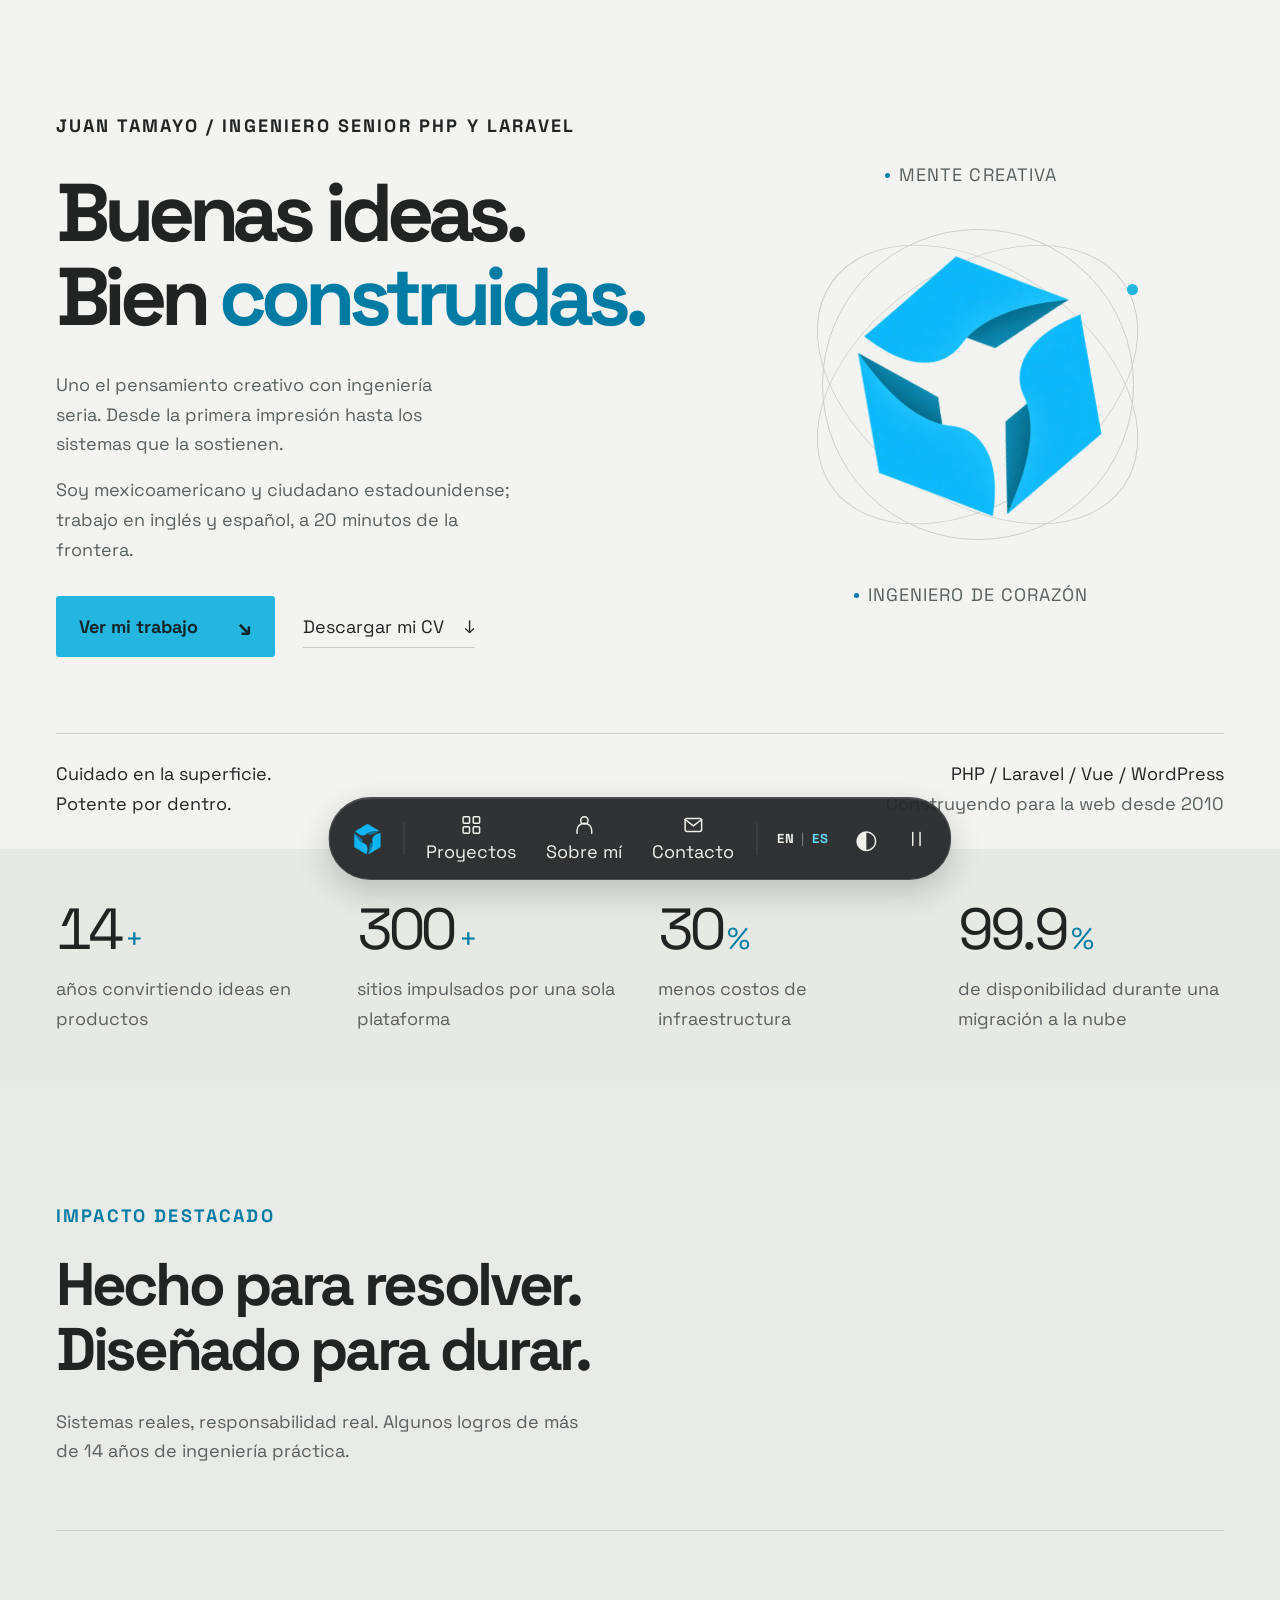
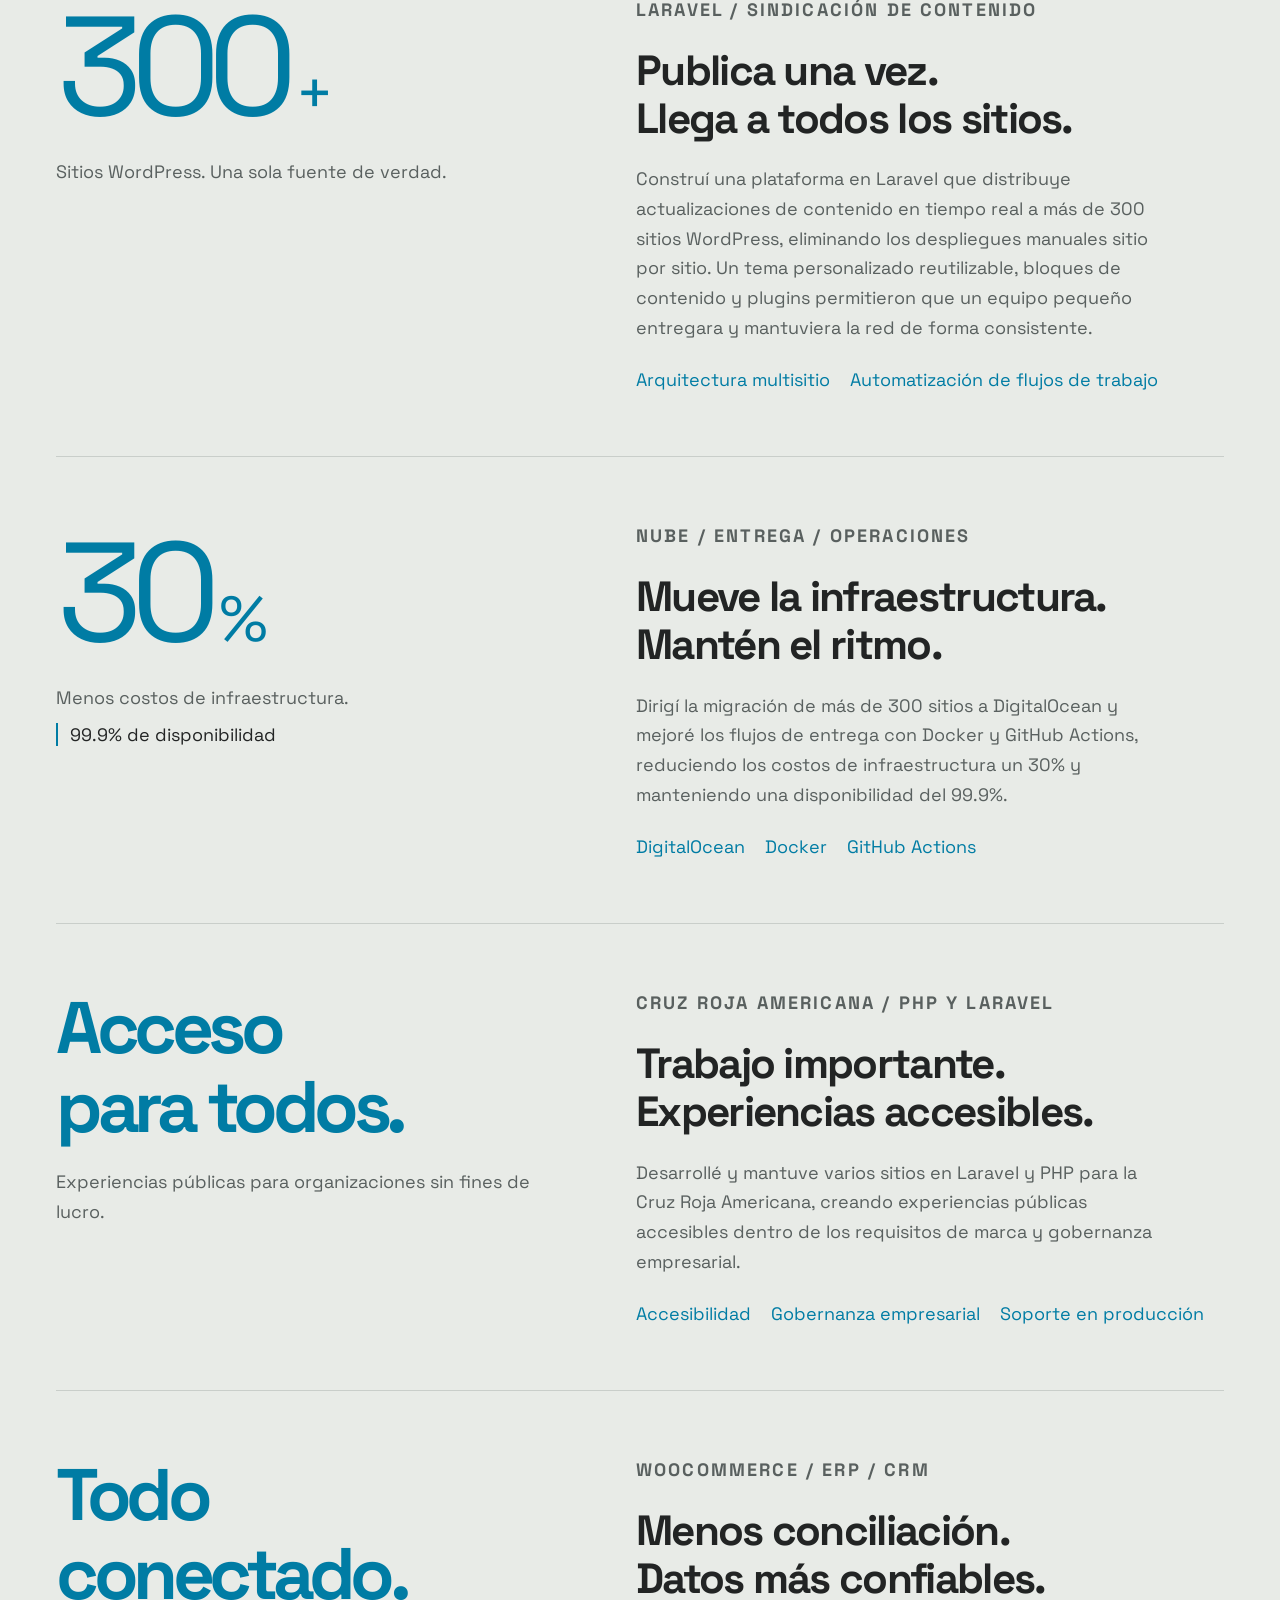
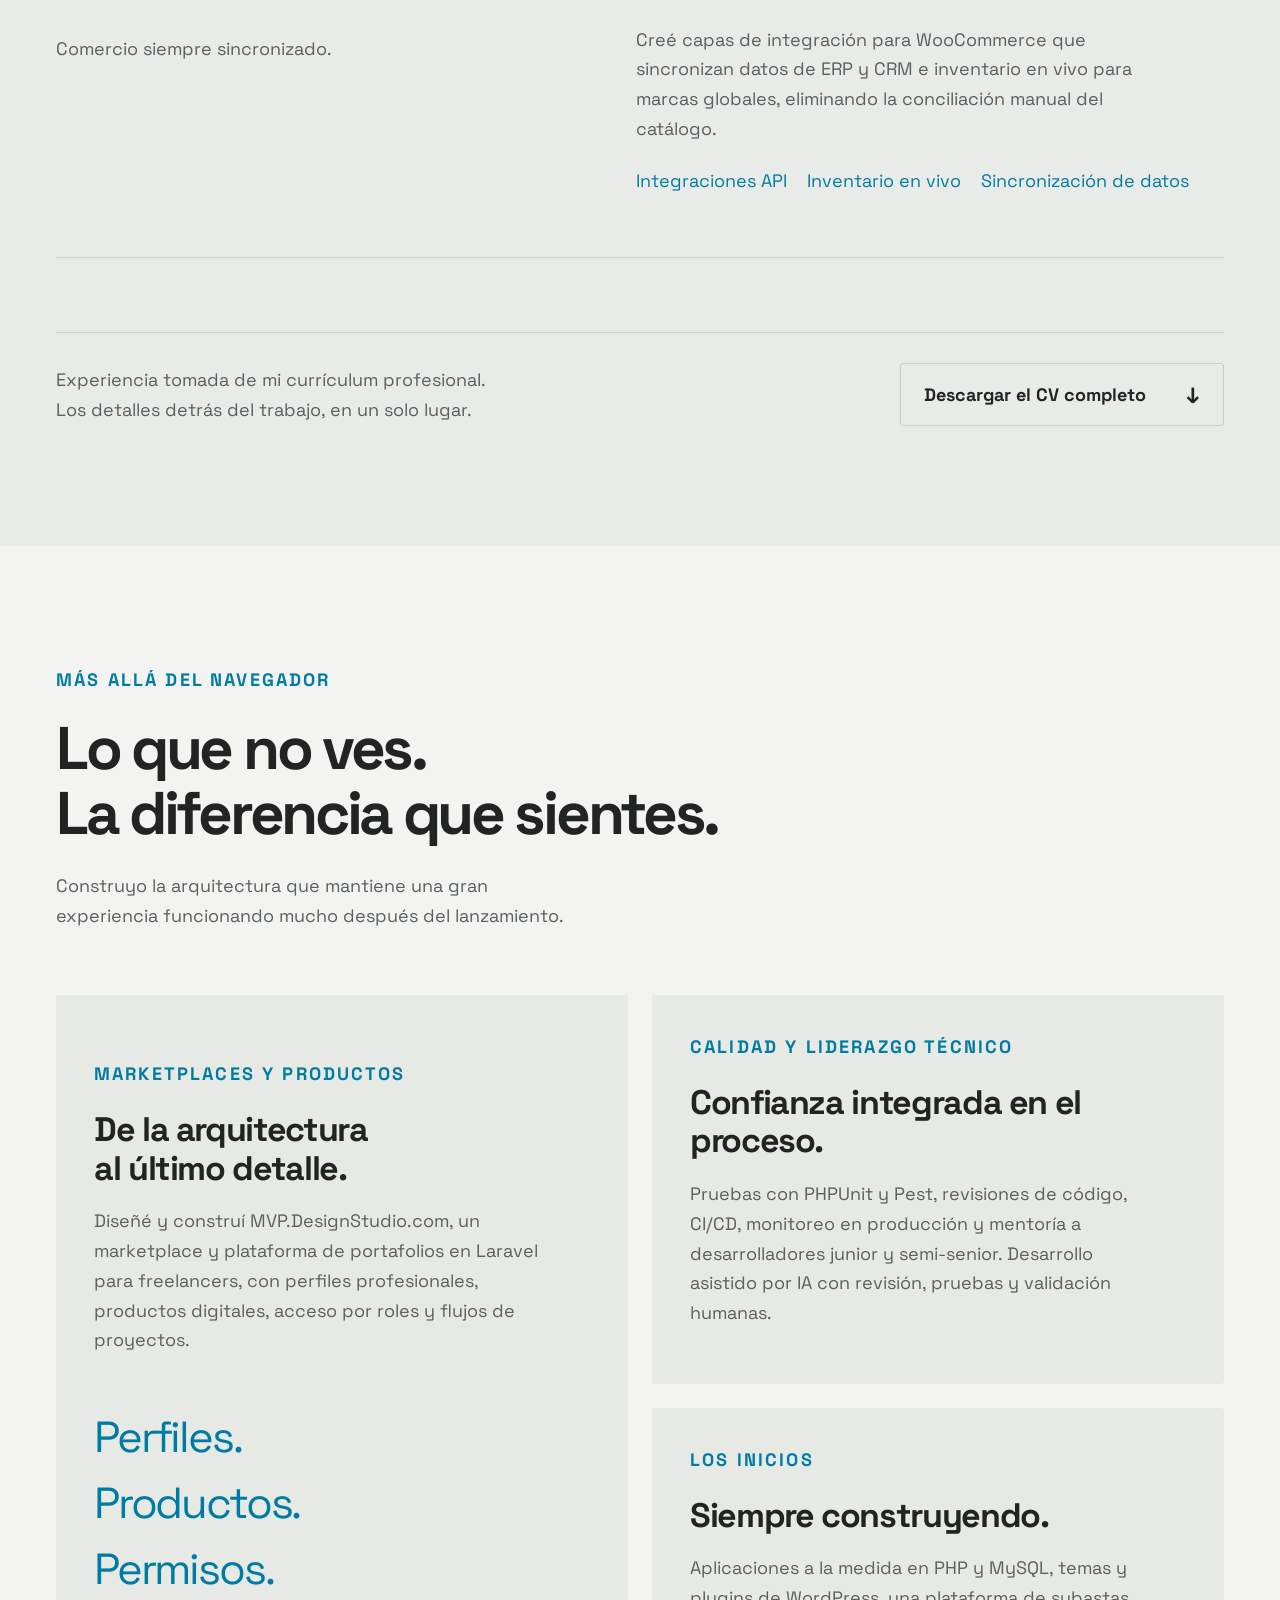
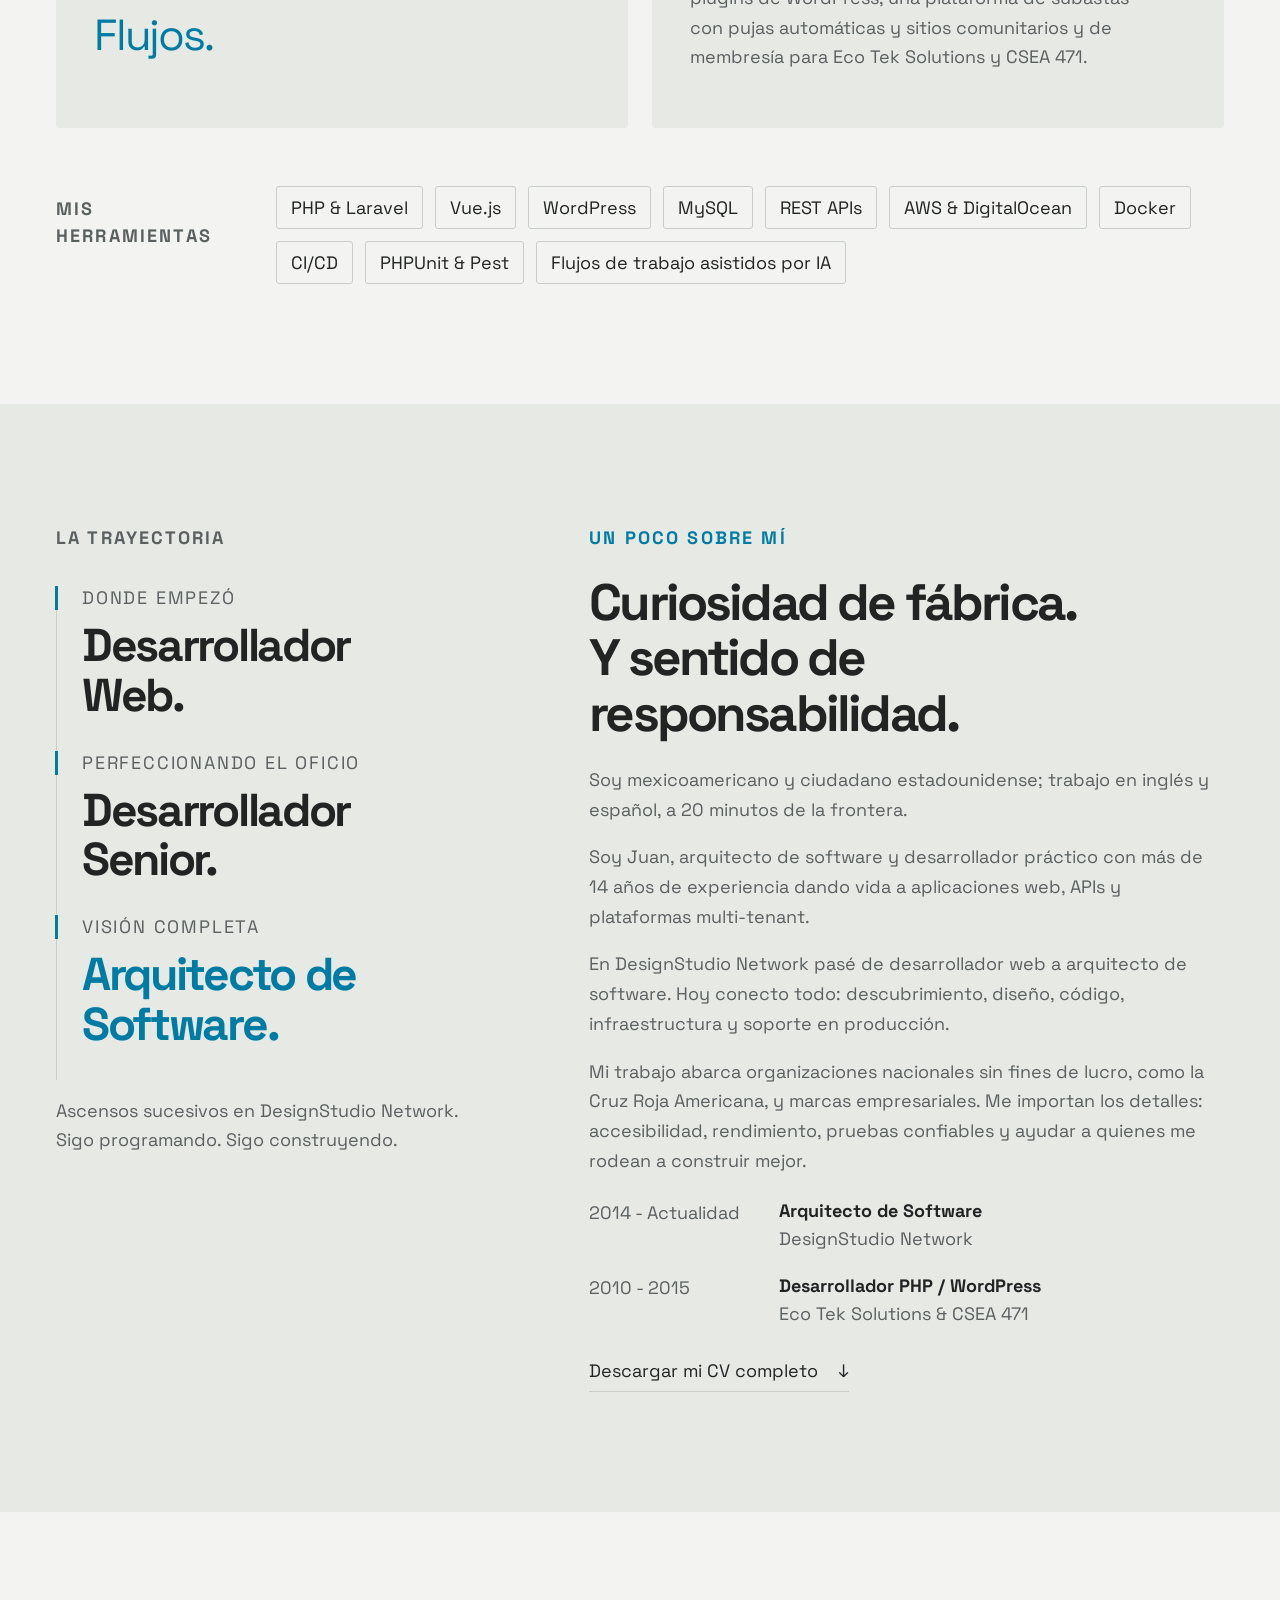
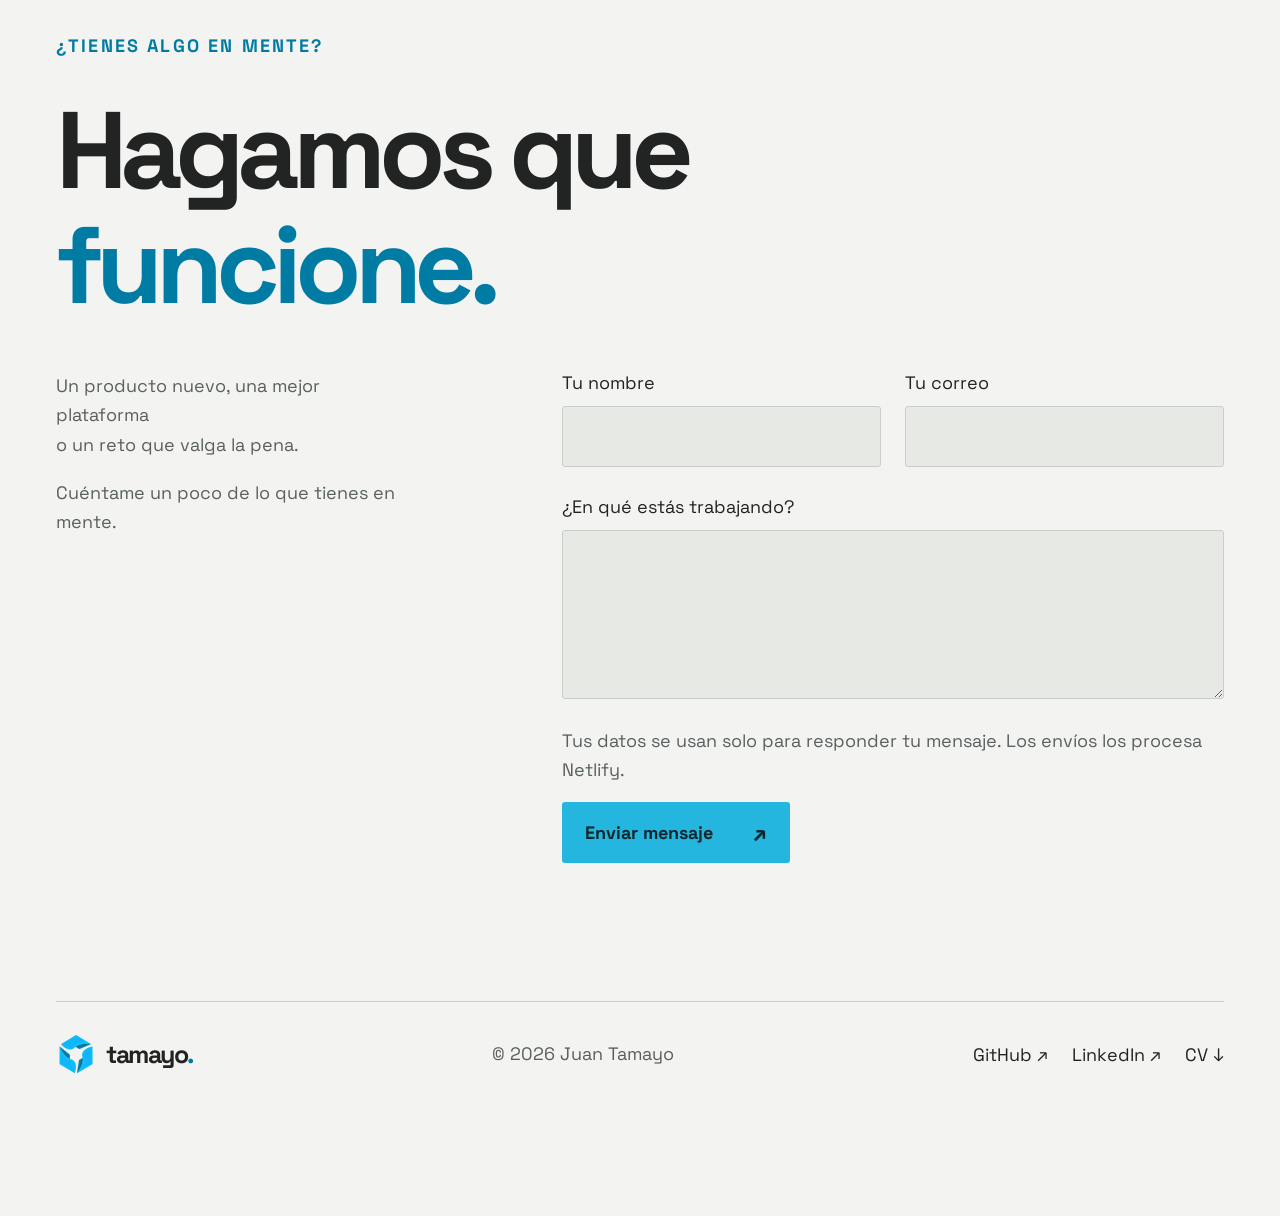
==== es/index.html @ 24b24c36 "Add Spanish site with EN/ES toggle, hreflang, and identity line Ship a static /es/index.html and /es" ====
<!doctype html>
<html lang="es">
<head>
  <meta charset="utf-8">
  <meta name="viewport" content="width=device-width, initial-scale=1">
  <meta name="theme-color" content="#222424">
  <script>
    try {
      var saved = localStorage.getItem('tamayo-lang');
      var onEs = /^\/es(\/|$)/.test(location.pathname);
      if (!saved && /^es\b/i.test(navigator.language || '')) {
        saved = 'es';
        localStorage.setItem('tamayo-lang', 'es');
      }
      if (location.protocol !== 'file:') {
        if (saved === 'es' && !onEs) location.replace('/es/' + location.search + location.hash);
        else if (saved === 'en' && onEs) location.replace('/' + location.search + location.hash);
      }
    } catch (e) {}
  </script>
  <title>Juan Tamayo | Ingeniero Senior PHP y Laravel, San Diego</title>
  <meta name="description" content="Juan Tamayo es ingeniero senior PHP y Laravel en San Diego, con más de 14 años creando aplicaciones web, APIs, plataformas WordPress e infraestructura en la nube.">
  <meta name="robots" content="index, follow, max-image-preview:large">
  <meta name="author" content="Juan Carlos Tamayo">
  <meta property="og:title" content="Juan Tamayo | Ingeniero Senior PHP y Laravel">
  <meta property="og:description" content="El desarrollo creativo se une a la ingeniería seria. Conoce el trabajo seleccionado, las plataformas y más de 14 años construyendo para la web.">
  <meta property="og:type" content="website">
  <meta property="og:url" content="https://tamayo.co/es/">
  <meta property="og:image" content="https://tamayo.co/assets/logo-transparent.png">
  <meta property="og:image:width" content="576">
  <meta property="og:image:height" content="576">
  <meta property="og:image:alt" content="Logo geométrico cian de Juan Tamayo">
  <meta property="og:locale" content="es_MX">
  <meta property="og:locale:alternate" content="en_US">
  <meta property="og:site_name" content="Juan Tamayo">
  <meta name="twitter:card" content="summary">
  <meta name="twitter:title" content="Juan Tamayo | Ingeniero Senior PHP y Laravel">
  <meta name="twitter:description" content="Arquitectura de software, plataformas Laravel, APIs y más de 14 años de ingeniería práctica en San Diego.">
  <meta name="twitter:image" content="https://tamayo.co/assets/logo-transparent.png">
  <meta name="twitter:image:alt" content="Logo geométrico cian de Juan Tamayo">
  <link rel="canonical" href="https://tamayo.co/es/">
  <link rel="alternate" hreflang="en" href="https://tamayo.co/">
  <link rel="alternate" hreflang="es" href="https://tamayo.co/es/">
  <link rel="alternate" hreflang="x-default" href="https://tamayo.co/">
  <link rel="icon" href="../assets/favicon.png" type="image/png" sizes="64x64">
  <link rel="preload" href="../assets/space-grotesk-bold.woff2" as="font" type="font/woff2" crossorigin>
  <link rel="preload" href="../assets/space-grotesk-regular.woff2" as="font" type="font/woff2" crossorigin>
  <link rel="stylesheet" href="../style.css">
  <script src="../script.js" defer></script>
  <script type="application/ld+json">
  {
    "@context": "https://schema.org",
    "@graph": [
      {
        "@type": "WebSite",
        "@id": "https://tamayo.co/es/#website",
        "url": "https://tamayo.co/es/",
        "name": "Juan Tamayo",
        "inLanguage": "es-MX",
        "publisher": { "@id": "https://tamayo.co/#juan" }
      },
      {
        "@type": "ProfilePage",
        "@id": "https://tamayo.co/es/#profile",
        "url": "https://tamayo.co/es/",
        "name": "Juan Tamayo | Ingeniero Senior PHP y Laravel, San Diego",
        "description": "Portafolio profesional de Juan Tamayo, ingeniero senior PHP y Laravel y arquitecto de software.",
        "inLanguage": "es-MX",
        "isPartOf": { "@id": "https://tamayo.co/es/#website" },
        "mainEntity": { "@id": "https://tamayo.co/#juan" }
      },
      {
        "@type": "Person",
        "@id": "https://tamayo.co/#juan",
        "name": "Juan Carlos Tamayo",
        "alternateName": "Juan Tamayo",
        "url": "https://tamayo.co/",
        "jobTitle": "Arquitecto de Software",
        "description": "Ingeniero senior PHP y Laravel con más de 14 años entregando aplicaciones web de producción, APIs, integraciones y plataformas multi-tenant.",
        "homeLocation": { "@type": "Place", "name": "San Diego, California" },
        "worksFor": { "@type": "Organization", "name": "DesignStudio Network, Inc." },
        "knowsAbout": ["PHP", "Laravel", "Arquitectura de software", "WordPress", "Vue.js", "MySQL", "REST APIs", "Infraestructura en la nube", "Pruebas automatizadas", "Accesibilidad web"],
        "sameAs": ["https://github.com/juan-tamayo", "https://www.linkedin.com/in/jctamayo"]
      }
    ]
  }
  </script>
</head>
<body>
  <a class="skip" href="#main">Saltar al contenido</a>
  <header class="brand-header" id="top">
  </header>
  <nav class="floating-dock" aria-label="Navegación principal">
    <a class="dock-home" href="#top" aria-label="Volver arriba" title="Volver arriba"><img src="../assets/logo-transparent-small.webp" width="32" height="32" alt=""></a>
    <span class="dock-divider" aria-hidden="true"></span>
    <a class="dock-link" href="#work"><svg viewBox="0 0 24 24" aria-hidden="true"><rect x="3" y="3" width="7" height="7" rx="1"/><rect x="14" y="3" width="7" height="7" rx="1"/><rect x="3" y="14" width="7" height="7" rx="1"/><rect x="14" y="14" width="7" height="7" rx="1"/></svg><span>Proyectos</span></a>
    <a class="dock-link" href="#about"><svg viewBox="0 0 24 24" aria-hidden="true"><circle cx="12" cy="7" r="4"/><path d="M4 21v-3a8 8 0 0 1 16 0v3"/></svg><span>Sobre mí</span></a>
    <a class="dock-link" href="#contact"><svg viewBox="0 0 24 24" aria-hidden="true"><rect x="3" y="5" width="18" height="14" rx="2"/><path d="m3 6 9 7 9-7"/></svg><span>Contacto</span></a>
    <span class="dock-divider" aria-hidden="true"></span>
    <span class="dock-lang" role="group" aria-label="Idioma">
      <a href="/" hreflang="en" lang="en" data-lang="en" title="English">EN</a>
      <span class="dock-lang-sep" aria-hidden="true">|</span>
      <span aria-current="true" lang="es">ES</span>
    </span>
    <button class="dock-tool" id="theme-toggle" aria-label="Cambiar tema de color" title="Cambiar tema de color">◐</button>
    <button class="dock-tool" id="motion-toggle" aria-pressed="false" aria-label="Pausar animaciones" title="Pausar animaciones"><svg viewBox="0 0 24 24" aria-hidden="true"><path d="M8 5v14M16 5v14"/></svg><span class="sr-only">Pausar animación</span></button>
  </nav>
  <main id="main">
    <section class="hero wrap" aria-labelledby="hero-title">
      <div class="hero-copy">
        <p class="eyebrow enter">JUAN TAMAYO / INGENIERO SENIOR PHP Y LARAVEL</p>
        <h1 id="hero-title"><span class="headline-line"><span>Buenas ideas.</span></span><span class="headline-line"><span>Bien <em>construidas.</em></span></span></h1>
        <p class="hero-description enter">Uno el pensamiento creativo con ingeniería seria. Desde la primera impresión hasta los sistemas que la sostienen.</p>
        <p class="hero-identity enter">Soy mexicoamericano y ciudadano estadounidense; trabajo en inglés y español, a 20 minutos de la frontera.</p>
        <div class="hero-actions enter"><a class="button primary" href="#work">Ver mi trabajo <span aria-hidden="true">↘</span></a><a class="text-link" href="../assets/Juan-Tamayo-Resume.pdf" download>Descargar mi CV <span aria-hidden="true">↓</span></a></div>
      </div>
      <div class="hero-art enter" aria-hidden="true">
        <span class="art-label label-top"><span>MENTE CREATIVA</span></span>
        <div class="orbit-stage">
          <div class="orbit orbit-one"></div><div class="orbit orbit-two"></div><div class="orbit orbit-three"></div>
          <div class="logo-float"><img src="../assets/logo-transparent.webp" alt="" width="576" height="576" fetchpriority="high" decoding="async"></div>
          <span class="orbital-point"></span>
        </div>
        <span class="art-label label-bottom"><span>INGENIERO DE CORAZÓN</span></span>
      </div>
      <div class="hero-foot"><p>Cuidado en la superficie.<br>Potente por dentro.</p><p>PHP / Laravel / Vue / WordPress<br><span class="muted">Construyendo para la web desde 2010</span></p></div>
    </section>
    <section class="impact" aria-label="Impacto profesional destacado"><div class="wrap impact-grid">
      <div class="reveal"><strong>14<span>+</span></strong><p>años convirtiendo ideas en productos</p></div>
      <div class="reveal"><strong>300<span>+</span></strong><p>sitios impulsados por una sola plataforma</p></div>
      <div class="reveal"><strong>30<span>%</span></strong><p>menos costos de infraestructura</p></div>
      <div class="reveal"><strong>99.9<span>%</span></strong><p>de disponibilidad durante una migración a la nube</p></div>
    </div></section>
    <section id="work" class="work section-pad">
      <div class="wrap">
        <div class="section-heading reveal"><p class="eyebrow">IMPACTO DESTACADO</p><h2>Hecho para resolver.<br>Diseñado para durar.</h2><p>Sistemas reales, responsabilidad real. Algunos logros de más de 14 años de ingeniería práctica.</p></div>
        <div class="resume-work">
          <article class="work-story reveal"><div class="story-result"><strong>300<span>+</span></strong><p>Sitios WordPress. Una sola fuente de verdad.</p></div><div class="story-copy"><p class="eyebrow">LARAVEL / SINDICACIÓN DE CONTENIDO</p><h3>Publica una vez.<br>Llega a todos los sitios.</h3><p>Construí una plataforma en Laravel que distribuye actualizaciones de contenido en tiempo real a más de 300 sitios WordPress, eliminando los despliegues manuales sitio por sitio. Un tema personalizado reutilizable, bloques de contenido y plugins permitieron que un equipo pequeño entregara y mantuviera la red de forma consistente.</p><ul class="story-tags"><li>Arquitectura multisitio</li><li>Automatización de flujos de trabajo</li></ul></div></article>
          <article class="work-story reveal"><div class="story-result"><strong>30<span>%</span></strong><p>Menos costos de infraestructura.</p><span class="supporting-result">99.9% de disponibilidad</span></div><div class="story-copy"><p class="eyebrow">NUBE / ENTREGA / OPERACIONES</p><h3>Mueve la infraestructura.<br>Mantén el ritmo.</h3><p>Dirigí la migración de más de 300 sitios a DigitalOcean y mejoré los flujos de entrega con Docker y GitHub Actions, reduciendo los costos de infraestructura un 30% y manteniendo una disponibilidad del 99.9%.</p><ul class="story-tags"><li>DigitalOcean</li><li>Docker</li><li>GitHub Actions</li></ul></div></article>
          <article class="work-story reveal"><div class="story-result word-result"><strong>Acceso<br>para todos.</strong><p>Experiencias públicas para organizaciones sin fines de lucro.</p></div><div class="story-copy"><p class="eyebrow">CRUZ ROJA AMERICANA / PHP Y LARAVEL</p><h3>Trabajo importante.<br>Experiencias accesibles.</h3><p>Desarrollé y mantuve varios sitios en Laravel y PHP para la Cruz Roja Americana, creando experiencias públicas accesibles dentro de los requisitos de marca y gobernanza empresarial.</p><ul class="story-tags"><li>Accesibilidad</li><li>Gobernanza empresarial</li><li>Soporte en producción</li></ul></div></article>
          <article class="work-story reveal"><div class="story-result word-result"><strong>Todo<br>conectado.</strong><p>Comercio siempre sincronizado.</p></div><div class="story-copy"><p class="eyebrow">WOOCOMMERCE / ERP / CRM</p><h3>Menos conciliación.<br>Datos más confiables.</h3><p>Creé capas de integración para WooCommerce que sincronizan datos de ERP y CRM e inventario en vivo para marcas globales, eliminando la conciliación manual del catálogo.</p><ul class="story-tags"><li>Integraciones API</li><li>Inventario en vivo</li><li>Sincronización de datos</li></ul></div></article>
        </div>
        <div class="work-more reveal"><p>Experiencia tomada de mi currículum profesional.<br>Los detalles detrás del trabajo, en un solo lugar.</p><a class="button outline" href="../assets/Juan-Tamayo-Resume.pdf" download>Descargar el CV completo <span aria-hidden="true">↓</span></a></div>
      </div>
    </section>
    <section class="engineering section-pad wrap" aria-labelledby="engineering-title">
      <div class="section-heading reveal"><p class="eyebrow">MÁS ALLÁ DEL NAVEGADOR</p><h2 id="engineering-title">Lo que no ves.<br>La diferencia que sientes.</h2><p>Construyo la arquitectura que mantiene una gran experiencia funcionando mucho después del lanzamiento.</p></div>
      <div class="engineering-grid">
        <article class="feature feature-platform reveal"><p class="eyebrow">MARKETPLACES Y PRODUCTOS</p><h3>De la arquitectura<br>al último detalle.</h3><p>Diseñé y construí MVP.DesignStudio.com, un marketplace y plataforma de portafolios en Laravel para freelancers, con perfiles profesionales, productos digitales, acceso por roles y flujos de proyectos.</p><div class="product-words" aria-label="Capacidades de la plataforma"><span>Perfiles.</span><span>Productos.</span><span>Permisos.</span><span>Flujos.</span></div></article>
        <div class="engineering-side">
          <article class="feature reveal"><p class="eyebrow">CALIDAD Y LIDERAZGO TÉCNICO</p><h3>Confianza integrada en el proceso.</h3><p>Pruebas con PHPUnit y Pest, revisiones de código, CI/CD, monitoreo en producción y mentoría a desarrolladores junior y semi-senior. Desarrollo asistido por IA con revisión, pruebas y validación humanas.</p></article>
          <article class="feature reveal"><p class="eyebrow">LOS INICIOS</p><h3>Siempre construyendo.</h3><p>Aplicaciones a la medida en PHP y MySQL, temas y plugins de WordPress, una plataforma de subastas con pujas automáticas y sitios comunitarios y de membresía para Eco Tek Solutions y CSEA 471.</p></article>
        </div>
      </div>
      <div class="capabilities reveal"><p class="eyebrow">MIS HERRAMIENTAS</p><ul aria-label="Habilidades técnicas"><li>PHP & Laravel</li><li>Vue.js</li><li>WordPress</li><li>MySQL</li><li>REST APIs</li><li>AWS & DigitalOcean</li><li>Docker</li><li>CI/CD</li><li>PHPUnit & Pest</li><li>Flujos de trabajo asistidos por IA</li></ul></div>
    </section>
    <section id="about" class="about section-pad"><div class="wrap about-grid">
      <div class="career-path reveal"><p class="eyebrow">LA TRAYECTORIA</p><div class="career-step"><span>DONDE EMPEZÓ</span><strong>Desarrollador<br>Web.</strong></div><div class="career-step"><span>PERFECCIONANDO EL OFICIO</span><strong>Desarrollador<br>Senior.</strong></div><div class="career-step"><span>VISIÓN COMPLETA</span><strong>Arquitecto de<br>Software.</strong></div><p>Ascensos sucesivos en DesignStudio Network.<br>Sigo programando. Sigo construyendo.</p></div>
      <div class="about-copy reveal"><p class="eyebrow">UN POCO SOBRE MÍ</p><h2>Curiosidad de fábrica.<br>Y sentido de responsabilidad.</h2><p>Soy mexicoamericano y ciudadano estadounidense; trabajo en inglés y español, a 20 minutos de la frontera.</p><p>Soy Juan, arquitecto de software y desarrollador práctico con más de 14 años de experiencia dando vida a aplicaciones web, APIs y plataformas multi-tenant.</p><p>En DesignStudio Network pasé de desarrollador web a arquitecto de software. Hoy conecto todo: descubrimiento, diseño, código, infraestructura y soporte en producción.</p><p>Mi trabajo abarca organizaciones nacionales sin fines de lucro, como la Cruz Roja Americana, y marcas empresariales. Me importan los detalles: accesibilidad, rendimiento, pruebas confiables y ayudar a quienes me rodean a construir mejor.</p><div class="career"><span>2014 - Actualidad</span><strong>Arquitecto de Software</strong><span>DesignStudio Network</span></div><div class="career"><span>2010 - 2015</span><strong>Desarrollador PHP / WordPress</strong><span>Eco Tek Solutions & CSEA 471</span></div><a class="text-link" href="../assets/Juan-Tamayo-Resume.pdf" download>Descargar mi CV completo <span aria-hidden="true">↓</span></a></div>
    </div></section>
    <section id="contact" class="contact section-pad wrap">
      <p class="eyebrow reveal">¿TIENES ALGO EN MENTE?</p><h2 class="reveal">Hagamos que<br><em>funcione.</em></h2>
      <div class="contact-layout">
        <div class="contact-intro"><p>Un producto nuevo, una mejor plataforma<br>o un reto que valga la pena.</p><p>Cuéntame un poco de lo que tienes en mente.</p></div>
        <form class="contact-form" name="contact" method="POST" action="/es/gracias.html" data-netlify="true" netlify-honeypot="bot-field">
          <input type="hidden" name="form-name" value="contact">
          <p class="form-trap" hidden><label>Deja este campo vacío <input name="bot-field" autocomplete="off" tabindex="-1"></label></p>
          <div class="form-row">
            <div class="form-field"><label for="contact-name">Tu nombre</label><input id="contact-name" name="name" autocomplete="name" required maxlength="120"></div>
            <div class="form-field"><label for="contact-email">Tu correo</label><input id="contact-email" name="email" type="email" autocomplete="email" required maxlength="254"></div>
          </div>
          <div class="form-field"><label for="contact-message">¿En qué estás trabajando?</label><textarea id="contact-message" name="message" rows="5" required minlength="10" maxlength="5000" aria-describedby="contact-privacy"></textarea></div>
          <p class="form-note" id="contact-privacy">Tus datos se usan solo para responder tu mensaje. Los envíos los procesa Netlify.</p>
          <button class="button primary" type="submit">Enviar mensaje <span aria-hidden="true">↗</span></button>
          <p id="contact-status" class="form-note" role="status"></p>
        </form>
      </div>
    </section>
  </main>
  <footer class="wrap"><a class="identity" href="#top" aria-label="Juan Tamayo, volver arriba"><img src="../assets/logo-transparent-small.webp" width="40" height="40" alt="" loading="lazy" decoding="async"><span>tamayo<span class="accent">.</span></span></a><p>© <span id="year">2026</span> Juan Tamayo</p><div><a href="https://github.com/juan-tamayo" target="_blank" rel="noopener noreferrer">GitHub ↗</a><a href="https://linkedin.com/in/jctamayo" target="_blank" rel="noopener noreferrer">LinkedIn ↗</a><a href="../assets/Juan-Tamayo-Resume.pdf" download>CV ↓</a></div></footer>
</body>
</html>
---- style.css ----
@font-face{font-family:Space;src:url('assets/space-grotesk-regular.woff2') format('woff2');font-weight:400;font-display:swap}
@font-face{font-family:Space;src:url('assets/space-grotesk-bold.woff2') format('woff2');font-weight:700;font-display:swap}
:root{color-scheme:light;--bg:#f3f4f1;--surface:#e7e9e5;--text:#222424;--muted:#59605f;--line:#c9ceca;--accent:#007ca4;--cyan:#24b6df;--work:#e8ebe7;--header:rgba(243,244,241,.95);--radius:3px}
@media(prefers-color-scheme:dark){:root:not([data-theme=light]){color-scheme:dark;--bg:#222424;--surface:#2b2e2d;--text:#f0f2ec;--muted:#b1b9b5;--line:#454b48;--accent:#24b6df;--work:#191c1b;--header:rgba(34,36,36,.95)}}
:root[data-theme=dark]{color-scheme:dark;--bg:#222424;--surface:#2b2e2d;--text:#f0f2ec;--muted:#b1b9b5;--line:#454b48;--accent:#24b6df;--work:#191c1b;--header:rgba(34,36,36,.95)}
*{box-sizing:border-box}html{scroll-behavior:smooth;scroll-padding-top:110px}body{font-size:18px;margin:0;background:var(--bg);color:var(--text);font-family:Space,Arial,sans-serif;-webkit-font-smoothing:antialiased}a{color:inherit;text-decoration:none}button{font:inherit;color:inherit}button,a{-webkit-tap-highlight-color:transparent}a:focus-visible,button:focus-visible{outline:3px solid var(--accent);outline-offset:7px}button{cursor:pointer}img{max-width:100%;display:block}p{line-height:1.65}h1,h2,h3,p{margin-top:0}h1,h2,h3{font-weight:700}h2{font-size:clamp(36px,4.7vw,66px);line-height:1.08;letter-spacing:-.055em;margin-bottom:24px}h3{font-size:30px;line-height:1.14;letter-spacing:-.04em}em{font-style:normal;color:var(--accent)}.wrap{width:min(1320px,calc(100% - 112px));margin-inline:auto}.section-pad{padding-block:120px}.eyebrow{font-family:Space,Arial,sans-serif;font-size:18px;font-weight:700;letter-spacing:.12em;line-height:1.5}.accent{color:var(--accent)}.muted{color:var(--muted)}.skip{position:fixed;top:-100px;left:20px;padding:15px;background:var(--bg);z-index:4}.skip:focus{top:12px}.site-header{height:102px;padding:0 56px;display:flex;align-items:center;justify-content:space-between;gap:30px;border-bottom:1px solid var(--line);background:var(--header);position:relative;z-index:2}.identity{display:flex;align-items:center;font-size:28px;font-weight:700;letter-spacing:-1.5px;gap:10px}.identity img{border-radius:3px}.site-header nav{display:flex;gap:36px;align-items:center;font-size:18px}.site-header nav a{position:relative}.site-header nav a:after{content:'';position:absolute;bottom:-8px;left:0;right:0;height:1px;background:var(--accent);transform:scaleX(0);transform-origin:left;transition:transform .3s}.site-header nav a:hover:after{transform:scaleX(1)}.nav-contact span{color:var(--accent);margin-left:14px}.preferences{display:flex;align-items:center;gap:16px}.preferences button{background:none;border:0;padding:8px 0}.preferences #theme-toggle{font-size:25px;padding:8px}#motion-toggle{font-size:18px;color:var(--muted);width:78px;text-align:left}.hero{position:relative;display:grid;grid-template-columns:1.35fr 1fr;align-items:center;min-height:740px;padding-top:80px;gap:12px}.hero-copy{position:relative;z-index:1}.hero .eyebrow{margin-bottom:32px}.hero h1{font-size:clamp(70px,7.9vw,114px);line-height:1.02;letter-spacing:-.075em;margin:0 0 32px}.headline-line{display:block;overflow:hidden;padding-bottom:.08em;margin-bottom:-.08em}.headline-line>span{display:block}.hero-description{max-width:410px;color:var(--muted);font-size:18px;margin-bottom:16px}.hero-identity{max-width:460px;color:var(--muted);font-size:18px;margin:0 0 32px;line-height:1.65}.hero-actions{display:flex;gap:28px;align-items:center}.button{display:inline-flex;gap:40px;justify-content:space-between;align-items:center;padding:19px 23px;font-size:18px;font-weight:700;border-radius:var(--radius);transition:transform .3s,background .3s}.primary{background:var(--cyan);color:#10262b}.button:hover{transform:translateY(-4px)}.button span{font-size:22px;line-height:1}.text-link{display:inline-flex;gap:20px;align-items:center;font-size:18px;border-bottom:1px solid var(--line);padding-block:9px}.text-link:hover{color:var(--accent)}.hero-art{height:480px;position:relative;display:grid;place-items:center;perspective:900px;isolation:isolate}.logo-float{width:310px;height:310px;background:#292929;border-radius:50%;overflow:hidden;transform:rotate(-10deg);box-shadow:0 25px 55px #10151528}.logo-float img{width:100%;height:100%;object-fit:cover}.orbit{position:absolute;width:92%;aspect-ratio:1;border:1px solid var(--line);border-radius:50%;z-index:-1}.orbit-two{width:106%;transform:rotate(-35deg) scaleY(.65)}.orbit-three{width:106%;transform:rotate(35deg) scaleY(.65)}.art-label{position:absolute;letter-spacing:.16em;font-size:18px;color:var(--muted)}.label-top{top:25px;right:24px}.label-bottom{bottom:10px;left:40px}.orbital-point{position:absolute;width:11px;height:11px;border-radius:50%;background:var(--cyan);right:8%;top:22%}.hero-foot{grid-column:1/-1;display:flex;justify-content:space-between;align-self:end;border-top:1px solid var(--line);padding:25px 0 30px;margin-top:64px;font-size:18px}.hero-foot p{margin:0}.hero-foot p:last-child{text-align:right}.impact{padding:46px 0 48px;background:var(--surface)}.impact-grid{display:grid;grid-template-columns:repeat(4,1fr);gap:35px}.impact strong{font-size:58px;letter-spacing:-.065em;font-weight:400;line-height:1.2}.impact strong span{font-size:30px;color:var(--accent)}.impact p{font-size:18px;color:var(--muted);margin:10px 0 0}.work{background:var(--work)}.section-heading{max-width:840px;margin-bottom:64px}.section-heading>.eyebrow{margin-bottom:24px;color:var(--accent)}.section-heading>p:last-child{max-width:530px;color:var(--muted);font-size:18px}.project-grid{display:grid;grid-template-columns:1fr 1fr;gap:65px 48px;align-items:start}.project-offset{margin-top:110px}.project-image{aspect-ratio:1;position:relative;overflow:hidden;background:var(--surface);border-radius:var(--radius)}.project-image img{width:100%;height:100%;object-fit:cover;transition:transform .75s cubic-bezier(.22,1,.36,1)}.project:hover .project-image img{transform:scale(1.045)}.project-arrow{position:absolute;right:22px;bottom:22px;display:grid;place-items:center;width:48px;height:48px;border-radius:50%;background:#222424;color:#f0f2ec;font-size:25px;transition:transform .35s}.project:hover .project-arrow{transform:rotate(45deg)}.project-caption{padding-top:25px;display:flex;justify-content:space-between;align-items:end;gap:12px}.project-caption .eyebrow{font-size:18px;color:var(--muted);margin-bottom:9px}.project h3{font-size:25px;margin:0}.project-kind{font-size:18px;color:var(--muted);padding-bottom:3px}.work-more{display:flex;justify-content:space-between;align-items:center;border-top:1px solid var(--line);margin-top:74px;padding-top:30px;gap:20px}.work-more p{font-size:18px;color:var(--muted);margin:0}.outline{border:1px solid var(--line)}.engineering-grid{display:grid;grid-template-columns:1fr 1fr;gap:24px}.feature{background:var(--surface);padding:38px;border-radius:var(--radius)}.feature>.eyebrow{font-size:18px;color:var(--accent);margin-bottom:24px}.feature h3{font-size:34px;margin-bottom:18px}.feature>p:last-of-type{font-size:18px;color:var(--muted);max-width:460px}.engineering-side{display:grid;gap:24px}.network-art{height:230px;position:relative;margin-bottom:40px;display:grid;grid-template-columns:1fr 1fr;gap:100px 80px;align-items:center;justify-items:center}.network-art span{padding:11px 13px;border:1px solid var(--line);font-size:18px;background:var(--surface);z-index:1}.network-art b{position:absolute;top:50%;left:50%;transform:translate(-50%,-50%);background:var(--cyan);color:#10262b;padding:21px;font-size:19px;z-index:1}.network-art:before,.network-art:after{content:'';position:absolute;width:68%;height:1px;background:var(--line);left:16%;top:50%;transform:rotate(29deg)}.network-art:after{transform:rotate(-29deg)}.network-art i{position:absolute;left:50%;top:50%;width:130px;height:130px;border:1px solid var(--accent);border-radius:50%;transform:translate(-50%,-50%);opacity:.4}.capabilities{padding-top:58px;display:grid;grid-template-columns:160px 1fr;gap:40px}.capabilities .eyebrow{margin-top:9px;color:var(--muted)}.capabilities ul{list-style:none;margin:0;padding:0;display:flex;flex-wrap:wrap;gap:12px}.capabilities li{border:1px solid var(--line);padding:9px 14px;font-size:18px;border-radius:var(--radius)}.about{background:var(--surface)}.about-grid{display:grid;grid-template-columns:.8fr 1.2fr;gap:110px;align-items:start}.portrait{padding-top:8px}.portrait img{width:100%;height:auto;aspect-ratio:1;object-fit:cover;filter:grayscale(1);border-radius:var(--radius);transition:filter .6s}.portrait:hover img{filter:grayscale(0)}.portrait p{display:flex;justify-content:space-between;gap:10px;font-size:18px;margin-top:20px}.portrait p span{color:var(--muted)}.about-copy>.eyebrow{color:var(--accent);margin-bottom:24px}.about h2{font-size:clamp(35px,4vw,54px)}.about-copy>p:not(.eyebrow){color:var(--muted);font-size:18px}.career{display:grid;grid-template-columns:100px 1fr;column-gap:20px;margin-top:24px;font-size:18px}.career>span:first-child{grid-row:span 2;color:var(--muted);padding-top:2px}.career strong{font-size:18px;margin-bottom:5px}.career>span:last-child{color:var(--muted)}.about .text-link{margin-top:25px}.contact>.eyebrow{color:var(--accent);margin-bottom:35px}.contact h2{font-size:clamp(60px,8.5vw,120px);letter-spacing:-.065em;line-height:1.05}.contact-bottom{display:flex;align-items:center;justify-content:space-between;margin-top:50px;gap:30px}.contact-email{font-size:clamp(23px,3vw,40px);letter-spacing:-.04em;border-bottom:1px solid var(--line);padding-bottom:16px;display:flex;gap:70px}.contact-email:hover{color:var(--accent)}.contact-bottom p{font-size:18px;color:var(--muted)}footer{border-top:1px solid var(--line);display:flex;align-items:center;justify-content:space-between;gap:24px;padding-block:32px}footer .identity{gap:0;font-size:25px}footer p{margin:0;font-size:18px;color:var(--muted)}footer>div{display:flex;gap:24px;font-size:18px}
/* Layering: header 2, skip link 4. Motion is an optional progressive enhancement. */
@media(prefers-reduced-motion:no-preference){html:not([data-motion=off]) .headline-line>span{animation:rise 1s cubic-bezier(.16,1,.3,1) both}html:not([data-motion=off]) .headline-line:nth-child(2)>span{animation-delay:.13s}html:not([data-motion=off]) .enter{animation:appear 1.2s .2s both}html:not([data-motion=off]) .logo-float{animation:float 9s ease-in-out infinite}html:not([data-motion=off]) .orbit-one{animation:orbit 24s linear infinite}html:not([data-motion=off]) .network-art i{animation:pulse 4s ease-in-out infinite}html:not([data-motion=off]) .reveal.ready{opacity:0;transform:translateY(28px);transition:opacity .8s,transform .8s cubic-bezier(.16,1,.3,1)}html:not([data-motion=off]) .reveal.ready.visible{opacity:1;transform:translateY(0)}}
@keyframes rise{from{transform:translateY(115%)}to{transform:translateY(0)}}@keyframes appear{from{opacity:0;transform:translateY(18px)}to{opacity:1;transform:translateY(0)}}@keyframes float{0%,100%{transform:translateY(0) rotate(-10deg)}50%{transform:translateY(-18px) rotate(4deg)}}@keyframes orbit{from{transform:rotate(0) scaleX(.94)}to{transform:rotate(360deg) scaleX(.94)}}@keyframes pulse{0%,100%{transform:translate(-50%,-50%) scale(.85);opacity:.3}50%{transform:translate(-50%,-50%) scale(1.15);opacity:.65}}
html[data-motion=off]{scroll-behavior:auto}html[data-motion=off] *,html[data-motion=off] *:before,html[data-motion=off] *:after{animation:none!important;transition:none!important}.reveal{opacity:1}
@media(min-width:1500px){.hero{min-height:820px}}
@media(max-width:1100px){.wrap{width:calc(100% - 72px)}.site-header{padding-inline:36px}.hero{min-height:670px;grid-template-columns:1.3fr 1fr;padding-top:60px}.hero h1{font-size:8.2vw}.hero-art{height:370px}.logo-float{width:240px;height:240px}.art-label{font-size:18px}.project-caption{display:block}.project-kind{display:block;margin-top:10px}.about-grid{gap:60px}.hero-actions{gap:16px}.button{gap:22px}.section-pad{padding-block:90px}.network-art{gap:100px 30px}.feature{padding:28px}.hero-description{font-size:18px}}
@media(max-width:767px){.wrap{width:calc(100% - 40px)}.site-header{height:82px;padding-inline:20px;gap:14px;flex-wrap:wrap}.identity{font-size:24px}.identity img{width:30px;height:30px}.site-header nav{gap:18px;font-size:18px}.preferences{gap:4px}.preferences #theme-toggle{padding:0;font-size:22px}#motion-toggle{display:block;font-size:18px;width:58px}.hero{display:flex;flex-direction:column;align-items:stretch;padding-top:54px;gap:0;min-height:0}.hero .eyebrow{font-size:18px;margin-bottom:24px}.hero h1{font-size:clamp(59px,12vw,92px);margin-bottom:24px}.hero-description{font-size:18px;max-width:420px}.hero-actions{gap:20px}.button{padding:17px 18px;font-size:18px}.text-link{font-size:18px}.hero-art{height:350px;width:min(360px,90%);align-self:center;margin:28px 0}.logo-float{width:235px;height:235px}.orbit{width:90%}.orbit-two,.orbit-three{width:98%}.label-top{top:7px;right:0}.label-bottom{bottom:0;left:0}.hero-foot{margin-top:0;font-size:18px;padding:20px 0}.impact{padding-block:32px}.impact-grid{grid-template-columns:1fr 1fr;gap:30px 25px}.impact strong{font-size:48px}.impact p{font-size:18px;max-width:160px}.section-pad{padding-block:70px}.section-heading{margin-bottom:36px}.section-heading>p:last-child{font-size:18px}.project-grid{grid-template-columns:1fr;gap:40px}.project-offset{margin-top:0}.project-caption{display:flex}.project h3{font-size:24px}.project-kind{font-size:18px;text-align:right;max-width:110px}.project-caption .eyebrow{font-size:18px}.work-more{margin-top:40px;align-items:start;flex-direction:column}.engineering-grid{grid-template-columns:1fr}.feature{padding:28px}.feature h3{font-size:31px}.network-art{height:190px;margin-bottom:30px}.capabilities{grid-template-columns:1fr;gap:12px;padding-top:35px}.capabilities ul{gap:8px}.capabilities li{font-size:18px}.about-grid{grid-template-columns:1fr;gap:45px}.portrait{max-width:440px}.about h2{font-size:42px}.contact h2{font-size:clamp(50px,10.5vw,80px)}.contact-bottom{flex-direction:column;align-items:start;margin-top:30px;gap:16px}.contact-email{font-size:28px;gap:32px}footer{flex-wrap:wrap;padding-block:25px}footer>div{width:100%;justify-content:space-between}.site-header .nav-contact{display:none}}
@media(prefers-reduced-motion:reduce){html{scroll-behavior:auto}*,*:before,*:after{animation:none!important;transition:none!important}}
@media(max-width:360px){.site-header .identity img{display:none}.site-header{gap:10px}.site-header nav{gap:12px}.hero h1{font-size:50px}.hero-actions{gap:12px}.hero-actions .button{padding:16px 12px;gap:12px;white-space:nowrap;font-size:18px}.hero-actions .text-link{gap:10px;white-space:nowrap;font-size:18px}.project-caption{display:block}.project-kind{text-align:left;max-width:none}.contact-email{font-size:25px;gap:20px}.portrait p{flex-direction:column}.about h2{font-size:36px}}
/* Resume-led work: typographic results paired with the engineering story. */
.resume-work{border-top:1px solid var(--line)}.work-story{display:grid;grid-template-columns:1fr 1.2fr;gap:90px;padding:65px 0;border-bottom:1px solid var(--line)}.story-result strong{display:block;font-size:clamp(85px,11vw,155px);letter-spacing:-.075em;line-height:1;color:var(--accent);font-weight:400}.story-result strong span{font-size:.45em}.story-result p{font-size:18px;color:var(--muted);margin:20px 0 10px}.supporting-result{font-size:18px;border-left:2px solid var(--accent);padding-left:12px}.word-result strong{font-size:clamp(48px,5.7vw,80px);font-weight:700;line-height:1.08}.story-copy .eyebrow{color:var(--muted);margin-bottom:23px}.story-copy h3{font-size:clamp(29px,3.3vw,44px);margin-bottom:22px}.story-copy>p:not(.eyebrow){color:var(--muted);font-size:18px;max-width:520px}.story-tags{display:flex;gap:10px 20px;flex-wrap:wrap;list-style:none;padding:0;margin:26px 0 0;color:var(--accent);font-size:18px}.product-words{display:flex;flex-direction:column;gap:10px;margin-top:36px;font-size:clamp(28px,3.4vw,44px);letter-spacing:-.05em;color:var(--accent)}.career-path>.eyebrow{color:var(--muted);margin-bottom:35px}.career-step{position:relative;padding:0 0 30px 25px;border-left:1px solid var(--line)}.career-step:before{content:'';position:absolute;left:-2px;top:0;width:3px;height:24px;background:var(--accent);transform-origin:top}.career-step>span{display:block;font-size:18px;color:var(--muted);letter-spacing:.1em;margin-bottom:12px}.career-step strong{display:block;font-size:clamp(30px,3.6vw,48px);letter-spacing:-.05em;line-height:1.08}.career-step:last-of-type strong{color:var(--accent)}.career-path>p:last-child{font-size:18px;color:var(--muted);margin-top:16px}.feature-platform{display:flex;flex-direction:column;justify-content:center}
@media(prefers-reduced-motion:no-preference){html:not([data-motion=off]) .work-story.visible .story-result strong{animation:metric-arrive 1.1s cubic-bezier(.16,1,.3,1) both}html:not([data-motion=off]) .work-story.visible .story-copy{animation:slide-copy .9s .12s both}html:not([data-motion=off]) .impact .visible strong{display:block;animation:metric-arrive 1s both}html:not([data-motion=off]) .capabilities.visible li{animation:appear .65s both;animation-delay:calc(var(--i,0) * 65ms)}html:not([data-motion=off]) .career-path.visible .career-step{animation:slide-copy .8s both;animation-delay:calc(var(--i,0) * 180ms)}html:not([data-motion=off]) .feature.visible .product-words span{animation:slide-copy .9s both;animation-delay:calc(var(--i,0) * 130ms)}html:not([data-motion=off]) .orbital-point{animation:satellite 7s ease-in-out infinite}html:not([data-motion=off]) .orbit-two{animation:orbit-breathe 12s ease-in-out infinite}html:not([data-motion=off]) .story-result{transition:transform .6s cubic-bezier(.16,1,.3,1)}html:not([data-motion=off]) .work-story:hover .story-result{transform:translateX(9px)}html:not([data-motion=off]) .capabilities li{transition:transform .3s}html:not([data-motion=off]) .capabilities li:hover{transform:translateY(-5px)}}
@keyframes metric-arrive{from{opacity:0;transform:translateY(40px) scale(.94)}to{opacity:1;transform:translateY(0) scale(1)}}@keyframes slide-copy{from{opacity:0;transform:translateX(24px)}to{opacity:1;transform:translateX(0)}}@keyframes satellite{0%,100%{transform:translate(0,0)}50%{transform:translate(-22px,38px)}}@keyframes orbit-breathe{0%,100%{transform:rotate(-35deg) scaleY(.65)}50%{transform:rotate(-20deg) scaleY(.8)}}
@supports(animation-timeline:view()){ @media(prefers-reduced-motion:no-preference){html:not([data-motion=off]) .contact h2{animation:contact-reveal linear both;animation-timeline:view();animation-range:entry 0% entry 90%}}}
@keyframes contact-reveal{from{transform:translateY(45px)}to{transform:translateY(0)}}
@media(max-width:767px){.work-story{grid-template-columns:1fr;gap:32px;padding:42px 0}.story-result strong{font-size:100px}.word-result strong{font-size:54px}.story-copy h3{font-size:31px}.story-result p{margin-top:15px}.story-tags{margin-top:20px}.career-path{display:grid;grid-template-columns:1fr;gap:0}.career-step strong{font-size:38px}.about-grid{gap:40px}.product-words{font-size:37px}}
/* Keep decorative orbital movement inside its own canvas at every viewport. */
.hero-art{overflow:clip}
.logo-float{background:transparent;border-radius:0;overflow:visible;box-shadow:none}.logo-float img{object-fit:contain}.identity img{border-radius:0}

/* Readable body typography: 18px minimum at every breakpoint. */
#motion-toggle{width:124px;line-height:1.4}
.career{grid-template-columns:145px 1fr}
.capabilities{grid-template-columns:180px 1fr}
.hero-actions{flex-wrap:wrap}
@media(max-width:1100px){.site-header{height:auto;min-height:102px;padding-block:20px;flex-wrap:wrap}.site-header nav{gap:24px}.preferences{margin-left:auto}}
@media(max-width:767px){.site-header{gap:18px;padding-block:18px}.site-header nav{order:3;width:100%;justify-content:space-between}.preferences{gap:12px}#motion-toggle{width:116px}.hero-foot{gap:20px;flex-wrap:wrap}.hero-foot p:last-child{text-align:left}.impact p{max-width:none}.capabilities{grid-template-columns:1fr}.contact-email{overflow-wrap:anywhere}footer>div{flex-wrap:wrap;gap:20px}.art-label{letter-spacing:.06em}.label-top{right:10px}.label-bottom{left:10px}}
@media(max-width:360px){.hero-actions .button,.hero-actions .text-link{white-space:normal}.hero-actions .button{gap:20px}.career{grid-template-columns:1fr;row-gap:5px}.career>span:first-child{grid-row:auto}.preferences{gap:6px}}
/* Signature floating dock. The masthead leaves the logo on its own. */
.brand-header{display:grid;place-items:center;padding:32px 20px 0}.brand-header a{display:block;transition:transform .25s}.brand-header a:hover{transform:translateY(-3px)}
.floating-dock{position:fixed;bottom:max(20px,env(safe-area-inset-bottom));left:50%;transform:translateX(-50%);z-index:3;display:flex;align-items:center;gap:6px;padding:9px 12px;max-width:calc(100% - 24px);border:1px solid #ffffff26;border-radius:48px;background:#252829f2;color:#f0f2ec;box-shadow:0 12px 32px #10151533,inset 0 1px 0 #ffffff20}
.floating-dock a,.floating-dock button{flex-shrink:0;display:flex;align-items:center;justify-content:center;border:0;background:transparent;color:inherit;border-radius:32px;transition:background .25s,transform .25s,color .25s}
.floating-dock a:hover,.floating-dock button:hover,.floating-dock a[aria-current]{background:#ffffff12;color:#65d8f5;transform:translateY(-3px)}.floating-dock a:focus-visible,.floating-dock button:focus-visible{outline-offset:2px}
.dock-home{width:52px;height:58px}.dock-divider{height:32px;width:1px;background:#ffffff20;flex-shrink:0;margin:0 4px}.dock-link{flex-direction:column;gap:5px;padding:7px 16px;font-size:18px;line-height:1.2;white-space:nowrap}.floating-dock svg{width:22px;height:22px;fill:none;stroke:currentColor;stroke-width:1.6;stroke-linecap:round;stroke-linejoin:round}.dock-tool{width:44px;height:58px;font-size:26px}.floating-dock #motion-toggle{width:44px;font-size:18px;text-align:center;line-height:1}.dock-lang{display:flex;align-items:center;gap:6px;height:58px;padding:0 10px;font-size:13px;font-weight:700;letter-spacing:.08em;line-height:1;flex-shrink:0}.dock-lang a,.dock-lang [aria-current]{width:auto;height:auto;padding:4px 0;border-radius:0}.floating-dock .dock-lang a:hover,.floating-dock .dock-lang a:focus-visible{background:transparent;transform:none;color:#65d8f5}.dock-lang [aria-current]{color:#65d8f5}.dock-lang-sep{opacity:.4;font-weight:400}html[lang=es] .dock-link{padding:7px 12px}html[lang=es] .hero h1{font-size:clamp(52px,6.4vw,90px)}html[lang=es] .career{grid-template-columns:170px 1fr}@media(min-width:768px){html[lang=es] .headline-line>span{white-space:nowrap}}
.sr-only{position:absolute;width:1px;height:1px;padding:0;margin:-1px;overflow:hidden;clip-path:inset(50%);white-space:nowrap;border:0}body{padding-bottom:110px}
.floating-dock #motion-toggle{color:inherit}
@media(max-width:600px){.brand-header{padding-top:24px}.brand-header img{width:52px;height:52px}.floating-dock{gap:0;padding:7px 6px;bottom:max(12px,env(safe-area-inset-bottom));width:max-content}.dock-link{padding:7px 8px}.dock-home{width:40px}.dock-divider{margin-inline:3px}.dock-tool,.floating-dock #motion-toggle{width:34px}.dock-lang{height:auto;padding:0 6px;font-size:12px;letter-spacing:.04em;gap:4px}.hero{padding-top:48px}}
@media(max-width:520px){.floating-dock .dock-home,.floating-dock .dock-divider{display:none}.dock-link{padding-inline:8px}.floating-dock{gap:2px}.dock-lang{padding:0 4px;font-size:11px}html[lang=es] .dock-link{padding:6px 4px;font-size:15px}.floating-dock #motion-toggle,.dock-tool{width:32px}}
/* Labels have their own rows; only the decorative orbit canvas clips. */
.hero-art{overflow:visible;grid-template-rows:44px minmax(0,1fr) 44px;gap:8px;padding-block:8px}
.orbit-stage{position:relative;display:grid;place-items:center;width:min(100%,380px);height:100%;max-height:380px;overflow:clip;isolation:isolate}
.orbit-stage .logo-float{width:72%;height:auto;aspect-ratio:1}
.orbit-stage .orbit{width:82%}.orbit-stage .orbit-two,.orbit-stage .orbit-three{width:94%}
.art-label{position:relative;inset:auto;width:100%;padding:4px 16px;text-align:center;line-height:1.5;letter-spacing:.06em;font-size:18px;z-index:1}
.art-label>span{display:inline-block;position:relative;padding-inline:14px;max-width:100%;text-wrap:balance}
.art-label>span:before{content:'';position:absolute;left:0;top:.65em;width:5px;height:5px;border-radius:50%;background:var(--accent)}
footer .identity{gap:10px}footer .identity img{display:block;width:40px;height:40px;flex-shrink:0}
@media(prefers-reduced-motion:no-preference){html:not([data-motion=off]) .label-top>span{animation:label-drift 7s ease-in-out infinite}html:not([data-motion=off]) .label-bottom>span{animation:label-drift 7s -3.5s ease-in-out infinite}html:not([data-motion=off]) .art-label>span:before{animation:label-beacon 3.5s ease-in-out infinite}}
@keyframes label-drift{0%,100%{transform:translateY(2px)}50%{transform:translateY(-2px)}}
@keyframes label-beacon{0%,100%{transform:scale(.85);box-shadow:0 0 0 0 transparent}50%{transform:scale(1.1);box-shadow:0 0 0 4px color-mix(in srgb,var(--accent) 15%,transparent)}}
@media(max-width:767px){.hero-art{width:min(380px,100%);height:370px;grid-template-rows:44px minmax(0,1fr) 44px}.orbit-stage{width:min(100%,266px)}.art-label{padding-inline:8px}}
.contact-layout{display:grid;grid-template-columns:1fr 1.5fr;gap:64px;margin-top:48px;align-items:start}.contact-intro p{color:var(--muted);max-width:340px}.contact-form{min-width:0}.form-row{display:grid;grid-template-columns:1fr 1fr;gap:24px}.form-field{display:flex;flex-direction:column;gap:12px;margin-bottom:28px}.form-field label{font-size:18px}.form-field input,.form-field textarea{width:100%;min-width:0;border:1px solid var(--line);border-radius:var(--radius);background:var(--surface);color:var(--text);padding:16px;font:inherit;font-size:18px;line-height:1.5}.form-field textarea{resize:vertical;min-height:160px}.form-field input:focus-visible,.form-field textarea:focus-visible{outline:2px solid var(--accent);outline-offset:3px}.form-note{font-size:18px;color:var(--muted);line-height:1.6}.contact-form button{border:0}.form-trap{display:none}.thanks-page{padding-bottom:0}.thanks-content{min-height:100svh;display:flex;flex-direction:column;align-items:flex-start;justify-content:center;padding-block:64px}.thanks-content>.eyebrow{margin-top:40px}.thanks-content h1{font-size:clamp(48px,8vw,100px);letter-spacing:-.06em;margin-bottom:24px}.thanks-content>p:not(.eyebrow){max-width:520px;color:var(--muted)}.thanks-content>.button{margin-top:24px}
.impact strong .stat-value,.story-result strong .stat-value{font-size:inherit;color:inherit;font-variant-numeric:tabular-nums}
.impact strong span:not(.stat-value),.story-result strong span:not(.stat-value){display:inline-block;margin-left:.16em;letter-spacing:0}
@media(max-width:380px){.impact strong{font-size:42px}.impact strong span:not(.stat-value){font-size:24px}}
@media(max-width:767px){.contact-layout{grid-template-columns:1fr;gap:24px;margin-top:32px}.form-row{grid-template-columns:1fr;gap:0}.form-field{margin-bottom:24px}}
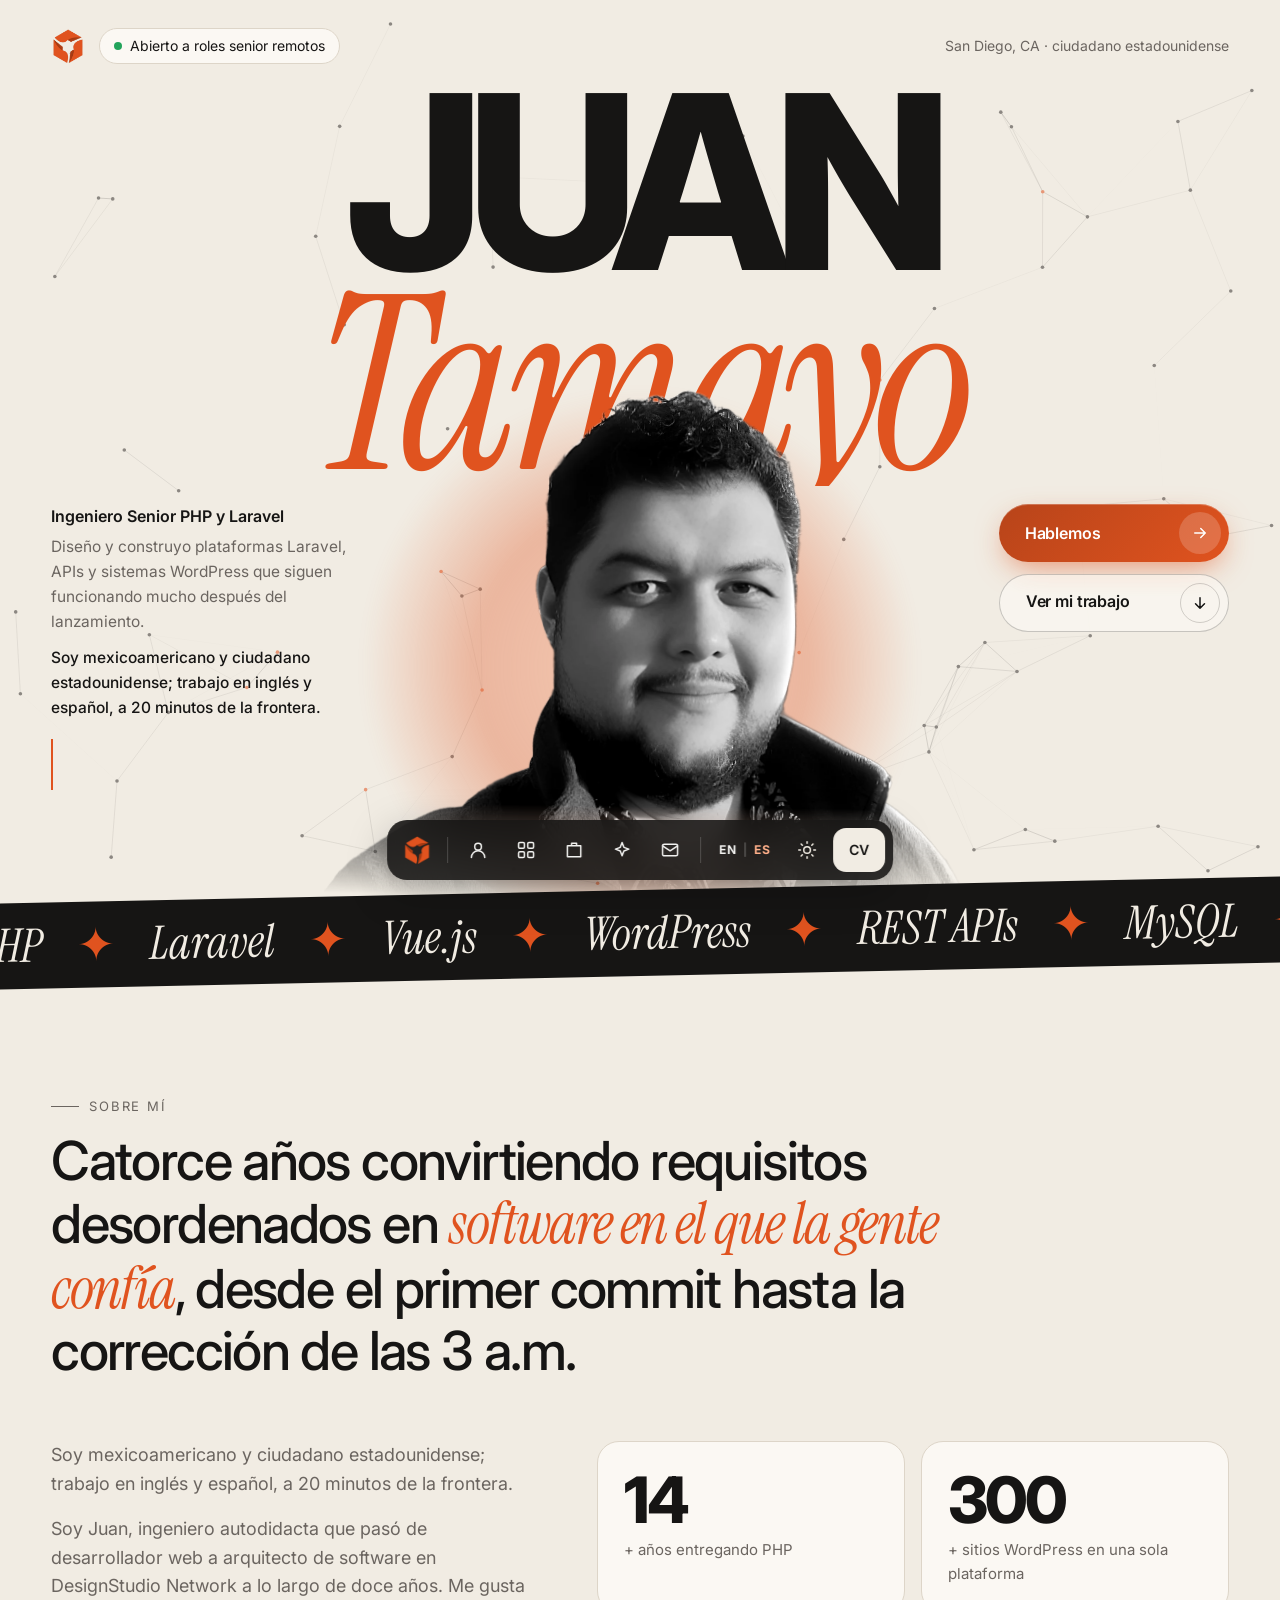
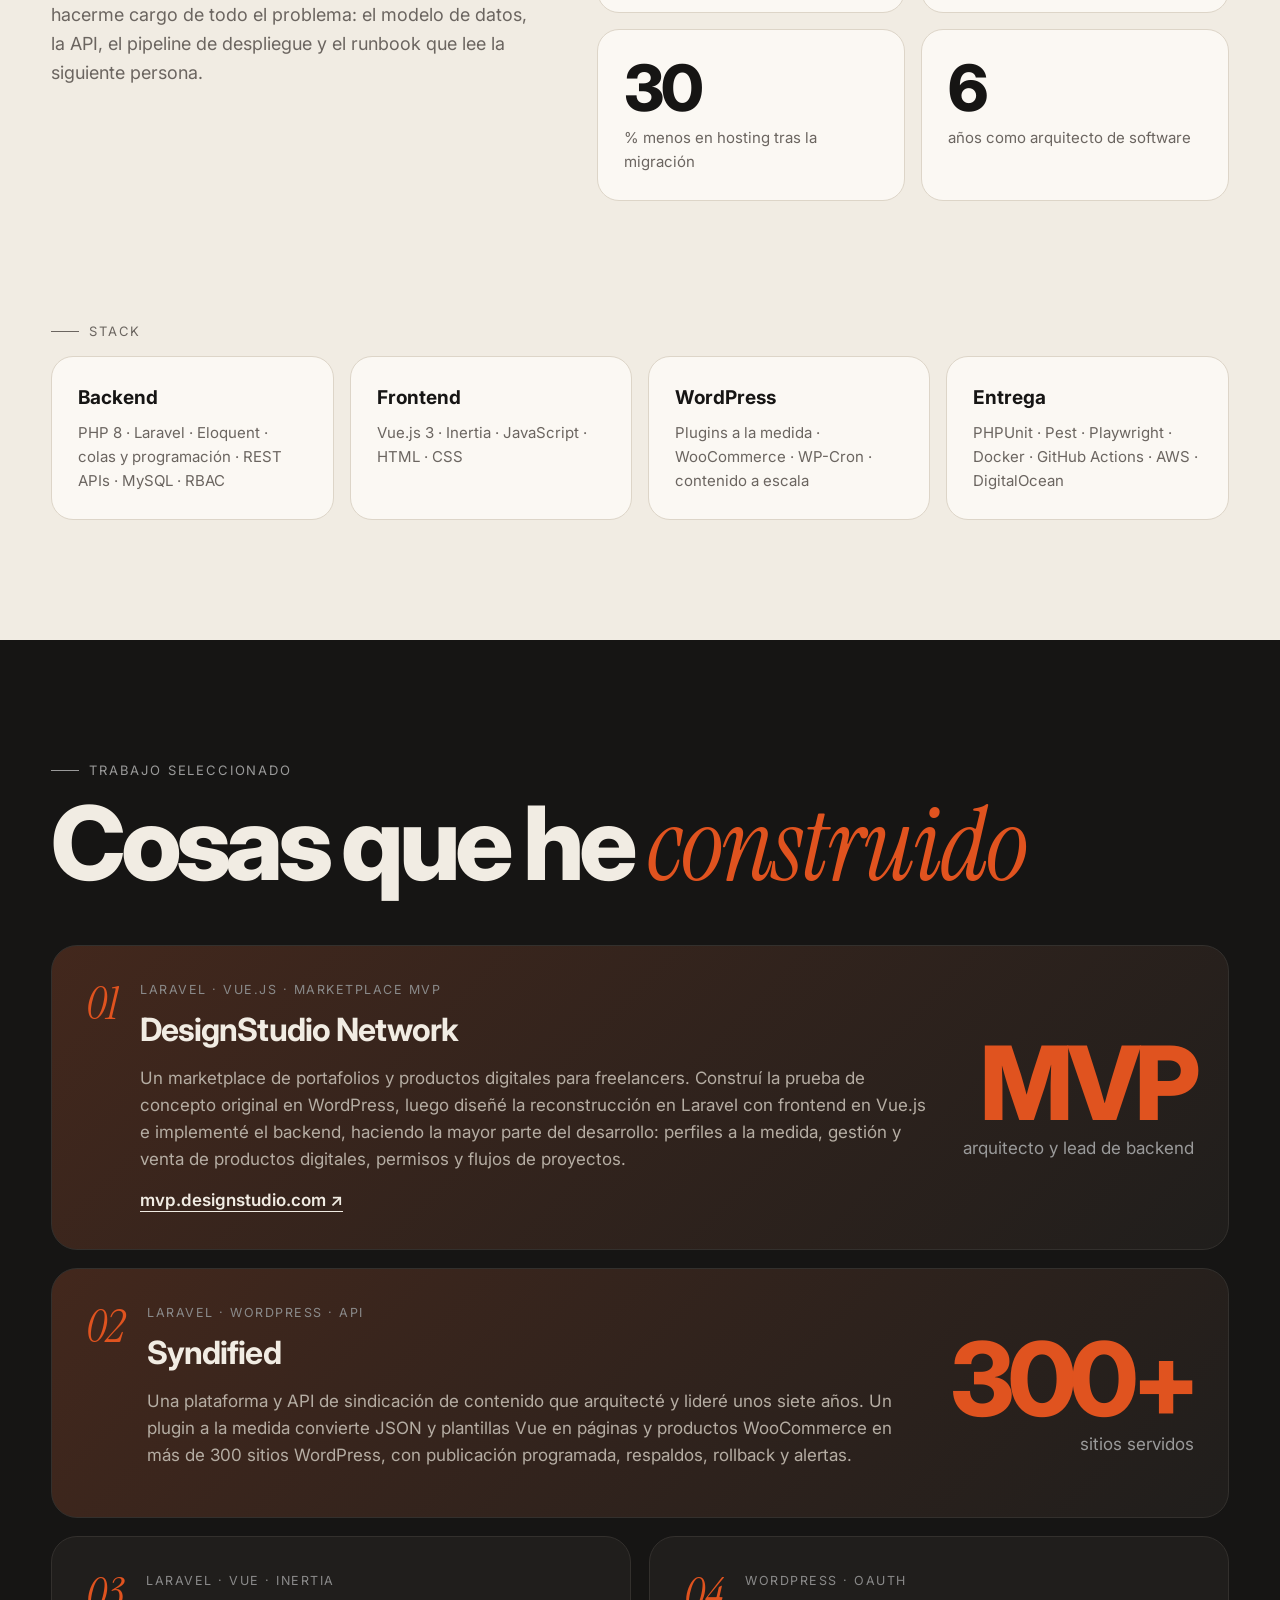
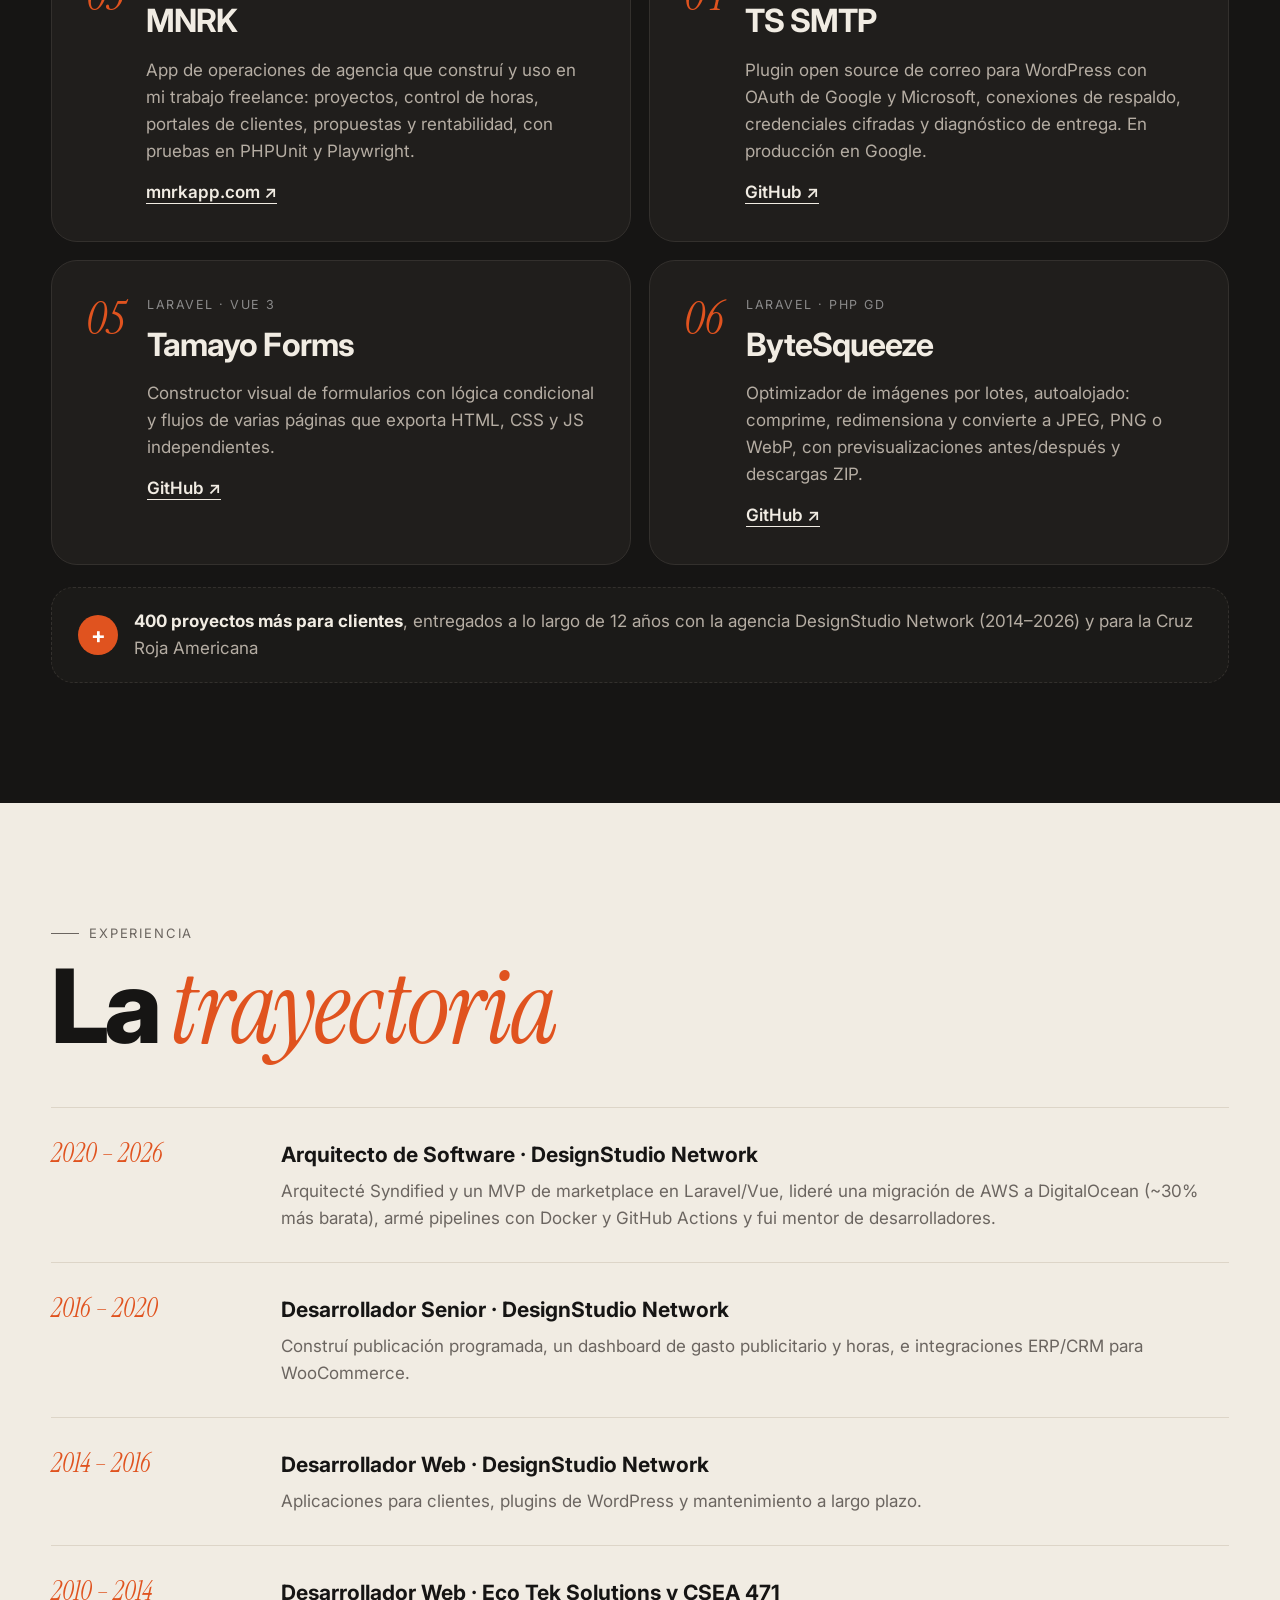
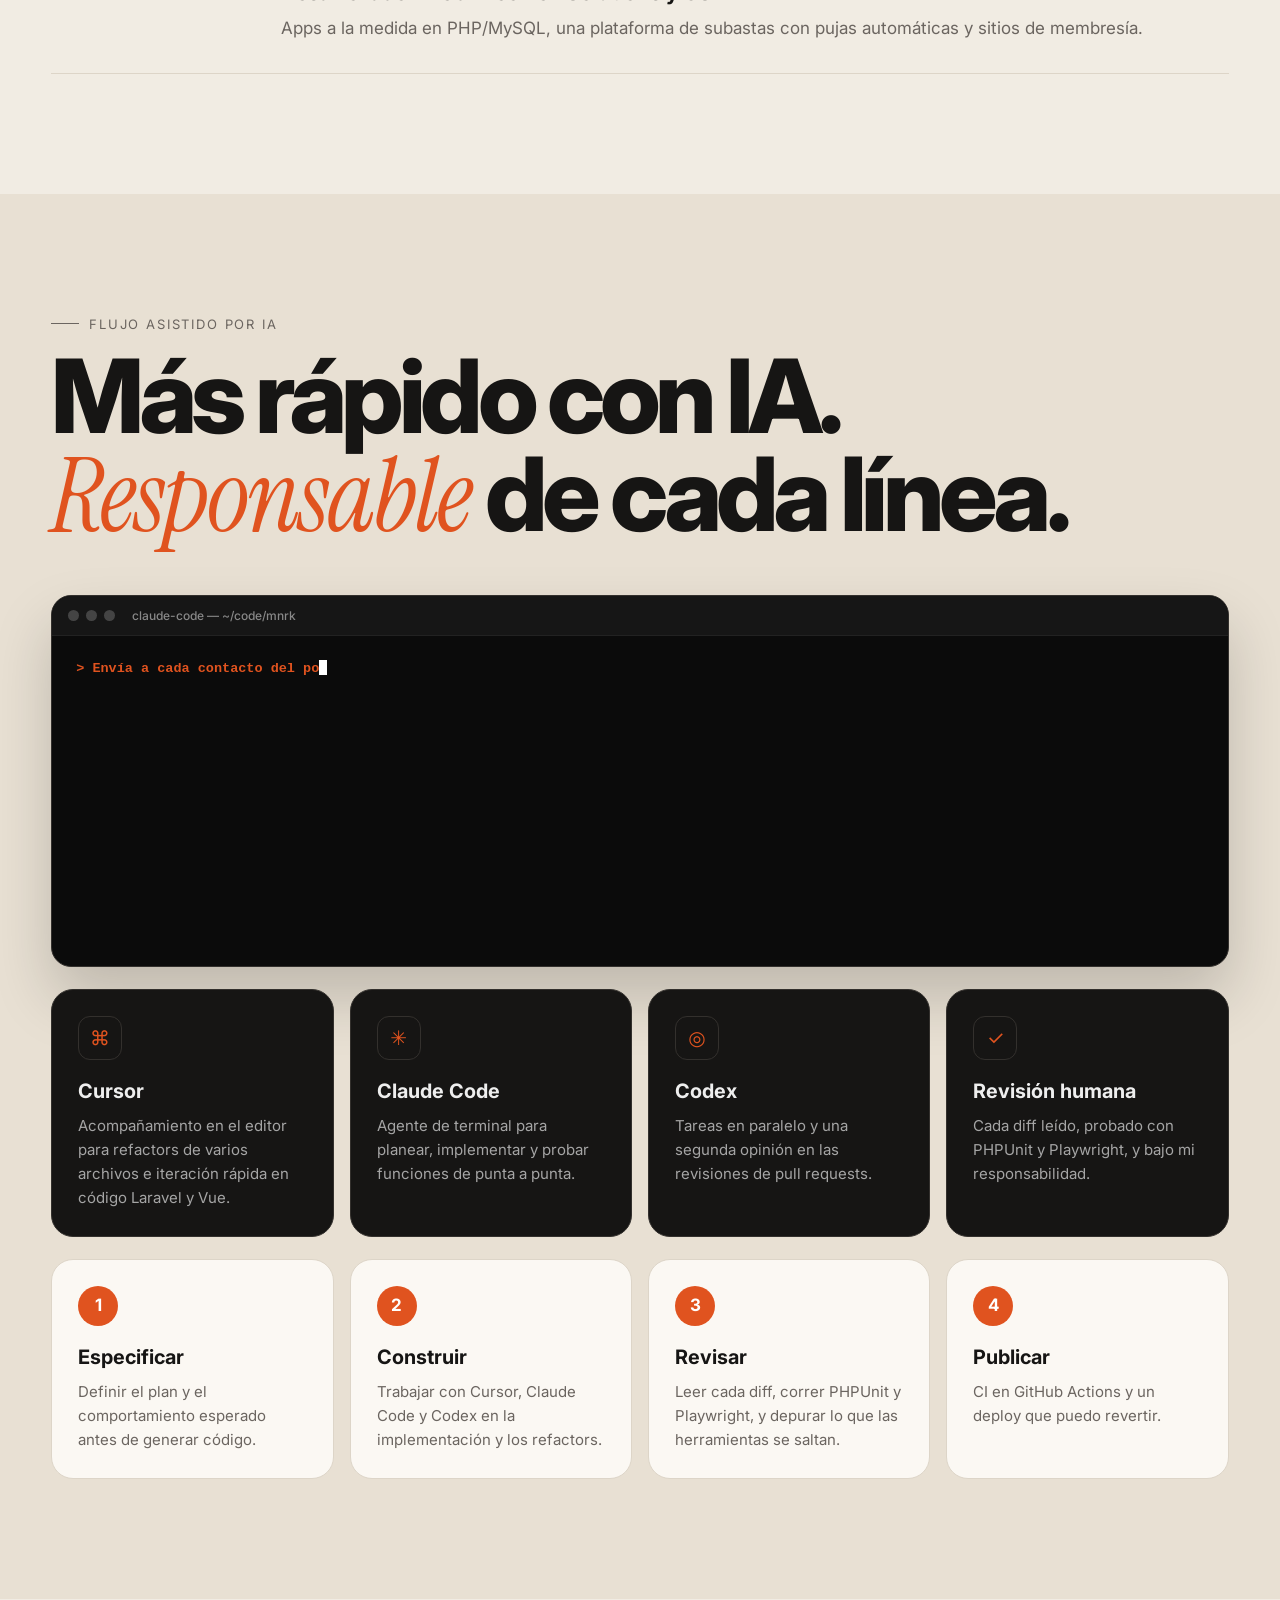
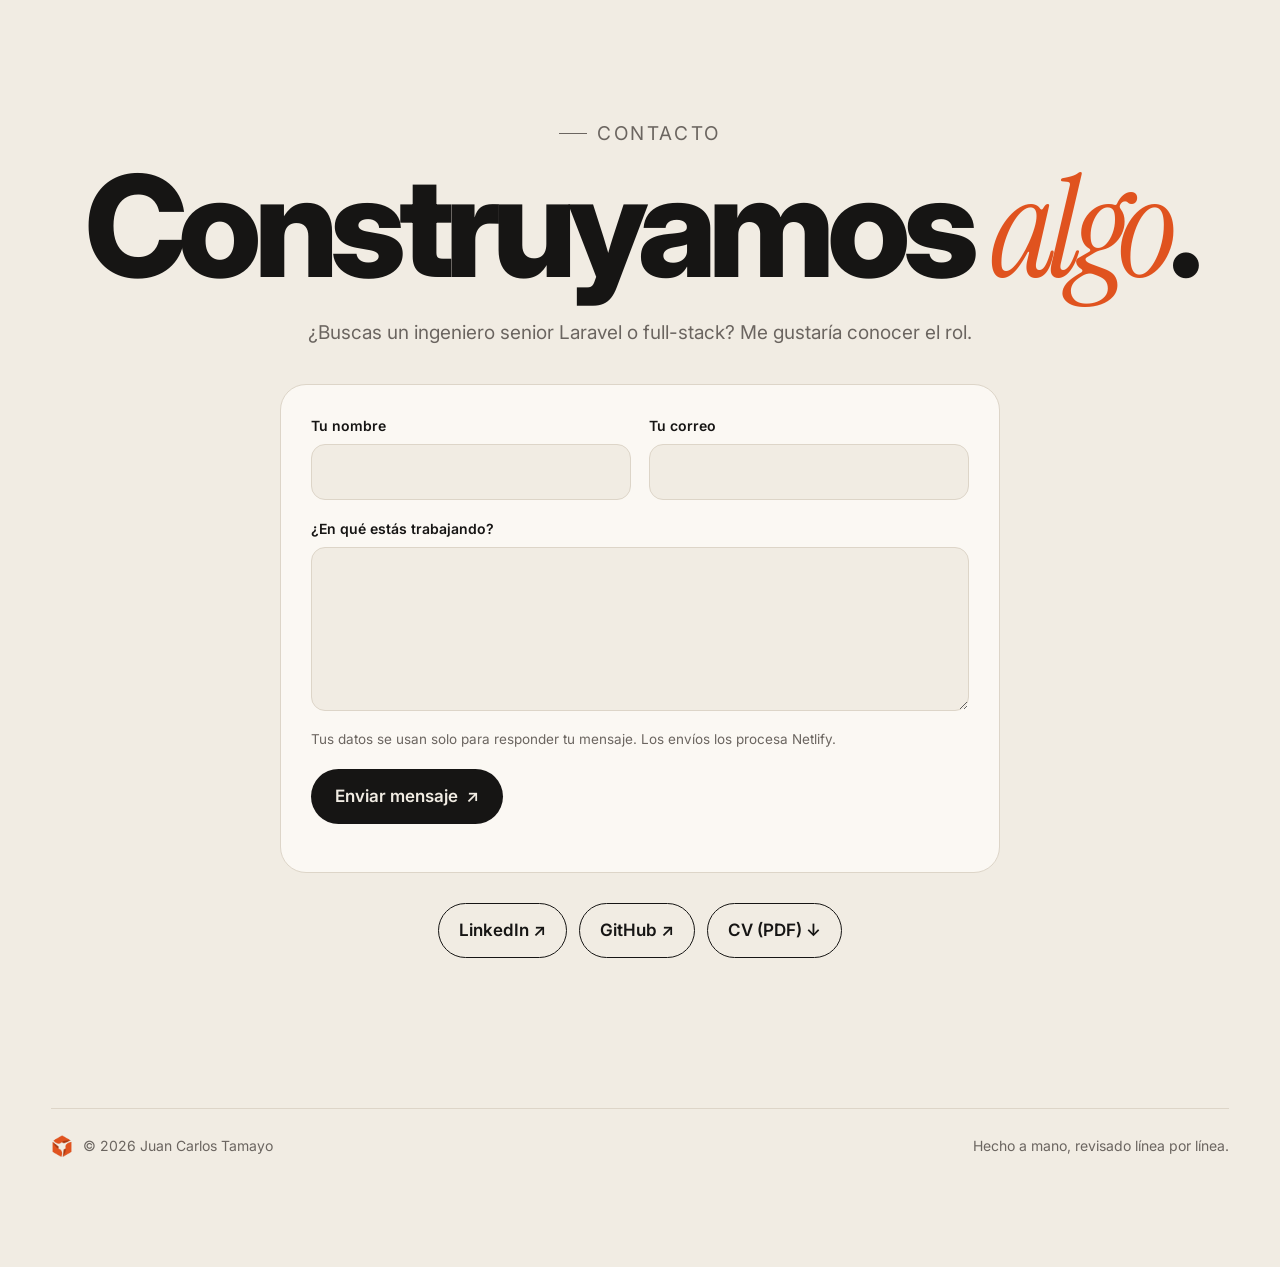
==== commit f7469782: "Rebuild Spanish pages on the live quote-banner design The current production site at tamayo.co is a " ====
--- a/es/index.html
+++ b/es/index.html
@@ -1,182 +1,241 @@
 <!doctype html>
 <html lang="es">
 <head>
-  <meta charset="utf-8">
-  <meta name="viewport" content="width=device-width, initial-scale=1">
-  <meta name="theme-color" content="#222424">
-  <script>
-    try {
-      var saved = localStorage.getItem('tamayo-lang');
-      var onEs = /^\/es(\/|$)/.test(location.pathname);
-      if (!saved && /^es\b/i.test(navigator.language || '')) {
-        saved = 'es';
-        localStorage.setItem('tamayo-lang', 'es');
-      }
-      if (location.protocol !== 'file:') {
-        if (saved === 'es' && !onEs) location.replace('/es/' + location.search + location.hash);
-        else if (saved === 'en' && onEs) location.replace('/' + location.search + location.hash);
-      }
-    } catch (e) {}
-  </script>
-  <title>Juan Tamayo | Ingeniero Senior PHP y Laravel, San Diego</title>
-  <meta name="description" content="Juan Tamayo es ingeniero senior PHP y Laravel en San Diego, con más de 14 años creando aplicaciones web, APIs, plataformas WordPress e infraestructura en la nube.">
-  <meta name="robots" content="index, follow, max-image-preview:large">
-  <meta name="author" content="Juan Carlos Tamayo">
-  <meta property="og:title" content="Juan Tamayo | Ingeniero Senior PHP y Laravel">
-  <meta property="og:description" content="El desarrollo creativo se une a la ingeniería seria. Conoce el trabajo seleccionado, las plataformas y más de 14 años construyendo para la web.">
-  <meta property="og:type" content="website">
-  <meta property="og:url" content="https://tamayo.co/es/">
-  <meta property="og:image" content="https://tamayo.co/assets/logo-transparent.png">
-  <meta property="og:image:width" content="576">
-  <meta property="og:image:height" content="576">
-  <meta property="og:image:alt" content="Logo geométrico cian de Juan Tamayo">
-  <meta property="og:locale" content="es_MX">
-  <meta property="og:locale:alternate" content="en_US">
-  <meta property="og:site_name" content="Juan Tamayo">
-  <meta name="twitter:card" content="summary">
-  <meta name="twitter:title" content="Juan Tamayo | Ingeniero Senior PHP y Laravel">
-  <meta name="twitter:description" content="Arquitectura de software, plataformas Laravel, APIs y más de 14 años de ingeniería práctica en San Diego.">
-  <meta name="twitter:image" content="https://tamayo.co/assets/logo-transparent.png">
-  <meta name="twitter:image:alt" content="Logo geométrico cian de Juan Tamayo">
-  <link rel="canonical" href="https://tamayo.co/es/">
-  <link rel="alternate" hreflang="en" href="https://tamayo.co/">
-  <link rel="alternate" hreflang="es" href="https://tamayo.co/es/">
-  <link rel="alternate" hreflang="x-default" href="https://tamayo.co/">
-  <link rel="icon" href="../assets/favicon.png" type="image/png" sizes="64x64">
-  <link rel="preload" href="../assets/space-grotesk-bold.woff2" as="font" type="font/woff2" crossorigin>
-  <link rel="preload" href="../assets/space-grotesk-regular.woff2" as="font" type="font/woff2" crossorigin>
-  <link rel="stylesheet" href="../style.css">
-  <script src="../script.js" defer></script>
-  <script type="application/ld+json">
-  {
-    "@context": "https://schema.org",
-    "@graph": [
-      {
-        "@type": "WebSite",
-        "@id": "https://tamayo.co/es/#website",
-        "url": "https://tamayo.co/es/",
-        "name": "Juan Tamayo",
-        "inLanguage": "es-MX",
-        "publisher": { "@id": "https://tamayo.co/#juan" }
-      },
-      {
-        "@type": "ProfilePage",
-        "@id": "https://tamayo.co/es/#profile",
-        "url": "https://tamayo.co/es/",
-        "name": "Juan Tamayo | Ingeniero Senior PHP y Laravel, San Diego",
-        "description": "Portafolio profesional de Juan Tamayo, ingeniero senior PHP y Laravel y arquitecto de software.",
-        "inLanguage": "es-MX",
-        "isPartOf": { "@id": "https://tamayo.co/es/#website" },
-        "mainEntity": { "@id": "https://tamayo.co/#juan" }
-      },
-      {
-        "@type": "Person",
-        "@id": "https://tamayo.co/#juan",
-        "name": "Juan Carlos Tamayo",
-        "alternateName": "Juan Tamayo",
-        "url": "https://tamayo.co/",
-        "jobTitle": "Arquitecto de Software",
-        "description": "Ingeniero senior PHP y Laravel con más de 14 años entregando aplicaciones web de producción, APIs, integraciones y plataformas multi-tenant.",
-        "homeLocation": { "@type": "Place", "name": "San Diego, California" },
-        "worksFor": { "@type": "Organization", "name": "DesignStudio Network, Inc." },
-        "knowsAbout": ["PHP", "Laravel", "Arquitectura de software", "WordPress", "Vue.js", "MySQL", "REST APIs", "Infraestructura en la nube", "Pruebas automatizadas", "Accesibilidad web"],
-        "sameAs": ["https://github.com/juan-tamayo", "https://www.linkedin.com/in/jctamayo"]
-      }
-    ]
-  }
-  </script>
+<meta charset="utf-8">
+<meta name="viewport" content="width=device-width, initial-scale=1">
+<script>
+  try {
+    var saved = localStorage.getItem('tamayo-lang');
+    var onEs = /^\/es(\/|$)/.test(location.pathname);
+    if (!saved && /^es\b/i.test(navigator.language || '')) {
+      saved = 'es';
+      localStorage.setItem('tamayo-lang', 'es');
+    }
+    if (location.protocol !== 'file:') {
+      if (saved === 'es' && !onEs) location.replace('/es/' + location.search + location.hash);
+      else if (saved === 'en' && onEs) location.replace('/' + location.search + location.hash);
+    }
+  } catch (e) {}
+</script>
+<title>Juan Tamayo | Ingeniero Senior PHP y Laravel</title>
+<meta name="description" content="Juan Tamayo es ingeniero senior PHP y Laravel y arquitecto de software con más de 14 años de experiencia. Plataformas Laravel, APIs, WordPress a escala y desarrollo asistido por IA.">
+<meta name="theme-color" content="#f1ece3" media="(prefers-color-scheme: light)"><meta name="theme-color" content="#0e0e10" media="(prefers-color-scheme: dark)">
+<script>try{var t=localStorage.getItem("theme");if(t)document.documentElement.dataset.theme=t}catch(e){}</script>
+<link rel="canonical" href="https://tamayo.co/es/">
+<link rel="alternate" hreflang="en" href="https://tamayo.co/">
+<link rel="alternate" hreflang="es" href="https://tamayo.co/es/">
+<link rel="alternate" hreflang="x-default" href="https://tamayo.co/">
+<meta property="og:locale" content="es_MX">
+<meta property="og:locale:alternate" content="en_US">
+<meta property="og:type" content="website">
+<meta property="og:url" content="https://tamayo.co/es/">
+<meta property="og:site_name" content="Juan Tamayo">
+<meta property="og:title" content="Juan Tamayo | Ingeniero Senior PHP y Laravel">
+<meta property="og:description" content="Plataformas Laravel, APIs y WordPress a escala. Más de 14 años construyendo software que sigue funcionando.">
+<meta property="og:image" content="https://tamayo.co/assets/og.jpg">
+<meta property="og:image:width" content="1200"><meta property="og:image:height" content="630">
+<meta property="og:image:alt" content="Juan Tamayo, ingeniero senior PHP y Laravel">
+<meta name="twitter:card" content="summary_large_image">
+<meta name="twitter:image" content="https://tamayo.co/assets/og.jpg">
+<link rel="icon" href="../assets/favicon.png" type="image/png"><link rel="apple-touch-icon" href="../assets/apple-touch-icon.png">
+<link rel="preload" as="image" href="../assets/juan.webp" imagesrcset="../assets/juan-sm.webp 500w, ../assets/juan.webp 1000w" imagesizes="(max-width: 800px) 90vw, 40vw" fetchpriority="high">
+<link rel="preconnect" href="https://fonts.googleapis.com"><link rel="preconnect" href="https://fonts.gstatic.com" crossorigin>
+<link href="https://fonts.googleapis.com/css2?family=Instrument+Serif:ital@0;1&family=Inter:wght@400;500;600;800&display=swap" rel="stylesheet">
+<link rel="stylesheet" href="../assets/style.css">
+<script src="../assets/main.js" defer></script>
+<script type="application/ld+json">{"@context":"https://schema.org","@type":"Person","name":"Juan Carlos Tamayo","url":"https://tamayo.co/","image":"https://tamayo.co/assets/og.jpg","jobTitle":"Ingeniero Senior PHP y Laravel","homeLocation":{"@type":"Place","name":"San Diego, California"},"knowsAbout":["PHP","Laravel","Vue.js","WordPress","WooCommerce","REST APIs","MySQL","Docker","GitHub Actions","desarrollo asistido por IA"],"sameAs":["https://github.com/juan-tamayo","https://www.linkedin.com/in/jctamayo"],"inLanguage":"es-MX"}</script>
 </head>
 <body>
-  <a class="skip" href="#main">Saltar al contenido</a>
-  <header class="brand-header" id="top">
-  </header>
-  <nav class="floating-dock" aria-label="Navegación principal">
-    <a class="dock-home" href="#top" aria-label="Volver arriba" title="Volver arriba"><img src="../assets/logo-transparent-small.webp" width="32" height="32" alt=""></a>
-    <span class="dock-divider" aria-hidden="true"></span>
-    <a class="dock-link" href="#work"><svg viewBox="0 0 24 24" aria-hidden="true"><rect x="3" y="3" width="7" height="7" rx="1"/><rect x="14" y="3" width="7" height="7" rx="1"/><rect x="3" y="14" width="7" height="7" rx="1"/><rect x="14" y="14" width="7" height="7" rx="1"/></svg><span>Proyectos</span></a>
-    <a class="dock-link" href="#about"><svg viewBox="0 0 24 24" aria-hidden="true"><circle cx="12" cy="7" r="4"/><path d="M4 21v-3a8 8 0 0 1 16 0v3"/></svg><span>Sobre mí</span></a>
-    <a class="dock-link" href="#contact"><svg viewBox="0 0 24 24" aria-hidden="true"><rect x="3" y="5" width="18" height="14" rx="2"/><path d="m3 6 9 7 9-7"/></svg><span>Contacto</span></a>
-    <span class="dock-divider" aria-hidden="true"></span>
-    <span class="dock-lang" role="group" aria-label="Idioma">
-      <a href="/" hreflang="en" lang="en" data-lang="en" title="English">EN</a>
-      <span class="dock-lang-sep" aria-hidden="true">|</span>
-      <span aria-current="true" lang="es">ES</span>
-    </span>
-    <button class="dock-tool" id="theme-toggle" aria-label="Cambiar tema de color" title="Cambiar tema de color">◐</button>
-    <button class="dock-tool" id="motion-toggle" aria-pressed="false" aria-label="Pausar animaciones" title="Pausar animaciones"><svg viewBox="0 0 24 24" aria-hidden="true"><path d="M8 5v14M16 5v14"/></svg><span class="sr-only">Pausar animación</span></button>
-  </nav>
-  <main id="main">
-    <section class="hero wrap" aria-labelledby="hero-title">
-      <div class="hero-copy">
-        <p class="eyebrow enter">JUAN TAMAYO / INGENIERO SENIOR PHP Y LARAVEL</p>
-        <h1 id="hero-title"><span class="headline-line"><span>Buenas ideas.</span></span><span class="headline-line"><span>Bien <em>construidas.</em></span></span></h1>
-        <p class="hero-description enter">Uno el pensamiento creativo con ingeniería seria. Desde la primera impresión hasta los sistemas que la sostienen.</p>
-        <p class="hero-identity enter">Soy mexicoamericano y ciudadano estadounidense; trabajo en inglés y español, a 20 minutos de la frontera.</p>
-        <div class="hero-actions enter"><a class="button primary" href="#work">Ver mi trabajo <span aria-hidden="true">↘</span></a><a class="text-link" href="../assets/Juan-Tamayo-Resume.pdf" download>Descargar mi CV <span aria-hidden="true">↓</span></a></div>
-      </div>
-      <div class="hero-art enter" aria-hidden="true">
-        <span class="art-label label-top"><span>MENTE CREATIVA</span></span>
-        <div class="orbit-stage">
-          <div class="orbit orbit-one"></div><div class="orbit orbit-two"></div><div class="orbit orbit-three"></div>
-          <div class="logo-float"><img src="../assets/logo-transparent.webp" alt="" width="576" height="576" fetchpriority="high" decoding="async"></div>
-          <span class="orbital-point"></span>
-        </div>
-        <span class="art-label label-bottom"><span>INGENIERO DE CORAZÓN</span></span>
-      </div>
-      <div class="hero-foot"><p>Cuidado en la superficie.<br>Potente por dentro.</p><p>PHP / Laravel / Vue / WordPress<br><span class="muted">Construyendo para la web desde 2010</span></p></div>
-    </section>
-    <section class="impact" aria-label="Impacto profesional destacado"><div class="wrap impact-grid">
-      <div class="reveal"><strong>14<span>+</span></strong><p>años convirtiendo ideas en productos</p></div>
-      <div class="reveal"><strong>300<span>+</span></strong><p>sitios impulsados por una sola plataforma</p></div>
-      <div class="reveal"><strong>30<span>%</span></strong><p>menos costos de infraestructura</p></div>
-      <div class="reveal"><strong>99.9<span>%</span></strong><p>de disponibilidad durante una migración a la nube</p></div>
-    </div></section>
-    <section id="work" class="work section-pad">
-      <div class="wrap">
-        <div class="section-heading reveal"><p class="eyebrow">IMPACTO DESTACADO</p><h2>Hecho para resolver.<br>Diseñado para durar.</h2><p>Sistemas reales, responsabilidad real. Algunos logros de más de 14 años de ingeniería práctica.</p></div>
-        <div class="resume-work">
-          <article class="work-story reveal"><div class="story-result"><strong>300<span>+</span></strong><p>Sitios WordPress. Una sola fuente de verdad.</p></div><div class="story-copy"><p class="eyebrow">LARAVEL / SINDICACIÓN DE CONTENIDO</p><h3>Publica una vez.<br>Llega a todos los sitios.</h3><p>Construí una plataforma en Laravel que distribuye actualizaciones de contenido en tiempo real a más de 300 sitios WordPress, eliminando los despliegues manuales sitio por sitio. Un tema personalizado reutilizable, bloques de contenido y plugins permitieron que un equipo pequeño entregara y mantuviera la red de forma consistente.</p><ul class="story-tags"><li>Arquitectura multisitio</li><li>Automatización de flujos de trabajo</li></ul></div></article>
-          <article class="work-story reveal"><div class="story-result"><strong>30<span>%</span></strong><p>Menos costos de infraestructura.</p><span class="supporting-result">99.9% de disponibilidad</span></div><div class="story-copy"><p class="eyebrow">NUBE / ENTREGA / OPERACIONES</p><h3>Mueve la infraestructura.<br>Mantén el ritmo.</h3><p>Dirigí la migración de más de 300 sitios a DigitalOcean y mejoré los flujos de entrega con Docker y GitHub Actions, reduciendo los costos de infraestructura un 30% y manteniendo una disponibilidad del 99.9%.</p><ul class="story-tags"><li>DigitalOcean</li><li>Docker</li><li>GitHub Actions</li></ul></div></article>
-          <article class="work-story reveal"><div class="story-result word-result"><strong>Acceso<br>para todos.</strong><p>Experiencias públicas para organizaciones sin fines de lucro.</p></div><div class="story-copy"><p class="eyebrow">CRUZ ROJA AMERICANA / PHP Y LARAVEL</p><h3>Trabajo importante.<br>Experiencias accesibles.</h3><p>Desarrollé y mantuve varios sitios en Laravel y PHP para la Cruz Roja Americana, creando experiencias públicas accesibles dentro de los requisitos de marca y gobernanza empresarial.</p><ul class="story-tags"><li>Accesibilidad</li><li>Gobernanza empresarial</li><li>Soporte en producción</li></ul></div></article>
-          <article class="work-story reveal"><div class="story-result word-result"><strong>Todo<br>conectado.</strong><p>Comercio siempre sincronizado.</p></div><div class="story-copy"><p class="eyebrow">WOOCOMMERCE / ERP / CRM</p><h3>Menos conciliación.<br>Datos más confiables.</h3><p>Creé capas de integración para WooCommerce que sincronizan datos de ERP y CRM e inventario en vivo para marcas globales, eliminando la conciliación manual del catálogo.</p><ul class="story-tags"><li>Integraciones API</li><li>Inventario en vivo</li><li>Sincronización de datos</li></ul></div></article>
-        </div>
-        <div class="work-more reveal"><p>Experiencia tomada de mi currículum profesional.<br>Los detalles detrás del trabajo, en un solo lugar.</p><a class="button outline" href="../assets/Juan-Tamayo-Resume.pdf" download>Descargar el CV completo <span aria-hidden="true">↓</span></a></div>
-      </div>
-    </section>
-    <section class="engineering section-pad wrap" aria-labelledby="engineering-title">
-      <div class="section-heading reveal"><p class="eyebrow">MÁS ALLÁ DEL NAVEGADOR</p><h2 id="engineering-title">Lo que no ves.<br>La diferencia que sientes.</h2><p>Construyo la arquitectura que mantiene una gran experiencia funcionando mucho después del lanzamiento.</p></div>
-      <div class="engineering-grid">
-        <article class="feature feature-platform reveal"><p class="eyebrow">MARKETPLACES Y PRODUCTOS</p><h3>De la arquitectura<br>al último detalle.</h3><p>Diseñé y construí MVP.DesignStudio.com, un marketplace y plataforma de portafolios en Laravel para freelancers, con perfiles profesionales, productos digitales, acceso por roles y flujos de proyectos.</p><div class="product-words" aria-label="Capacidades de la plataforma"><span>Perfiles.</span><span>Productos.</span><span>Permisos.</span><span>Flujos.</span></div></article>
-        <div class="engineering-side">
-          <article class="feature reveal"><p class="eyebrow">CALIDAD Y LIDERAZGO TÉCNICO</p><h3>Confianza integrada en el proceso.</h3><p>Pruebas con PHPUnit y Pest, revisiones de código, CI/CD, monitoreo en producción y mentoría a desarrolladores junior y semi-senior. Desarrollo asistido por IA con revisión, pruebas y validación humanas.</p></article>
-          <article class="feature reveal"><p class="eyebrow">LOS INICIOS</p><h3>Siempre construyendo.</h3><p>Aplicaciones a la medida en PHP y MySQL, temas y plugins de WordPress, una plataforma de subastas con pujas automáticas y sitios comunitarios y de membresía para Eco Tek Solutions y CSEA 471.</p></article>
-        </div>
-      </div>
-      <div class="capabilities reveal"><p class="eyebrow">MIS HERRAMIENTAS</p><ul aria-label="Habilidades técnicas"><li>PHP & Laravel</li><li>Vue.js</li><li>WordPress</li><li>MySQL</li><li>REST APIs</li><li>AWS & DigitalOcean</li><li>Docker</li><li>CI/CD</li><li>PHPUnit & Pest</li><li>Flujos de trabajo asistidos por IA</li></ul></div>
-    </section>
-    <section id="about" class="about section-pad"><div class="wrap about-grid">
-      <div class="career-path reveal"><p class="eyebrow">LA TRAYECTORIA</p><div class="career-step"><span>DONDE EMPEZÓ</span><strong>Desarrollador<br>Web.</strong></div><div class="career-step"><span>PERFECCIONANDO EL OFICIO</span><strong>Desarrollador<br>Senior.</strong></div><div class="career-step"><span>VISIÓN COMPLETA</span><strong>Arquitecto de<br>Software.</strong></div><p>Ascensos sucesivos en DesignStudio Network.<br>Sigo programando. Sigo construyendo.</p></div>
-      <div class="about-copy reveal"><p class="eyebrow">UN POCO SOBRE MÍ</p><h2>Curiosidad de fábrica.<br>Y sentido de responsabilidad.</h2><p>Soy mexicoamericano y ciudadano estadounidense; trabajo en inglés y español, a 20 minutos de la frontera.</p><p>Soy Juan, arquitecto de software y desarrollador práctico con más de 14 años de experiencia dando vida a aplicaciones web, APIs y plataformas multi-tenant.</p><p>En DesignStudio Network pasé de desarrollador web a arquitecto de software. Hoy conecto todo: descubrimiento, diseño, código, infraestructura y soporte en producción.</p><p>Mi trabajo abarca organizaciones nacionales sin fines de lucro, como la Cruz Roja Americana, y marcas empresariales. Me importan los detalles: accesibilidad, rendimiento, pruebas confiables y ayudar a quienes me rodean a construir mejor.</p><div class="career"><span>2014 - Actualidad</span><strong>Arquitecto de Software</strong><span>DesignStudio Network</span></div><div class="career"><span>2010 - 2015</span><strong>Desarrollador PHP / WordPress</strong><span>Eco Tek Solutions & CSEA 471</span></div><a class="text-link" href="../assets/Juan-Tamayo-Resume.pdf" download>Descargar mi CV completo <span aria-hidden="true">↓</span></a></div>
-    </div></section>
-    <section id="contact" class="contact section-pad wrap">
-      <p class="eyebrow reveal">¿TIENES ALGO EN MENTE?</p><h2 class="reveal">Hagamos que<br><em>funcione.</em></h2>
-      <div class="contact-layout">
-        <div class="contact-intro"><p>Un producto nuevo, una mejor plataforma<br>o un reto que valga la pena.</p><p>Cuéntame un poco de lo que tienes en mente.</p></div>
-        <form class="contact-form" name="contact" method="POST" action="/es/gracias.html" data-netlify="true" netlify-honeypot="bot-field">
-          <input type="hidden" name="form-name" value="contact">
-          <p class="form-trap" hidden><label>Deja este campo vacío <input name="bot-field" autocomplete="off" tabindex="-1"></label></p>
-          <div class="form-row">
-            <div class="form-field"><label for="contact-name">Tu nombre</label><input id="contact-name" name="name" autocomplete="name" required maxlength="120"></div>
-            <div class="form-field"><label for="contact-email">Tu correo</label><input id="contact-email" name="email" type="email" autocomplete="email" required maxlength="254"></div>
-          </div>
-          <div class="form-field"><label for="contact-message">¿En qué estás trabajando?</label><textarea id="contact-message" name="message" rows="5" required minlength="10" maxlength="5000" aria-describedby="contact-privacy"></textarea></div>
-          <p class="form-note" id="contact-privacy">Tus datos se usan solo para responder tu mensaje. Los envíos los procesa Netlify.</p>
-          <button class="button primary" type="submit">Enviar mensaje <span aria-hidden="true">↗</span></button>
-          <p id="contact-status" class="form-note" role="status"></p>
-        </form>
-      </div>
-    </section>
-  </main>
-  <footer class="wrap"><a class="identity" href="#top" aria-label="Juan Tamayo, volver arriba"><img src="../assets/logo-transparent-small.webp" width="40" height="40" alt="" loading="lazy" decoding="async"><span>tamayo<span class="accent">.</span></span></a><p>© <span id="year">2026</span> Juan Tamayo</p><div><a href="https://github.com/juan-tamayo" target="_blank" rel="noopener noreferrer">GitHub ↗</a><a href="https://linkedin.com/in/jctamayo" target="_blank" rel="noopener noreferrer">LinkedIn ↗</a><a href="../assets/Juan-Tamayo-Resume.pdf" download>CV ↓</a></div></footer>
+<a class="skip" href="#main">Saltar al contenido</a>
+
+<nav class="dock" aria-label="Principal">
+  <a href="#top" class="dock-logo" aria-label="Volver arriba"><img src="../assets/logo-128.png" width="28" height="28" alt=""><span>Inicio</span></a>
+  <span class="sep" aria-hidden="true"></span>
+  <a href="#about"><svg viewBox="0 0 24 24" aria-hidden="true"><circle cx="12" cy="8" r="4"/><path d="M4 21a8 8 0 0 1 16 0"/></svg><span>Sobre mí</span></a>
+  <a href="#work"><svg viewBox="0 0 24 24" aria-hidden="true"><rect x="3" y="3" width="7" height="7" rx="1.5"/><rect x="14" y="3" width="7" height="7" rx="1.5"/><rect x="3" y="14" width="7" height="7" rx="1.5"/><rect x="14" y="14" width="7" height="7" rx="1.5"/></svg><span>Proyectos</span></a>
+  <a href="#experience"><svg viewBox="0 0 24 24" aria-hidden="true"><path d="M4 7h16v13H4zM9 7V4h6v3"/></svg><span>Experiencia</span></a>
+  <a href="#ai"><svg viewBox="0 0 24 24" aria-hidden="true"><path d="M12 3l2.2 5.8L20 11l-5.8 2.2L12 19l-2.2-5.8L4 11l5.8-2.2z"/></svg><span>Flujo con IA</span></a>
+  <a href="#contact"><svg viewBox="0 0 24 24" aria-hidden="true"><rect x="3" y="5" width="18" height="14" rx="2"/><path d="m3 7 9 6 9-6"/></svg><span>Contacto</span></a>
+  <span class="sep" aria-hidden="true"></span>
+  <span class="dock-lang" role="group" aria-label="Idioma">
+    <a href="/" hreflang="en" lang="en" data-lang="en" title="English">EN</a>
+    <span class="dock-lang-sep" aria-hidden="true">|</span>
+    <span aria-current="true" lang="es">ES</span>
+  </span>
+  <button id="theme" type="button" aria-label="Cambiar a modo oscuro"><svg class="sun" viewBox="0 0 24 24" aria-hidden="true"><circle cx="12" cy="12" r="4"/><path d="M12 2v2M12 20v2M4.9 4.9l1.4 1.4M17.7 17.7l1.4 1.4M2 12h2M20 12h2M4.9 19.1l1.4-1.4M17.7 6.3l1.4-1.4"/></svg><svg class="moon" viewBox="0 0 24 24" aria-hidden="true"><path d="M21 12.8A9 9 0 1 1 11.2 3a7 7 0 0 0 9.8 9.8z"/></svg><span class="tip" aria-hidden="true">Tema</span></button>
+  <a href="../assets/Juan-Tamayo-Resume.pdf" class="dock-cta" download>CV<span class="tip" aria-hidden="true">Descargar PDF</span></a>
+</nav>
+
+<main id="main">
+<header class="hero" id="top">
+  <canvas id="net" aria-hidden="true"></canvas>
+  <div class="hero-top">
+    <a href="#top" class="brand in" aria-label="Juan Tamayo inicio"><img src="../assets/logo-128.png" width="34" height="34" alt=""></a>
+    <p class="badge in"><span class="dot"></span> Abierto a roles senior remotos</p>
+    <p class="loc in">San Diego, CA · ciudadano estadounidense</p>
+  </div>
+  <h1 class="hero-title" aria-label="Juan Tamayo">
+    <span class="line"><span>Juan</span></span>
+    <span class="line"><span>Tamayo</span></span>
+  </h1>
+  <figure class="hero-photo">
+    <span class="sweep" aria-hidden="true"></span><img id="portrait-img" src="../assets/juan.webp" srcset="../assets/juan-sm.webp 500w, ../assets/juan.webp 1000w" sizes="(max-width: 800px) 90vw, 45vw" width="1100" height="875" alt="Retrato en blanco y negro de Juan Tamayo sonriendo, con una chaqueta de forro polar">
+  </figure>
+  <div class="hero-side left in">
+    <p class="kicker">Ingeniero Senior PHP y Laravel</p>
+    <p>Diseño y construyo plataformas Laravel, APIs y sistemas WordPress que siguen funcionando mucho después del lanzamiento.</p>
+    <p class="identity-line">Soy mexicoamericano y ciudadano estadounidense; trabajo en inglés y español, a 20 minutos de la frontera.</p>
+    <blockquote class="hero-quote"><p>“Me estaba quemando mientras tú me culpabas por el olor a cenizas.”</p></blockquote>
+  </div>
+  <div class="hero-side right in">
+    <div class="cta-group">
+      <a class="cta cta-primary magnetic" href="#contact"><span class="cta-label">Hablemos</span><span class="cta-icon" aria-hidden="true"><svg viewBox="0 0 24 24"><path d="M5 12h14M13 6l6 6-6 6"/></svg></span></a>
+      <a class="cta cta-ghost magnetic" href="#work"><span class="cta-label">Ver mi trabajo</span><span class="cta-icon" aria-hidden="true"><svg viewBox="0 0 24 24"><path d="M12 5v14M6 13l6 6 6-6"/></svg></span></a>
+    </div>
+  </div>
+</header>
+
+<div class="marquee" aria-hidden="true">
+  <div class="track">
+    <span>PHP</span><i>✦</i><span>Laravel</span><i>✦</i><span>Vue.js</span><i>✦</i><span>WordPress</span><i>✦</i><span>REST APIs</span><i>✦</i><span>MySQL</span><i>✦</i><span>Docker</span><i>✦</i><span>Asistido por IA</span><i>✦</i><span>Cursor</span><i>✦</i><span>Claude Code</span><i>✦</i><span>Codex</span><i>✦</i>
+    <span>PHP</span><i>✦</i><span>Laravel</span><i>✦</i><span>Vue.js</span><i>✦</i><span>WordPress</span><i>✦</i><span>REST APIs</span><i>✦</i><span>MySQL</span><i>✦</i><span>Docker</span><i>✦</i><span>Asistido por IA</span><i>✦</i><span>Cursor</span><i>✦</i><span>Claude Code</span><i>✦</i><span>Codex</span><i>✦</i>
+  </div>
+</div>
+
+<section class="about wrap" id="about">
+  <p class="eyebrow reveal">Sobre mí</p>
+  <h2 class="statement reveal">Catorce años convirtiendo requisitos desordenados en <em>software en el que la gente confía</em>, desde el primer commit hasta la corrección de las 3 a.m.</h2>
+  <div class="about-grid">
+    <div>
+      <p class="reveal">Soy mexicoamericano y ciudadano estadounidense; trabajo en inglés y español, a 20 minutos de la frontera.</p>
+      <p class="reveal">Soy Juan, ingeniero autodidacta que pasó de desarrollador web a arquitecto de software en DesignStudio Network a lo largo de doce años. Me gusta hacerme cargo de todo el problema: el modelo de datos, la API, el pipeline de despliegue y el runbook que lee la siguiente persona.</p>
+    </div>
+    <ul class="stats">
+      <li class="reveal"><strong data-count="14">14</strong><span>+ años entregando PHP</span></li>
+      <li class="reveal"><strong data-count="300">300</strong><span>+ sitios WordPress en una sola plataforma</span></li>
+      <li class="reveal"><strong data-count="30">30</strong><span>% menos en hosting tras la migración</span></li>
+      <li class="reveal"><strong data-count="6">6</strong><span>años como arquitecto de software</span></li>
+    </ul>
+  </div>
+</section>
+
+<section class="skills wrap" aria-labelledby="skills-h">
+  <p class="eyebrow reveal" id="skills-h">Stack</p>
+  <div class="skill-grid">
+    <div class="card reveal"><h3>Backend</h3><p>PHP 8 · Laravel · Eloquent · colas y programación · REST APIs · MySQL · RBAC</p></div>
+    <div class="card reveal"><h3>Frontend</h3><p>Vue.js 3 · Inertia · JavaScript · HTML · CSS</p></div>
+    <div class="card reveal"><h3>WordPress</h3><p>Plugins a la medida · WooCommerce · WP-Cron · contenido a escala</p></div>
+    <div class="card reveal"><h3>Entrega</h3><p>PHPUnit · Pest · Playwright · Docker · GitHub Actions · AWS · DigitalOcean</p></div>
+  </div>
+</section>
+
+<section class="work" id="work" aria-labelledby="work-h">
+  <div class="wrap">
+    <p class="eyebrow reveal">Trabajo seleccionado</p>
+    <h2 class="big reveal scramble" id="work-h">Cosas que he <em>construido</em></h2>
+  </div>
+  <div class="projects wrap">
+    <article class="project feature reveal">
+      <div class="p-num">01</div>
+      <div><p class="tag">Laravel · Vue.js · Marketplace MVP</p><h3>DesignStudio Network</h3>
+      <p>Un marketplace de portafolios y productos digitales para freelancers. Construí la prueba de concepto original en WordPress, luego diseñé la reconstrucción en Laravel con frontend en Vue.js e implementé el backend, haciendo la mayor parte del desarrollo: perfiles a la medida, gestión y venta de productos digitales, permisos y flujos de proyectos.</p>
+      <a class="link" href="https://mvp.designstudio.com" rel="noopener">mvp.designstudio.com ↗</a></div>
+      <div class="p-metric"><strong>MVP</strong><span>arquitecto y lead de backend</span></div>
+    </article>
+    <article class="project feature reveal">
+      <div class="p-num">02</div>
+      <div><p class="tag">Laravel · WordPress · API</p><h3>Syndified</h3>
+      <p>Una plataforma y API de sindicación de contenido que arquitecté y lideré unos siete años. Un plugin a la medida convierte JSON y plantillas Vue en páginas y productos WooCommerce en más de 300 sitios WordPress, con publicación programada, respaldos, rollback y alertas.</p></div>
+      <div class="p-metric"><strong>300+</strong><span>sitios servidos</span></div>
+    </article>
+    <article class="project reveal">
+      <div class="p-num">03</div>
+      <div><p class="tag">Laravel · Vue · Inertia</p><h3>MNRK</h3>
+      <p>App de operaciones de agencia que construí y uso en mi trabajo freelance: proyectos, control de horas, portales de clientes, propuestas y rentabilidad, con pruebas en PHPUnit y Playwright.</p>
+      <a class="link" href="https://mnrkapp.com" rel="noopener">mnrkapp.com ↗</a></div>
+    </article>
+    <article class="project reveal">
+      <div class="p-num">04</div>
+      <div><p class="tag">WordPress · OAuth</p><h3>TS SMTP</h3>
+      <p>Plugin open source de correo para WordPress con OAuth de Google y Microsoft, conexiones de respaldo, credenciales cifradas y diagnóstico de entrega. En producción en Google.</p>
+      <a class="link" href="https://github.com/juan-tamayo/ts-smtp" rel="noopener">GitHub ↗</a></div>
+    </article>
+    <article class="project reveal">
+      <div class="p-num">05</div>
+      <div><p class="tag">Laravel · Vue 3</p><h3>Tamayo Forms</h3>
+      <p>Constructor visual de formularios con lógica condicional y flujos de varias páginas que exporta HTML, CSS y JS independientes.</p>
+      <a class="link" href="https://github.com/juan-tamayo/tamayo-forms" rel="noopener">GitHub ↗</a></div>
+    </article>
+    <article class="project reveal">
+      <div class="p-num">06</div>
+      <div><p class="tag">Laravel · PHP GD</p><h3>ByteSqueeze</h3>
+      <p>Optimizador de imágenes por lotes, autoalojado: comprime, redimensiona y convierte a JPEG, PNG o WebP, con previsualizaciones antes/después y descargas ZIP.</p>
+      <a class="link" href="https://github.com/juan-tamayo/bytesqueeze" rel="noopener">GitHub ↗</a></div>
+    </article>
+  </div>
+  <div class="wrap">
+    <p class="more-work reveal"><span class="more-plus" aria-hidden="true">+</span><span><strong>400 proyectos más para clientes</strong>, entregados a lo largo de 12 años con la agencia DesignStudio Network (2014–2026) y para la Cruz Roja Americana</span></p>
+  </div>
+</section>
+
+<section class="experience wrap" id="experience" aria-labelledby="exp-h">
+  <p class="eyebrow reveal">Experiencia</p>
+  <h2 class="big reveal scramble" id="exp-h">La <em>trayectoria</em></h2>
+  <ol class="timeline">
+    <li class="reveal"><time>2020 – 2026</time><div><h3>Arquitecto de Software · DesignStudio Network</h3><p>Arquitecté Syndified y un MVP de marketplace en Laravel/Vue, lideré una migración de AWS a DigitalOcean (~30% más barata), armé pipelines con Docker y GitHub Actions y fui mentor de desarrolladores.</p></div></li>
+    <li class="reveal"><time>2016 – 2020</time><div><h3>Desarrollador Senior · DesignStudio Network</h3><p>Construí publicación programada, un dashboard de gasto publicitario y horas, e integraciones ERP/CRM para WooCommerce.</p></div></li>
+    <li class="reveal"><time>2014 – 2016</time><div><h3>Desarrollador Web · DesignStudio Network</h3><p>Aplicaciones para clientes, plugins de WordPress y mantenimiento a largo plazo.</p></div></li>
+    <li class="reveal"><time>2010 – 2014</time><div><h3>Desarrollador Web · Eco Tek Solutions y CSEA 471</h3><p>Apps a la medida en PHP/MySQL, una plataforma de subastas con pujas automáticas y sitios de membresía.</p></div></li>
+  </ol>
+</section>
+
+<section class="ai" id="ai" aria-labelledby="ai-h">
+  <div class="wrap">
+    <p class="eyebrow reveal">Flujo asistido por IA</p>
+    <h2 class="big reveal scramble" id="ai-h">Más rápido con IA. <em>Responsable</em> de cada línea.</h2>
+
+    <div class="term reveal" role="img" aria-label="Ejemplo de sesión de pair programming con IA en MNRK: un prompt pide un job en cola que envíe a los clientes su reporte semanal de horas, la IA propone un diff y las pruebas pasan tras la revisión.">
+      <div class="term-bar"><span></span><span></span><span></span><b>claude-code — ~/code/mnrk</b></div>
+      <pre id="term-out" aria-hidden="true"></pre>
+    </div>
+    <div class="toolkit">
+      <article class="tool reveal"><div class="tool-ic" aria-hidden="true">⌘</div><h3>Cursor</h3><p>Acompañamiento en el editor para refactors de varios archivos e iteración rápida en código Laravel y Vue.</p></article>
+      <article class="tool reveal"><div class="tool-ic" aria-hidden="true">✳</div><h3>Claude Code</h3><p>Agente de terminal para planear, implementar y probar funciones de punta a punta.</p></article>
+      <article class="tool reveal"><div class="tool-ic" aria-hidden="true">◎</div><h3>Codex</h3><p>Tareas en paralelo y una segunda opinión en las revisiones de pull requests.</p></article>
+      <article class="tool reveal"><div class="tool-ic" aria-hidden="true">✓</div><h3>Revisión humana</h3><p>Cada diff leído, probado con PHPUnit y Playwright, y bajo mi responsabilidad.</p></article>
+    </div>
+    <div class="steps">
+      <div class="step reveal"><span>1</span><h3>Especificar</h3><p>Definir el plan y el comportamiento esperado antes de generar código.</p></div>
+      <div class="step reveal"><span>2</span><h3>Construir</h3><p>Trabajar con Cursor, Claude Code y Codex en la implementación y los refactors.</p></div>
+      <div class="step reveal"><span>3</span><h3>Revisar</h3><p>Leer cada diff, correr PHPUnit y Playwright, y depurar lo que las herramientas se saltan.</p></div>
+      <div class="step reveal"><span>4</span><h3>Publicar</h3><p>CI en GitHub Actions y un deploy que puedo revertir.</p></div>
+    </div>
+  </div>
+</section>
+
+<section class="contact wrap" id="contact" aria-labelledby="contact-h">
+  <p class="eyebrow reveal">Contacto</p>
+  <h2 class="huge reveal" id="contact-h">Construyamos <em>algo</em>.</h2>
+  <p class="reveal">¿Buscas un ingeniero senior Laravel o full-stack? Me gustaría conocer el rol.</p>
+  <form action="/es/gracias" class="contact-form reveal" method="POST" name="contact" data-netlify="true" netlify-honeypot="bot-field">
+    <input type="hidden" name="form-name" value="contact">
+    <p class="form-trap" hidden><label>Deja este campo vacío <input name="bot-field" autocomplete="off" tabindex="-1"></label></p>
+    <div class="form-row">
+      <div class="form-field"><label for="contact-name">Tu nombre</label><input id="contact-name" name="name" autocomplete="name" required maxlength="120"></div>
+      <div class="form-field"><label for="contact-email">Tu correo</label><input id="contact-email" name="email" type="email" autocomplete="email" required maxlength="254"></div>
+    </div>
+    <div class="form-field"><label for="contact-message">¿En qué estás trabajando?</label><textarea id="contact-message" name="message" rows="5" required minlength="10" maxlength="5000" aria-describedby="contact-privacy"></textarea></div>
+    <p class="form-note" id="contact-privacy">Tus datos se usan solo para responder tu mensaje. Los envíos los procesa Netlify.</p>
+    <button class="btn" type="submit">Enviar mensaje <span aria-hidden="true">↗</span></button>
+    <p id="contact-status" class="form-note" role="status"></p>
+  </form>
+  <div class="contact-links reveal">
+    <a class="pill" href="https://www.linkedin.com/in/jctamayo" rel="noopener">LinkedIn ↗</a>
+    <a class="pill" href="https://github.com/juan-tamayo" rel="noopener">GitHub ↗</a>
+    <a class="pill" href="../assets/Juan-Tamayo-Resume.pdf" download>CV (PDF) ↓</a>
+  </div>
+</section>
+</main>
+<footer class="wrap foot"><span class="foot-brand"><img src="../assets/logo-128.png" width="22" height="22" alt="">© 2026 Juan Carlos Tamayo</span><span>Hecho a mano, revisado línea por línea.</span></footer>
 </body>
 </html>
--- a/assets/style.css
+++ b/assets/style.css
@@ -0,0 +1,259 @@
+:root{--bg:#f1ece3;--ink:#161514;--mute:#6b6560;--acc:#e0531f;--card:#fbf8f3;--line:#ddd5c8;--alt:#e8e0d3;--sec:#161514;--sec-ink:#f1ece3;--sec-card:#201e1c;--sec-line:#33302d;--sec-mute:#b5ada3;--glow:#f6a57d;color-scheme:light;--serif:"Instrument Serif",Georgia,serif;--sans:Inter,system-ui,sans-serif}
+*{box-sizing:border-box}html{scroll-behavior:smooth;overflow-x:clip}
+body{margin:0;overflow-x:clip;background:var(--bg);color:var(--ink);font:400 17px/1.6 var(--sans);-webkit-font-smoothing:antialiased;overflow-x:hidden}
+img{max-width:100%;display:block}a{color:inherit}
+em{font-family:var(--serif);font-style:italic;font-weight:400;color:#6a6a6a}
+.skip{position:absolute;left:-999px;top:8px;background:var(--ink);color:#fff;padding:8px 14px;border-radius:8px;z-index:99}.skip:focus{left:8px}
+:focus-visible{outline:3px solid var(--acc);outline-offset:3px;border-radius:6px}
+.wrap{width:min(1180px,92vw);margin-inline:auto}
+.eyebrow{font-size:13px;letter-spacing:.14em;text-transform:uppercase;color:var(--mute);margin:0 0 14px;display:flex;align-items:center;gap:10px}
+.eyebrow::before{content:"";width:28px;height:1px;background:currentColor}
+/* dock */
+.dock{position:fixed;left:50%;bottom:20px;transform:translateX(-50%);z-index:50;display:flex;align-items:center;gap:4px;padding:8px;background:rgba(22,21,20,.88);backdrop-filter:blur(14px);-webkit-backdrop-filter:blur(14px);border-radius:20px;box-shadow:0 12px 40px rgba(0,0,0,.25);animation:dockin .8s .9s both cubic-bezier(.2,.8,.2,1)}
+@keyframes dockin{from{opacity:0;transform:translate(-50%,40px)}}
+.dock a{display:grid;place-items:center;height:44px;min-width:44px;border-radius:13px;color:#f2f2f0;text-decoration:none;position:relative;transition:transform .25s cubic-bezier(.2,.8,.2,1),background .2s}
+.dock a svg{width:20px;height:20px;fill:none;stroke:currentColor;stroke-width:1.8;stroke-linejoin:round;stroke-linecap:round}
+.dock a span{position:absolute;bottom:56px;background:var(--ink);color:#fff;font-size:12px;padding:4px 9px;border-radius:7px;white-space:nowrap;opacity:0;transform:translateY(6px);pointer-events:none;transition:.2s}
+.dock a:hover,.dock a:focus-visible{background:rgba(255,255,255,.12);transform:translateY(-6px) scale(1.12)}
+.dock a:hover span,.dock a:focus-visible span{opacity:1;transform:none}
+.dock a.active{background:rgba(255,255,255,.14)}
+.dock-logo{font-weight:800;font-size:15px;background:#fff!important;color:#000!important}
+.dock-cta{padding:0 16px;font-weight:600;font-size:14px;background:#f2f2f0!important;color:var(--ink)!important}
+.sep{width:1px;height:26px;background:rgba(255,255,255,.18);margin:0 4px}
+/* hero */
+.hero{position:relative;min-height:100svh;display:grid;grid-template-columns:1fr 1fr;grid-template-rows:auto 1fr auto;padding:28px 4vw 0;overflow:hidden;isolation:isolate}
+.hero::before{content:"";position:absolute;inset:auto 50% 0 auto;width:62vmin;height:62vmin;transform:translate(50%,8%);background:radial-gradient(circle,#d6d6d6 0,#bdbdbd 45%,transparent 70%);border-radius:50%;z-index:-2;opacity:.55;filter:blur(8px)}
+.hero-top{grid-column:1/-1;grid-row:1;z-index:2;display:flex;justify-content:space-between;font-size:14px;color:var(--mute)}
+.badge{display:inline-flex;align-items:center;gap:8px;background:var(--card);border:1px solid var(--line);padding:6px 14px;border-radius:99px;margin:0;color:var(--ink)}
+.dot{width:8px;height:8px;border-radius:50%;background:#111;box-shadow:0 0 0 0 rgba(0,0,0,.4);animation:pulse 2s infinite}
+@keyframes pulse{70%{box-shadow:0 0 0 9px rgba(0,0,0,0)}100%{box-shadow:0 0 0 0 rgba(0,0,0,0)}}
+.loc{margin:0;align-self:center}
+.hero-title{grid-column:1/-1;grid-row:2;align-self:center;margin:0;font:800 clamp(88px,19vw,300px)/.82 var(--sans);letter-spacing:-.065em;text-align:center;z-index:-1;text-transform:uppercase;color:var(--ink)}
+.hero-title .line{display:block;overflow:hidden}
+.hero-title .line span{display:inline-block;transform:translateY(105%);animation:rise 1.1s cubic-bezier(.2,.8,.2,1) forwards}
+.hero-title .line:nth-child(2) span{animation-delay:.12s;font-family:var(--serif);font-style:italic;font-weight:400;letter-spacing:-.03em;text-transform:none;color:transparent;-webkit-text-stroke:2px var(--ink)}
+@keyframes rise{to{transform:none}}
+.hero-photo{grid-column:1/-1;grid-row:1/4;align-self:end;justify-self:center;margin:0;width:min(50vw,720px);pointer-events:none;animation:photo 1.4s .25s cubic-bezier(.2,.8,.2,1) both;will-change:transform}
+.hero-photo img{width:100%;height:auto;-webkit-mask-image:linear-gradient(#000 82%,transparent);mask-image:linear-gradient(#000 82%,transparent);}
+@keyframes photo{from{opacity:0;transform:translateY(60px) scale(.96)}}
+.hero-side{grid-row:3;padding-bottom:110px;max-width:300px;z-index:2}
+.hero-side.left{grid-column:1}.hero-side.right{grid-column:2;justify-self:end;display:flex;flex-direction:column;align-items:flex-end;gap:12px}
+.hero-side p{margin:0;color:var(--mute);font-size:15.5px}.hero-side .kicker{color:var(--ink);font-weight:600;margin-bottom:6px;font-size:16px}
+.in{animation:fade .9s .7s both}@keyframes fade{from{opacity:0;transform:translateY(16px)}}
+.btn{display:inline-flex;gap:8px;align-items:center;background:var(--ink);color:#fff;text-decoration:none;padding:14px 24px;border-radius:99px;font-weight:600;transition:transform .2s,background .2s}
+.btn:hover{background:#444;transform:translateY(-2px)}
+.link{font-weight:600;text-decoration:none;border-bottom:1.5px solid currentColor;padding-bottom:1px}.link:hover{color:var(--acc)}
+.pill{padding:13px 20px;border:1.5px solid var(--ink);border-radius:99px;text-decoration:none;font-weight:600;transition:.2s}.pill:hover{background:var(--ink);color:#fff}
+/* marquee */
+.marquee{background:var(--ink);color:var(--bg);overflow:hidden;padding:20px 0;transform:rotate(-1.2deg);margin:-10px 0 0;width:104%;margin-left:-2%;position:relative;z-index:3}
+.track{display:flex;gap:34px;width:max-content;animation:scroll 28s linear infinite;font:400 clamp(28px,4vw,46px)/1 var(--serif);font-style:italic}
+.track i{color:#777;font-style:normal}
+@keyframes scroll{to{transform:translateX(-50%)}}
+section{padding:120px 0}
+.statement{font:500 clamp(30px,4.2vw,56px)/1.12 var(--sans);letter-spacing:-.03em;margin:0 0 60px;max-width:1000px}
+.statement em{font-size:1.08em}
+.about-grid{display:grid;grid-template-columns:1fr 1.3fr;gap:60px;align-items:start}
+.about-grid>p{color:var(--mute);font-size:18px;margin:0}
+.stats{list-style:none;margin:0;padding:0;display:grid;grid-template-columns:1fr 1fr;gap:16px}
+.stats li{background:var(--card);border:1px solid var(--line);border-radius:22px;padding:26px}
+.stats strong{font:800 clamp(44px,5vw,66px)/1 var(--sans);letter-spacing:-.05em;display:inline-block}
+.stats span{display:block;color:var(--mute);font-size:15px;margin-top:6px}
+.skills{padding-top:0}
+.skill-grid{display:grid;grid-template-columns:repeat(4,1fr);gap:16px}
+.card{background:var(--card);border:1px solid var(--line);border-radius:22px;padding:26px;transition:transform .3s,box-shadow .3s}
+.card:hover{transform:translateY(-4px);box-shadow:0 18px 40px rgba(0,0,0,.07)}
+.card h3{margin:0 0 8px;font-size:19px}.card p{margin:0;color:var(--mute);font-size:15px}
+.big{font:800 clamp(48px,8vw,110px)/.95 var(--sans);letter-spacing:-.055em;margin:0 0 50px}
+.big em{letter-spacing:-.02em}
+.work{background:var(--ink);color:var(--bg)}
+.work .eyebrow{color:#9a9a9a}
+.projects{display:grid;grid-template-columns:repeat(2,1fr);gap:18px}
+.project{display:grid;grid-template-columns:auto 1fr;gap:22px;background:#161616;border:1px solid #2c2c2c;border-radius:26px;padding:34px;transition:transform .35s,border-color .35s}
+.project:hover{transform:translateY(-6px);border-color:#fff}
+.project.feature{grid-column:1/-1;grid-template-columns:auto 1fr auto;background:linear-gradient(135deg,#1d1d1d,#111)}
+.p-num{font:400 46px/1 var(--serif);font-style:italic;color:#fff}
+.project h3{font-size:32px;margin:4px 0 10px;letter-spacing:-.03em}
+.project p{color:#b5b5b5;margin:0 0 14px}.project .tag{font-size:12.5px;letter-spacing:.12em;text-transform:uppercase;color:#8a8a8a;margin:0}
+.project .link{color:var(--bg)}.project .link:hover{color:var(--acc)}
+.p-metric{align-self:center;text-align:right}.p-metric strong{font:800 clamp(60px,8vw,110px)/1 var(--sans);letter-spacing:-.06em;color:#fff;display:block}.p-metric span{color:#9a9a9a}
+.timeline{list-style:none;margin:0;padding:0;border-top:1px solid var(--line)}
+.timeline li{display:grid;grid-template-columns:200px 1fr;gap:30px;padding:30px 0;border-bottom:1px solid var(--line);transition:padding .3s}
+.timeline li:hover{padding-left:12px}
+.timeline time{font:400 26px/1.2 var(--serif);font-style:italic;color:var(--mute)}
+.timeline h3{margin:0 0 6px;font-size:21px}.timeline p{margin:0;color:var(--mute)}
+.ai{background:#e4e4e2}
+.steps{display:grid;grid-template-columns:repeat(4,1fr);gap:16px}
+.step{background:var(--card);border-radius:22px;padding:26px;border:1px solid var(--line)}
+.step span{display:grid;place-items:center;width:40px;height:40px;border-radius:50%;background:#0d0d0d;color:#fff;font-weight:700;margin-bottom:16px}
+.step h3{margin:0 0 6px}.step p{margin:0;color:var(--mute);font-size:15px}
+.contact{text-align:center;padding-bottom:150px}
+.contact .eyebrow{justify-content:center}
+.huge{font:800 clamp(56px,11vw,170px)/.9 var(--sans);letter-spacing:-.06em;margin:0 0 24px}
+.contact>p{color:var(--mute);font-size:19px}
+.contact-links{display:flex;flex-wrap:wrap;gap:12px;justify-content:center;margin-top:30px}
+.foot{display:flex;justify-content:space-between;color:var(--mute);font-size:14px;padding:26px 0 110px;border-top:1px solid var(--line)}
+/* reveal */
+.js .reveal{opacity:0;transform:translateY(40px);transition:opacity .9s cubic-bezier(.2,.8,.2,1),transform .9s cubic-bezier(.2,.8,.2,1)}
+.js .reveal.seen{opacity:1;transform:none}
+@media (max-width:900px){
+ .hero{grid-template-columns:1fr;grid-template-rows:auto auto auto auto auto;padding-top:20px;min-height:0}
+ .hero-title{grid-row:2;align-self:start;margin-top:6vh;font-size:clamp(70px,22vw,140px)}
+ .hero-photo{grid-row:3;width:min(88vw,460px);margin-top:-2vw}
+ .hero-side{grid-column:1!important;max-width:none;padding-bottom:0;justify-self:stretch!important;align-items:flex-start!important}
+ .hero-side.left{grid-row:4;background:var(--card);border:1px solid var(--line);border-radius:20px;padding:18px;margin-top:-30px;position:relative}
+ .hero-side.right{grid-row:5;flex-direction:row;align-items:center!important;gap:20px;padding:18px 0 40px}
+ .hero::before{width:100vw;height:100vw}
+ .about-grid,.projects{grid-template-columns:1fr}
+ .skill-grid,.steps{grid-template-columns:1fr 1fr}
+ .project.feature{grid-template-columns:auto 1fr}.p-metric{grid-column:2;text-align:left}
+ .timeline li{grid-template-columns:1fr;gap:6px}
+ section{padding:80px 0}
+ .dock{bottom:12px;max-width:96vw}.dock a{min-width:40px;height:42px}.dock-cta{padding:0 12px}
+ .hero-top .loc{display:none}
+}
+@media (max-width:520px){.skill-grid,.steps,.stats{grid-template-columns:1fr}.project{padding:24px;grid-template-columns:1fr}.project.feature{grid-template-columns:1fr}.p-metric{grid-column:auto}.foot{flex-direction:column;gap:6px}.dock .sep{display:none}}
+@media (prefers-reduced-motion:reduce){*,*::before,*::after{animation:none!important;transition:none!important}.hero-title .line span{transform:none}.js .reveal{opacity:1;transform:none}html{scroll-behavior:auto}}
+
+#net{position:absolute;inset:0;width:100%;height:100%;z-index:-3;opacity:.55}
+.hero-photo{position:relative}
+#portrait{position:absolute;inset:0;width:100%;height:100%;-webkit-mask-image:linear-gradient(#000 82%,transparent);mask-image:linear-gradient(#000 82%,transparent)}
+.gl #portrait-img{visibility:hidden}
+.hero-photo img{filter:contrast(1.02)}
+.term{background:#0b0b0b;color:#e6e6e6;border-radius:20px;overflow:hidden;margin:0 0 22px;border:1px solid #222;box-shadow:0 30px 60px rgba(0,0,0,.18)}
+.term-bar{display:flex;gap:7px;align-items:center;padding:12px 16px;background:#161616;border-bottom:1px solid #222}
+.term-bar span{width:11px;height:11px;border-radius:50%;background:#444}.term-bar b{margin-left:10px;font:500 12px var(--sans);color:#888}
+.term pre{margin:0;padding:22px 24px;min-height:330px;font:13.5px/1.65 ui-monospace,SFMono-Regular,Menlo,Consolas,monospace;white-space:pre-wrap}
+.term .p{color:#fff;font-weight:700}.term .a{color:#bdbdbd}.term .add{color:#fff;background:#1f1f1f}.term .del{color:#777;text-decoration:line-through}.term .ok{color:#fff;background:#333;padding:0 6px;border-radius:4px}
+.term .cur{display:inline-block;width:8px;height:1.1em;background:#fff;vertical-align:-3px;animation:blink 1s steps(1) infinite}
+@keyframes blink{50%{opacity:0}}
+.toolkit{display:grid;grid-template-columns:repeat(4,1fr);gap:16px;margin-bottom:22px}
+.tool{background:#0d0d0d;color:#eee;border-radius:22px;padding:26px;position:relative;overflow:hidden}
+.tool::after{content:"";position:absolute;inset:-1px;background:linear-gradient(120deg,transparent 30%,rgba(255,255,255,.14) 50%,transparent 70%);transform:translateX(-100%);transition:transform .8s}
+.tool:hover::after{transform:translateX(100%)}
+.tool-ic{width:44px;height:44px;border:1px solid #444;border-radius:12px;display:grid;place-items:center;font-size:20px;margin-bottom:16px}
+.tool h3{margin:0 0 6px}.tool p{margin:0;color:#a5a5a5;font-size:15px}
+@media (max-width:900px){.toolkit{grid-template-columns:1fr 1fr}.term pre{font-size:12px;min-height:380px;padding:16px}}
+@media (max-width:520px){.toolkit{grid-template-columns:1fr}}
+
+/* ===== theme: color accents + dark mode (portrait stays B&W) ===== */
+[data-theme=dark]{--bg:#0e0e10;--ink:#f1ece3;--mute:#a19a92;--acc:#ff6a33;--card:#17171a;--line:#2a2a2e;--alt:#131316;--sec:#17171a;--sec-ink:#f1ece3;--sec-card:#1f1f23;--sec-line:#303035;--sec-mute:#b0a99f;--glow:#ff6a33;color-scheme:dark}
+@media (prefers-color-scheme:dark){:root:not([data-theme=light]){--bg:#0e0e10;--ink:#f1ece3;--mute:#a19a92;--acc:#ff6a33;--card:#17171a;--line:#2a2a2e;--alt:#131316;--sec:#17171a;--sec-ink:#f1ece3;--sec-card:#1f1f23;--sec-line:#303035;--sec-mute:#b0a99f;--glow:#ff6a33;color-scheme:dark}}
+body{transition:background .4s,color .4s}
+em{color:var(--acc)}
+.hero::before{background:radial-gradient(circle,var(--glow) 0,color-mix(in srgb,var(--acc) 70%,transparent) 42%,transparent 70%);opacity:.5}
+.hero-title .line:nth-child(2) span{color:var(--acc);-webkit-text-stroke:0}
+.dot{background:#22a35a}
+.btn{background:var(--ink);color:var(--bg)}.btn:hover{background:var(--acc);color:#fff}
+.pill:hover{background:var(--ink);color:var(--bg)}
+.marquee{background:var(--ink);color:var(--bg)}.track i{color:var(--acc)}
+.work{background:var(--sec);color:var(--sec-ink)}
+.project{background:var(--sec-card);border-color:var(--sec-line)}
+.project.feature{background:linear-gradient(135deg,color-mix(in srgb,var(--acc) 18%,var(--sec-card)),var(--sec-card))}
+.project p{color:var(--sec-mute)}.project .link{color:var(--sec-ink)}
+.project:hover{border-color:var(--acc)}
+.p-num{color:var(--acc)}.p-metric strong{color:var(--acc)}
+.timeline time{color:var(--acc)}
+.ai{background:var(--alt)}
+.step span{background:var(--acc)}
+.tool{background:var(--sec);border:1px solid var(--sec-line)}.tool-ic{color:var(--acc);border-color:var(--sec-line)}
+.term{border-color:var(--sec-line)}.term .p{color:var(--acc)}.term .ok{background:#1f5f3a}
+.term .add{color:#9be3b4;background:#12291b}.term .del{color:#e79a9a}
+[data-theme=dark] .dock{background:rgba(30,30,34,.85);border:1px solid #333}
+.dock-logo{background:var(--acc)!important;color:#fff!important}
+.dock button{all:unset;display:grid;place-items:center;height:44px;min-width:44px;border-radius:13px;color:#f1ece3;cursor:pointer;position:relative;transition:transform .25s,background .2s}
+.dock button:hover,.dock button:focus-visible{background:rgba(255,255,255,.12);transform:translateY(-6px) scale(1.12)}
+.dock button svg{width:20px;height:20px;fill:none;stroke:currentColor;stroke-width:1.8;stroke-linecap:round;stroke-linejoin:round}
+.dock button .moon{display:none}[data-mode=dark] .dock button .sun{display:none}[data-mode=dark] .dock button .moon{display:block}
+.hero-photo img,#portrait{filter:none}
+.dock-cta{color:#161514!important;background:#f1ece3!important}
+@media (max-width:520px){.dock{gap:2px;padding:6px}.dock a,.dock button{min-width:36px;height:40px}.dock-cta{padding:0 10px;font-size:13px}.dock a svg,.dock button svg{width:18px;height:18px}}
+
+.contact-form{max-width:720px;margin:36px auto 0;text-align:left;background:var(--card);border:1px solid var(--line);border-radius:26px;padding:30px;display:grid;gap:18px}
+.form-row{display:grid;grid-template-columns:1fr 1fr;gap:18px}
+.form-field{display:grid;gap:7px}
+.form-field label{font-weight:600;font-size:14px}
+.form-field input,.form-field textarea{font:inherit;color:var(--ink);background:var(--bg);border:1.5px solid var(--line);border-radius:14px;padding:13px 15px;transition:border-color .2s,box-shadow .2s}
+.form-field textarea{resize:vertical;min-height:130px}
+.form-field input:focus,.form-field textarea:focus{outline:none;border-color:var(--acc);box-shadow:0 0 0 4px color-mix(in srgb,var(--acc) 22%,transparent)}
+.form-note{margin:0;font-size:13.5px;color:var(--mute)}
+.contact-form .btn{justify-self:start;border:0;cursor:pointer;font:inherit;font-weight:600}
+@media (max-width:620px){.form-row{grid-template-columns:1fr}.contact-form{padding:20px}}
+.hero-photo{animation:photo 1.4s .25s cubic-bezier(.2,.8,.2,1) both}
+.hero-photo .breathe{position:absolute;inset:0}
+#portrait{transform-origin:50% 100%}
+
+.dock-logo{background:transparent!important}.dock-logo img{width:28px;height:28px}
+.hero-top{align-items:center}.hero-top .brand{display:block}.hero-top .brand img{width:34px;height:34px;display:block}
+.hero-top{gap:14px;justify-content:flex-start}.hero-top .loc{margin-left:auto}
+.foot-brand{display:inline-flex;align-items:center;gap:10px}
+/* rigid layered parallax, no warp */
+.hero-photo{--px:0px;--py:0px;--rot:0deg}
+.hero-photo img{transform:translate3d(var(--px),var(--py),0) rotate(var(--rot));transform-origin:50% 100%;will-change:transform}
+.hero::before{translate:calc(var(--gx,0px)) calc(var(--gy,0px))}
+.hero-title{translate:var(--tx,0px) var(--ty,0px)}
+.sweep{position:absolute;inset:0;z-index:2;pointer-events:none;transform:translate3d(var(--px),var(--py),0) rotate(var(--rot));transform-origin:50% 100%;
+ background:linear-gradient(105deg,transparent 35%,rgba(255,255,255,.28) 48%,transparent 60%) no-repeat;background-size:250% 100%;background-position:150% 0;
+ -webkit-mask:url(/assets/juan.webp) center/100% 100% no-repeat;mask:url(/assets/juan.webp) center/100% 100% no-repeat;mix-blend-mode:soft-light;animation:sweep 7s 2s ease-in-out infinite}
+@keyframes sweep{0%,55%{background-position:150% 0}100%{background-position:-60% 0}}
+@media (prefers-reduced-motion:reduce){.sweep{display:none}}
+
+/* dock tooltips: high contrast in both themes */
+.dock a>span,.dock button>.tip{position:absolute;bottom:56px;left:50%;translate:-50% 0;background:#161514;color:#f7f4ee;border:1px solid rgba(255,255,255,.18);font:600 12.5px/1 var(--sans);padding:7px 10px;border-radius:8px;white-space:nowrap;opacity:0;transform:translateY(6px);pointer-events:none;transition:.2s;box-shadow:0 6px 18px rgba(0,0,0,.25)}
+[data-mode=dark] .dock a>span,[data-mode=dark] .dock button>.tip{background:#f7f4ee;color:#161514;border-color:rgba(0,0,0,.15)}
+.dock a:hover>span,.dock a:focus-visible>span,.dock button:hover>.tip,.dock button:focus-visible>.tip{opacity:1;transform:none}
+.dock a:hover,.dock button:hover{transform:translateY(-4px) scale(1.08)}
+
+.more-work{margin:22px 0 0;display:flex;align-items:center;gap:16px;padding:20px 26px;border:1px dashed var(--sec-line);border-radius:22px;color:var(--sec-mute);font-size:17px;background:color-mix(in srgb,var(--sec-card) 60%,transparent)}
+.more-work strong{color:var(--sec-ink)}
+.more-plus{flex:none;display:grid;place-items:center;width:40px;height:40px;border-radius:50%;background:var(--acc);color:#fff;font:700 22px/1 var(--sans)}
+@media (max-width:520px){.more-work{padding:16px;font-size:15.5px;align-items:flex-start}}
+
+.hero-quote{margin:18px 0 0;padding-left:14px;border-left:2px solid var(--acc)}
+.hero-quote p{font:italic 400 19px/1.35 var(--serif);color:var(--ink);margin:0;animation:quote 7s ease-in-out 1.5s infinite both}
+@keyframes quote{0%{opacity:0}20%,75%{opacity:1}100%{opacity:0}}
+@media (max-width:900px){.hero-quote p{font-size:18px}}
+@media (prefers-reduced-motion:reduce){.hero-quote p{animation:none;opacity:1}}
+
+/* ===== premium hero CTAs ===== */
+.cta-group{display:flex;flex-direction:column;gap:12px;align-items:stretch;min-width:230px}
+.cta{--mx:0px;--my:0px;position:relative;display:inline-flex;align-items:center;justify-content:space-between;gap:18px;height:58px;padding:0 8px 0 26px;border-radius:999px;font:600 16px/1 var(--sans);text-decoration:none;letter-spacing:-.01em;isolation:isolate;
+ transform:translate3d(var(--mx),var(--my),0);transition:transform .35s cubic-bezier(.2,.8,.2,1),box-shadow .35s,background .3s,color .3s,border-color .3s}
+.cta-icon{display:grid;place-items:center;width:42px;height:42px;border-radius:50%;overflow:hidden;transition:background .3s,color .3s}
+.cta-icon svg{width:18px;height:18px;fill:none;stroke:currentColor;stroke-width:2;stroke-linecap:round;stroke-linejoin:round;transition:transform .45s cubic-bezier(.2,.8,.2,1)}
+.cta-primary{background:linear-gradient(135deg,color-mix(in srgb,var(--acc) 82%,#000),var(--acc));color:#fff;box-shadow:0 10px 30px -8px color-mix(in srgb,var(--acc) 65%,transparent),inset 0 1px 0 rgba(255,255,255,.25)}
+.cta-primary::before{content:"";position:absolute;inset:-2px;border-radius:inherit;z-index:-1;background:conic-gradient(from var(--a,0deg),transparent 0 70%,rgba(255,255,255,.7) 80%,transparent 90%);opacity:0;transition:opacity .3s;-webkit-mask:linear-gradient(#000 0 0) content-box,linear-gradient(#000 0 0);-webkit-mask-composite:xor;mask-composite:exclude;padding:2px}
+.cta-primary .cta-icon{background:rgba(255,255,255,.18)}
+.cta-primary:hover{box-shadow:0 16px 44px -8px color-mix(in srgb,var(--acc) 80%,transparent),inset 0 1px 0 rgba(255,255,255,.3)}
+.cta-primary:hover::before{opacity:1;animation:spin 2.4s linear infinite}
+.cta-primary:hover .cta-icon{background:#fff;color:var(--acc)}
+.cta-primary:hover .cta-icon svg{animation:slideR .55s cubic-bezier(.2,.8,.2,1)}
+@property --a{syntax:"<angle>";inherits:false;initial-value:0deg}
+@keyframes spin{to{--a:360deg}}
+@keyframes slideR{0%{transform:none}45%{transform:translateX(150%)}46%{transform:translateX(-150%)}100%{transform:none}}
+@keyframes slideD{0%{transform:none}45%{transform:translateY(150%)}46%{transform:translateY(-150%)}100%{transform:none}}
+.cta-ghost{background:color-mix(in srgb,var(--card) 70%,transparent);color:var(--ink);border:1.5px solid color-mix(in srgb,var(--ink) 22%,transparent);backdrop-filter:blur(8px);-webkit-backdrop-filter:blur(8px)}
+.cta-ghost .cta-icon{border:1.5px solid color-mix(in srgb,var(--ink) 18%,transparent);width:40px;height:40px}
+.cta-ghost .cta-label{background:linear-gradient(currentColor,currentColor) left bottom/0 1.5px no-repeat;padding-bottom:3px;transition:background-size .4s cubic-bezier(.2,.8,.2,1)}
+.cta-ghost:hover{border-color:var(--ink)}
+.cta-ghost:hover .cta-label{background-size:100% 1.5px}
+.cta-ghost:hover .cta-icon{background:var(--ink);color:var(--bg);border-color:var(--ink)}
+.cta-ghost:hover .cta-icon svg{animation:slideD .55s cubic-bezier(.2,.8,.2,1)}
+.cta:active{transform:translate3d(var(--mx),var(--my),0) scale(.97)}
+.cta:focus-visible{outline:3px solid var(--acc);outline-offset:4px}
+.cta-ghost:focus-visible{outline-color:var(--ink)}
+.hero-side.right{gap:0}
+@media (max-width:900px){.hero-side.right{width:100%}.cta-group{flex-direction:row;width:100%;min-width:0}.cta{flex:1;height:54px;font-size:15.5px;padding-left:20px}}
+@media (max-width:420px){.cta{gap:8px;padding:0 6px 0 16px}.cta-icon,.cta-ghost .cta-icon{width:38px;height:38px}}
+@media (prefers-reduced-motion:reduce){.cta,.cta *{transition:none!important;animation:none!important}.cta{transform:none!important}}
+
+/* bilingual dock + identity line */
+.dock-lang{display:flex;align-items:center;gap:6px;height:44px;padding:0 10px;color:#f2f2f0;font:700 12px/1 var(--sans);letter-spacing:.08em;flex-shrink:0}
+.dock-lang a{min-width:auto!important;height:auto!important;padding:4px 0;border-radius:0;display:inline;place-items:unset}
+.dock-lang a:hover,.dock-lang a:focus-visible{background:transparent!important;transform:none!important;color:#ffb08a}
+.dock-lang [aria-current]{color:#ffb08a}
+.dock-lang-sep{opacity:.4;font-weight:400}
+.identity-line{margin-top:12px!important;color:var(--ink)!important;font-weight:500}
+.about-grid>div p{color:var(--mute);font-size:18px;margin:0}
+.about-grid>div p+p{margin-top:16px}
+@media (max-width:520px){.dock-lang{padding:0 6px;font-size:11px;letter-spacing:.04em;gap:4px}}
+@media (max-width:420px){.dock .dock-logo,.dock .sep{display:none}.dock-cta{padding:0 8px;font-size:12px}}
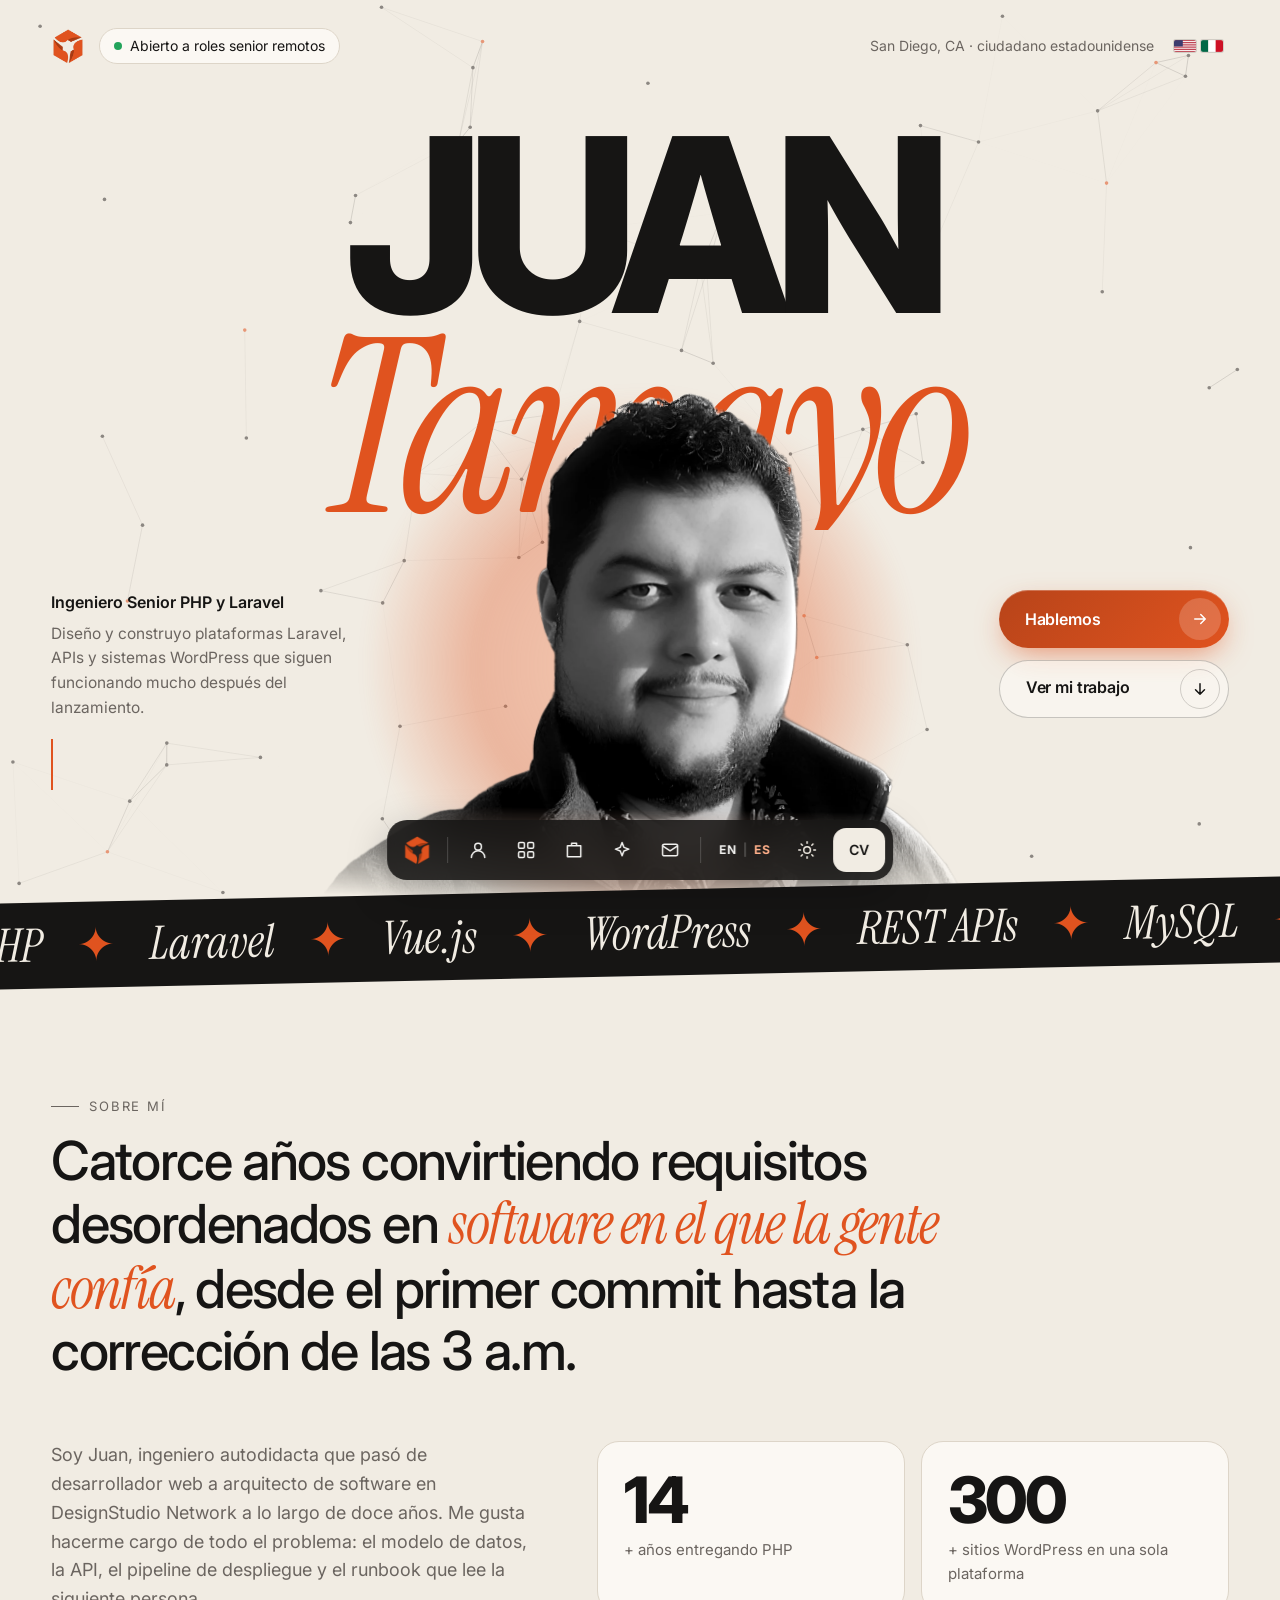
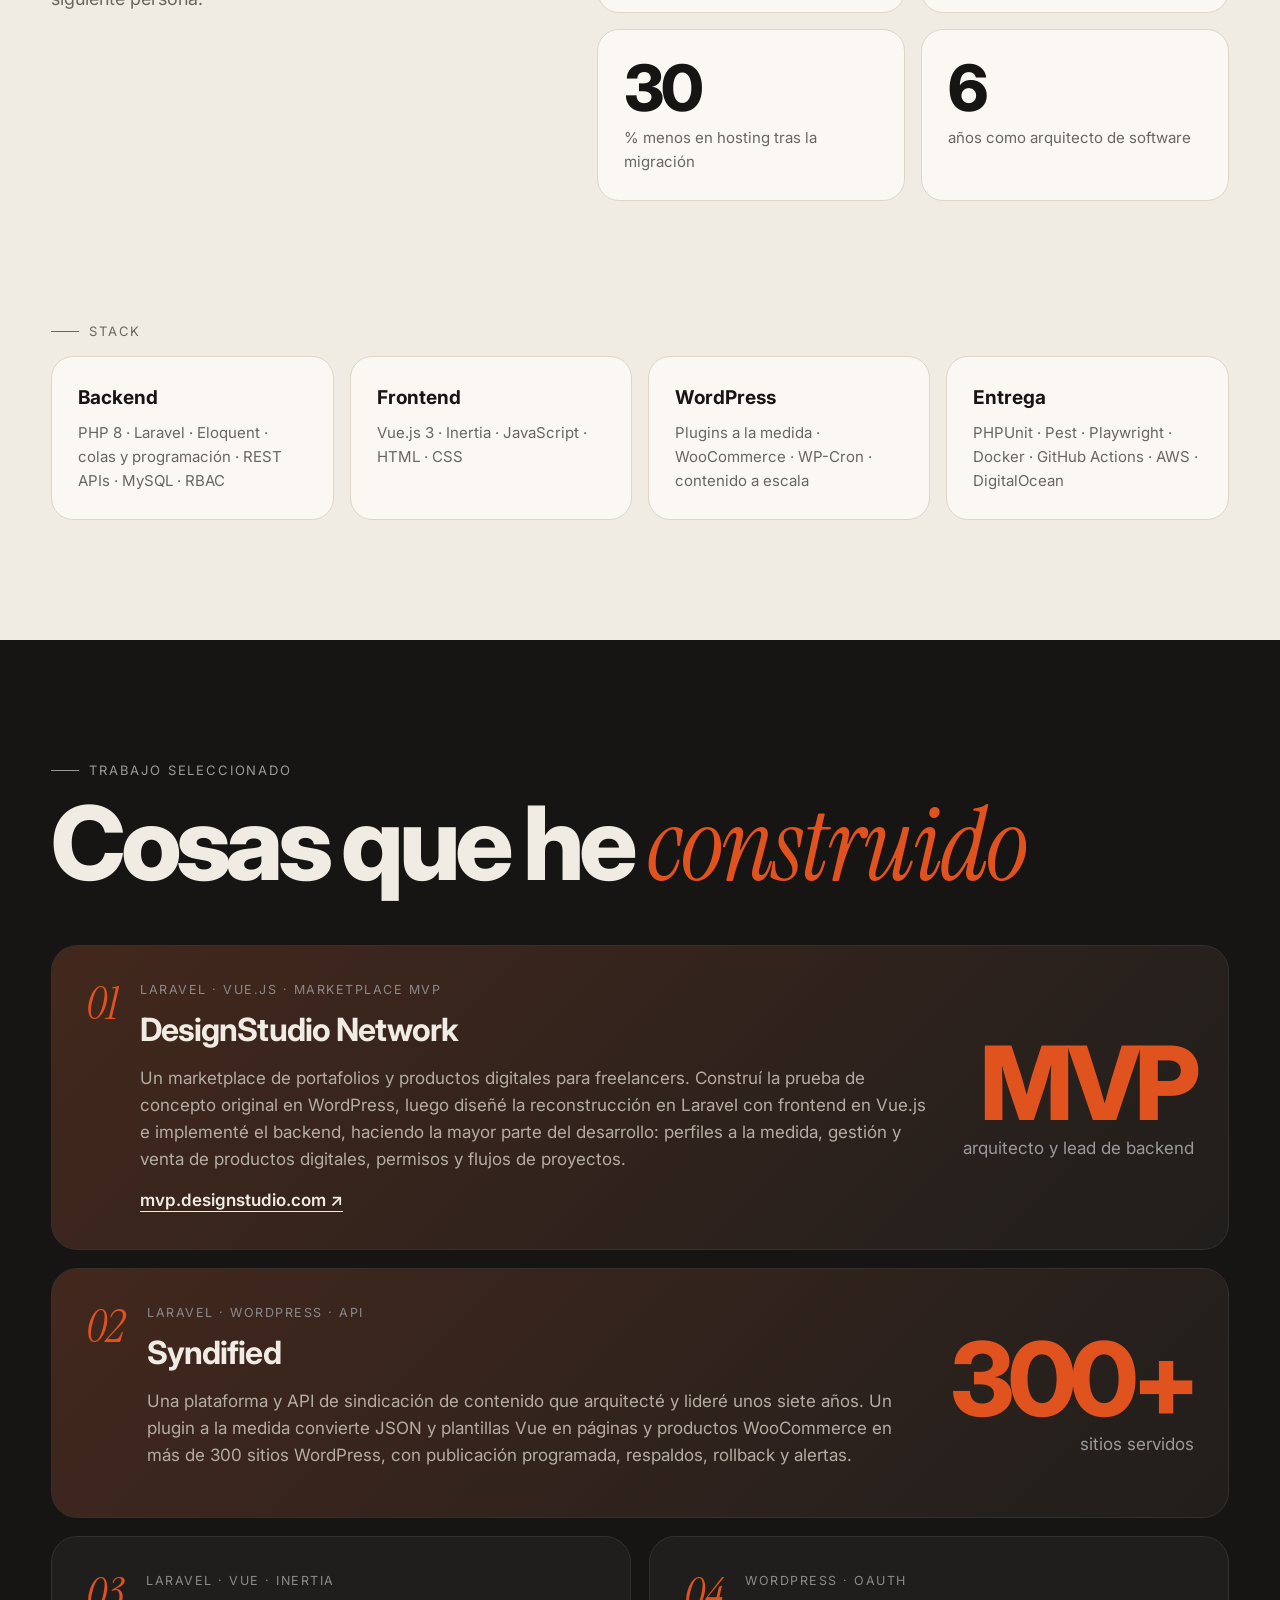
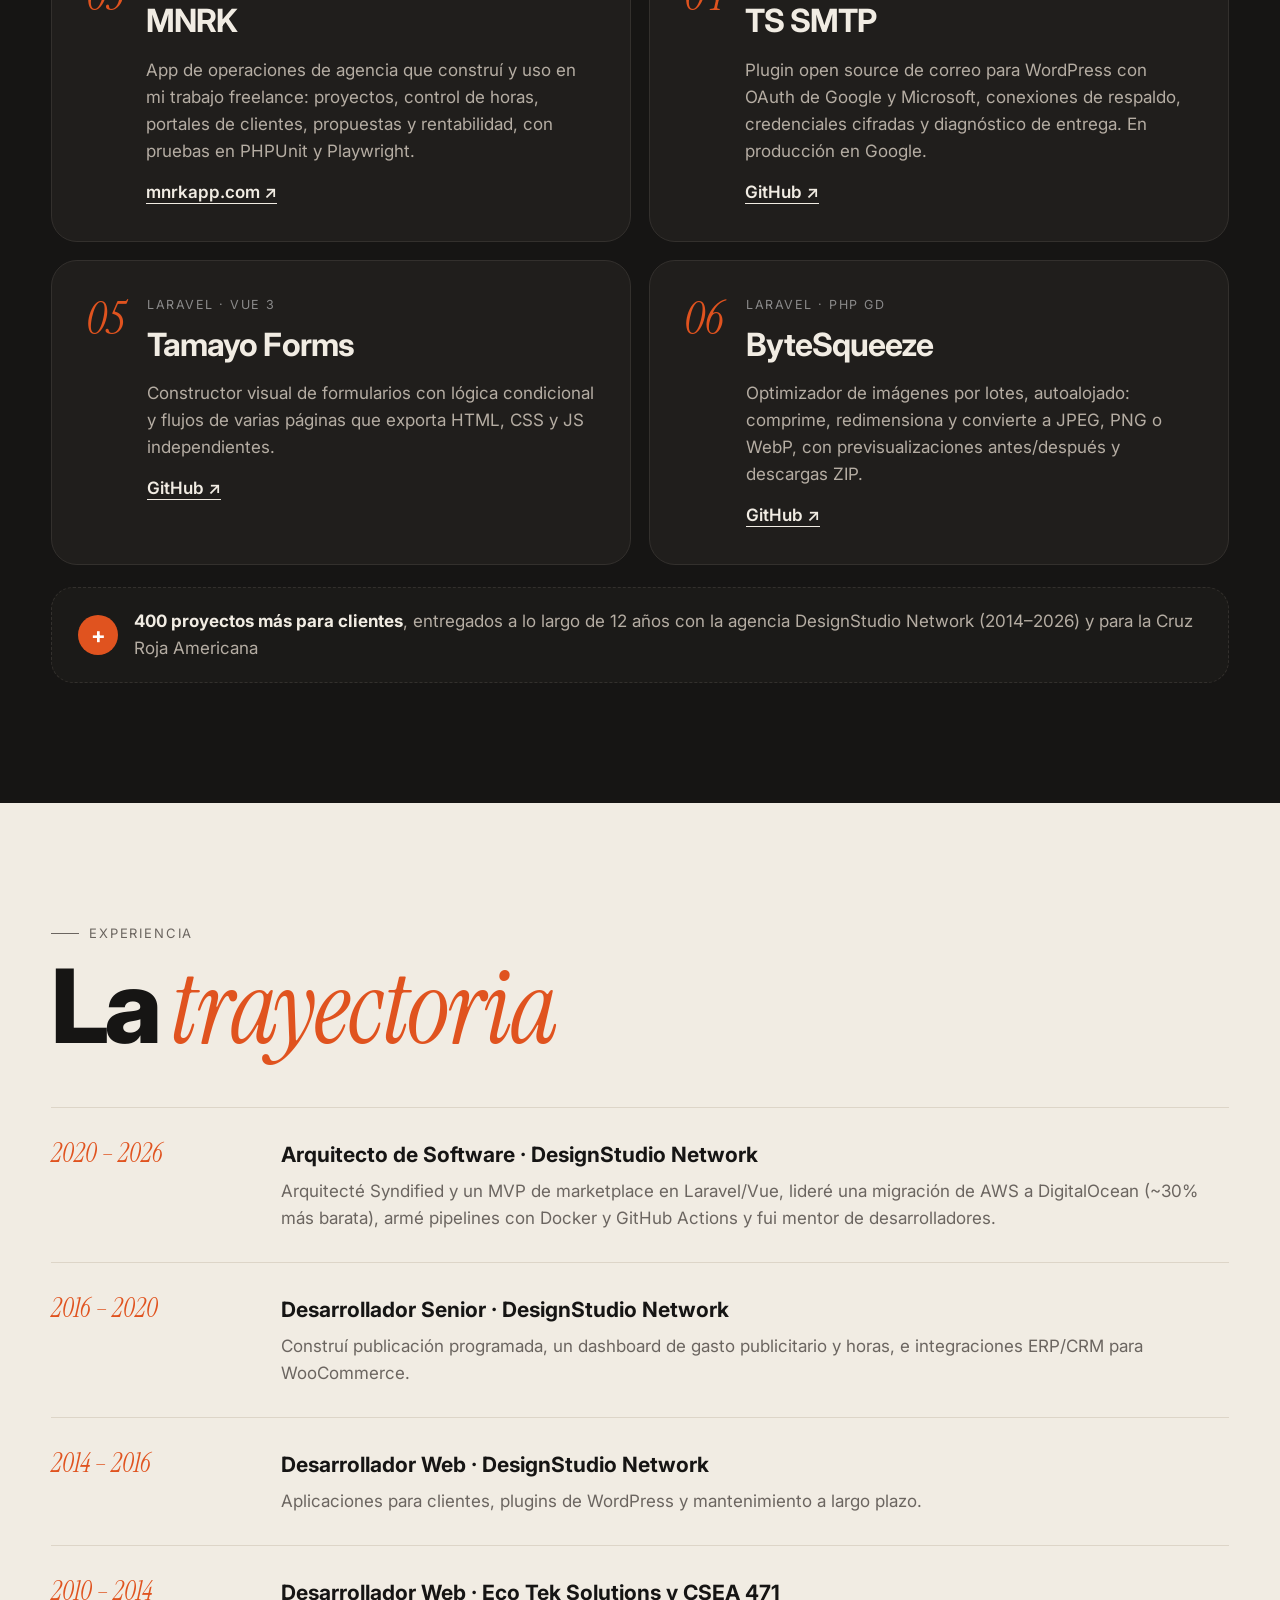
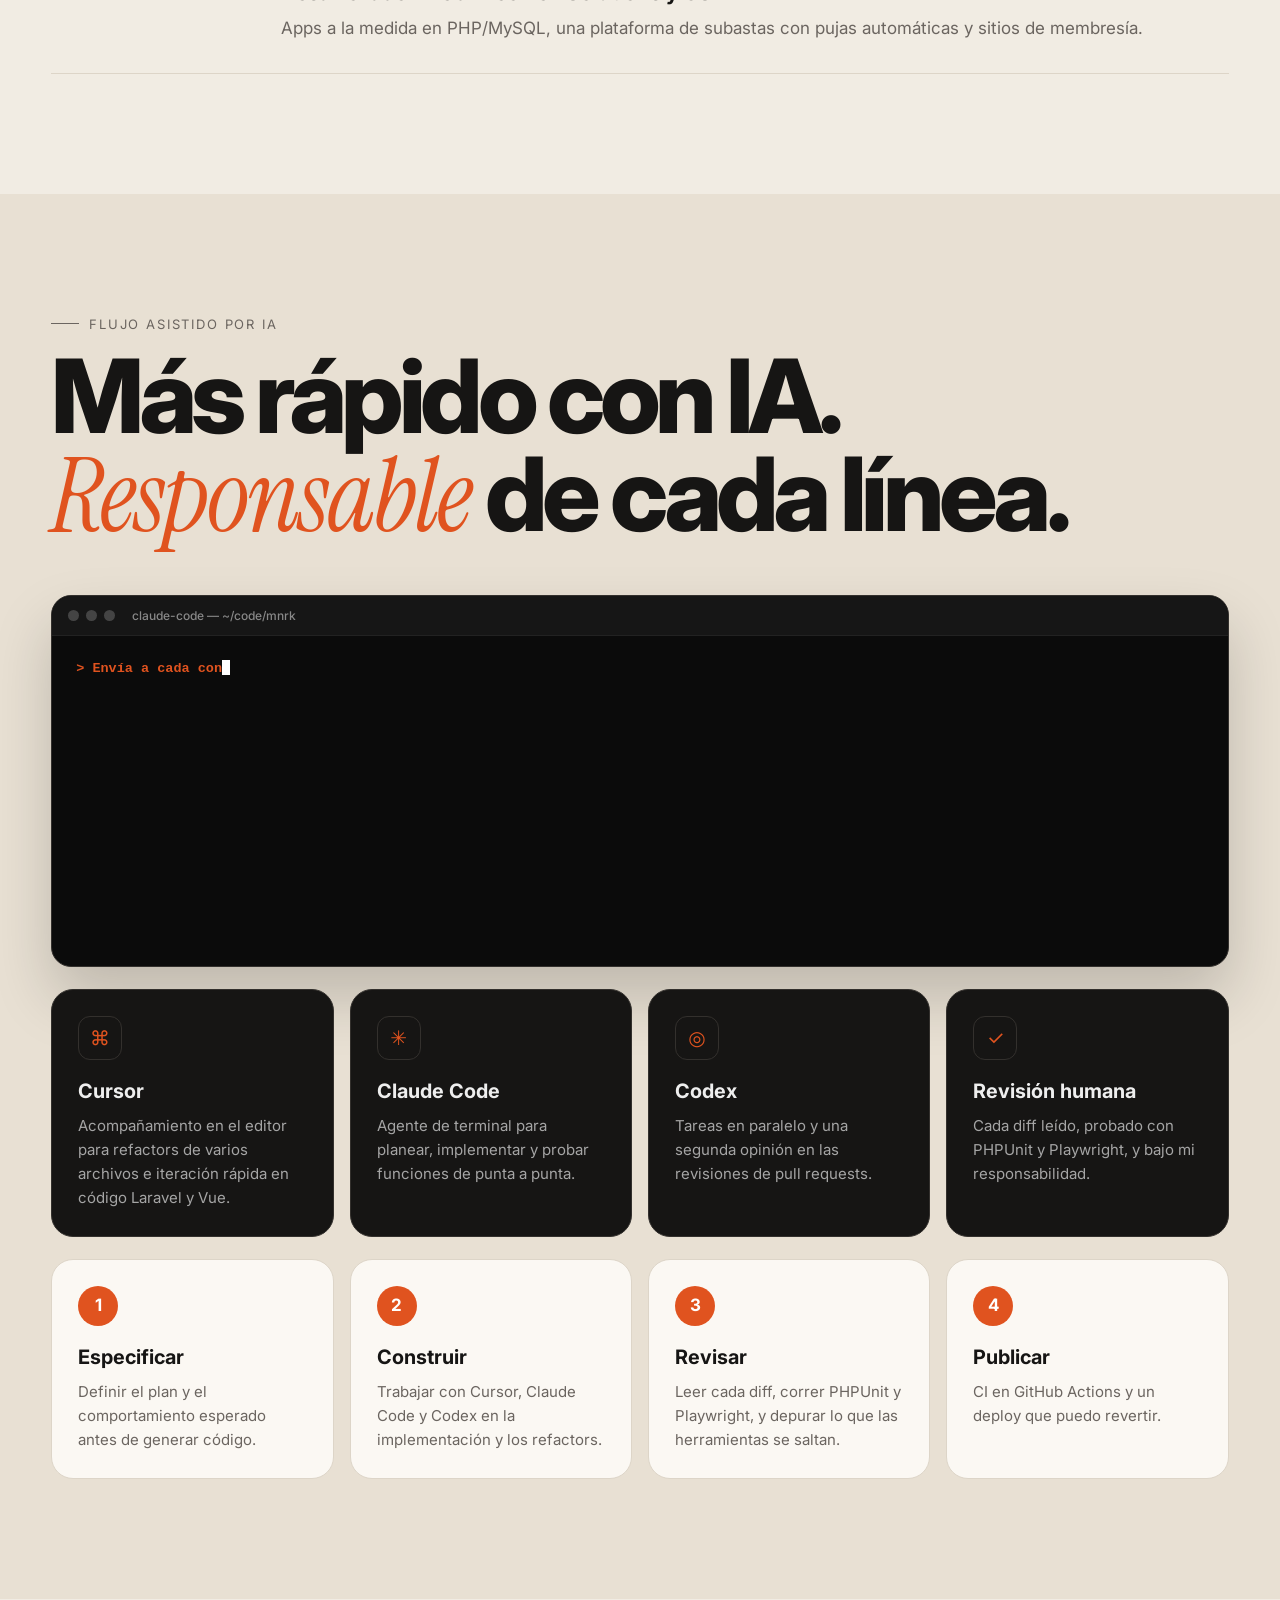
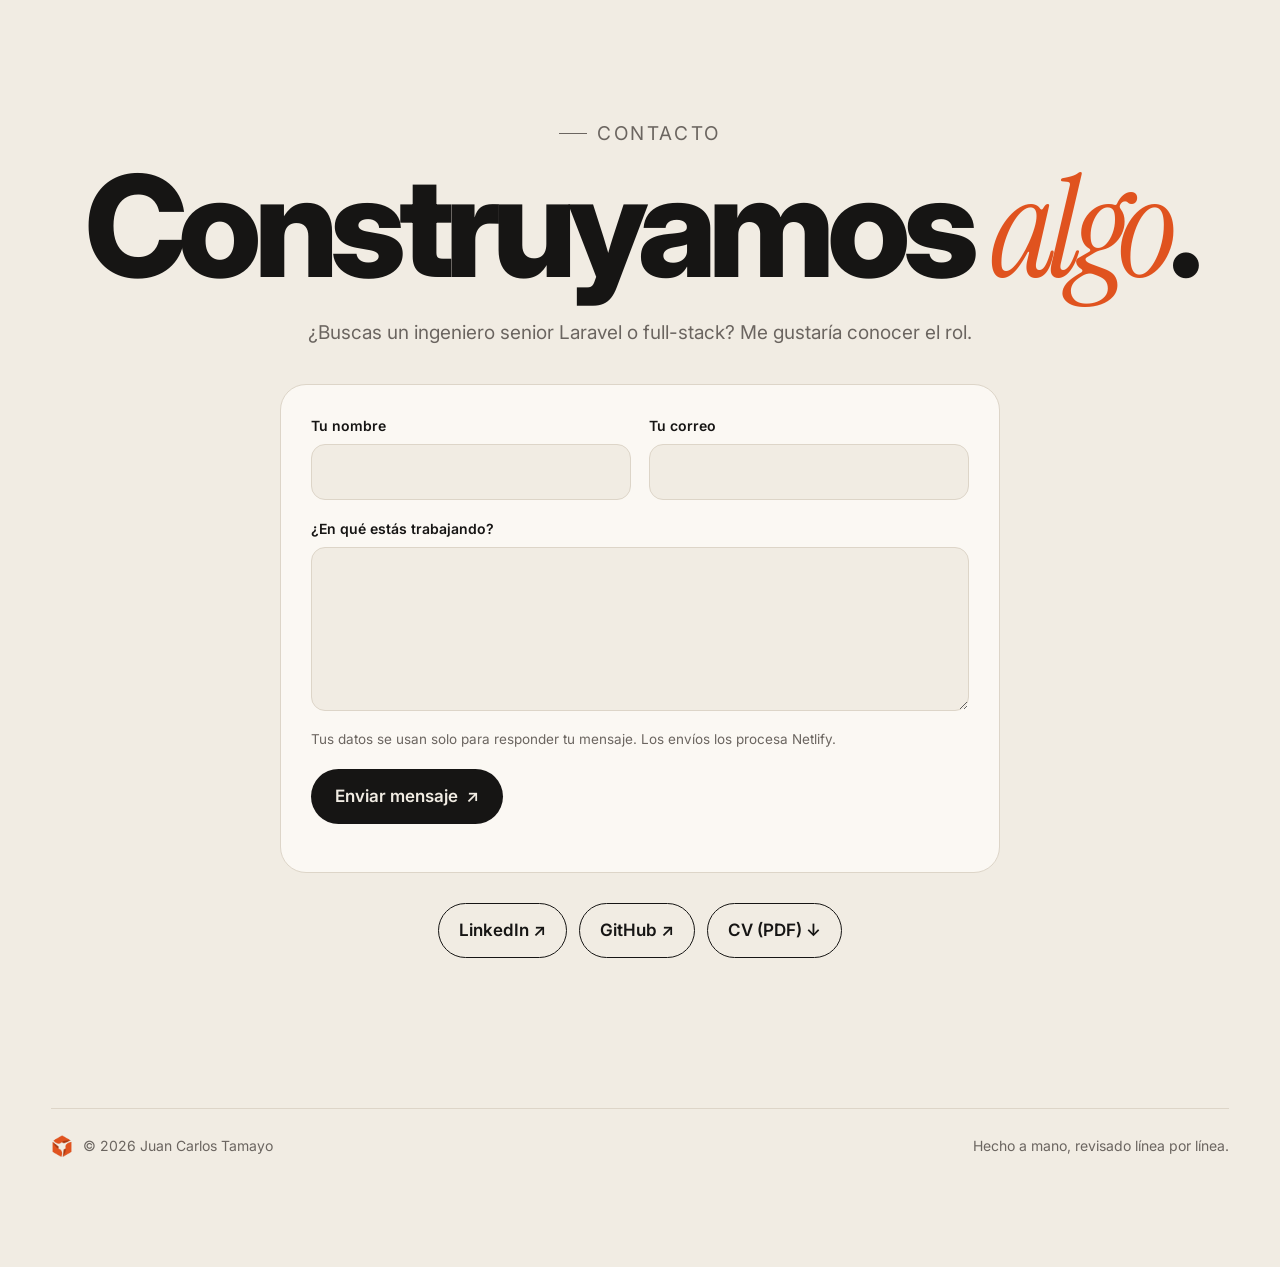
==== commit 59e0d8ab: "Replace identity line with US and Mexican flags Remove the border/citizenship copy from the hero and" ====
--- a/es/index.html
+++ b/es/index.html
@@ -73,6 +73,14 @@
     <a href="#top" class="brand in" aria-label="Juan Tamayo inicio"><img src="../assets/logo-128.png" width="34" height="34" alt=""></a>
     <p class="badge in"><span class="dot"></span> Abierto a roles senior remotos</p>
     <p class="loc in">San Diego, CA · ciudadano estadounidense</p>
+    <button type="button" class="origins in" aria-expanded="false" aria-label="Estadounidense y mexicano" title="Estadounidense y mexicano">
+      <span class="origins-flags" aria-hidden="true">
+        <svg class="flag" viewBox="0 0 60 32" width="22" height="12" focusable="false"><rect width="60" height="32" rx="2" fill="#b22234"/><rect y="2.46" width="60" height="2.46" fill="#fff"/><rect y="7.38" width="60" height="2.46" fill="#fff"/><rect y="12.31" width="60" height="2.46" fill="#fff"/><rect y="17.23" width="60" height="2.46" fill="#fff"/><rect y="22.15" width="60" height="2.46" fill="#fff"/><rect y="27.08" width="60" height="2.46" fill="#fff"/><rect width="24" height="17.23" fill="#3c3b6e"/></svg>
+        <svg class="flag" viewBox="0 0 60 32" width="22" height="12" focusable="false"><rect width="20" height="32" fill="#006847"/><rect x="20" width="20" height="32" fill="#fff"/><rect x="40" width="20" height="32" fill="#ce1126"/><rect width="60" height="32" rx="2" fill="none" stroke="rgba(0,0,0,.12)"/></svg>
+        <span class="flag-emoji">🇺🇸🇲🇽</span>
+      </span>
+      <span class="origins-tip" role="tooltip">Estadounidense y mexicano</span>
+    </button>
   </div>
   <h1 class="hero-title" aria-label="Juan Tamayo">
     <span class="line"><span>Juan</span></span>
@@ -84,7 +92,6 @@
   <div class="hero-side left in">
     <p class="kicker">Ingeniero Senior PHP y Laravel</p>
     <p>Diseño y construyo plataformas Laravel, APIs y sistemas WordPress que siguen funcionando mucho después del lanzamiento.</p>
-    <p class="identity-line">Soy mexicoamericano y ciudadano estadounidense; trabajo en inglés y español, a 20 minutos de la frontera.</p>
     <blockquote class="hero-quote"><p>“Me estaba quemando mientras tú me culpabas por el olor a cenizas.”</p></blockquote>
   </div>
   <div class="hero-side right in">
@@ -106,10 +113,7 @@
   <p class="eyebrow reveal">Sobre mí</p>
   <h2 class="statement reveal">Catorce años convirtiendo requisitos desordenados en <em>software en el que la gente confía</em>, desde el primer commit hasta la corrección de las 3 a.m.</h2>
   <div class="about-grid">
-    <div>
-      <p class="reveal">Soy mexicoamericano y ciudadano estadounidense; trabajo en inglés y español, a 20 minutos de la frontera.</p>
-      <p class="reveal">Soy Juan, ingeniero autodidacta que pasó de desarrollador web a arquitecto de software en DesignStudio Network a lo largo de doce años. Me gusta hacerme cargo de todo el problema: el modelo de datos, la API, el pipeline de despliegue y el runbook que lee la siguiente persona.</p>
-    </div>
+    <p class="reveal">Soy Juan, ingeniero autodidacta que pasó de desarrollador web a arquitecto de software en DesignStudio Network a lo largo de doce años. Me gusta hacerme cargo de todo el problema: el modelo de datos, la API, el pipeline de despliegue y el runbook que lee la siguiente persona.</p>
     <ul class="stats">
       <li class="reveal"><strong data-count="14">14</strong><span>+ años entregando PHP</span></li>
       <li class="reveal"><strong data-count="300">300</strong><span>+ sitios WordPress en una sola plataforma</span></li>
--- a/assets/style.css
+++ b/assets/style.css
@@ -252,8 +252,17 @@
 .dock-lang a:hover,.dock-lang a:focus-visible{background:transparent!important;transform:none!important;color:#ffb08a}
 .dock-lang [aria-current]{color:#ffb08a}
 .dock-lang-sep{opacity:.4;font-weight:400}
-.identity-line{margin-top:12px!important;color:var(--ink)!important;font-weight:500}
-.about-grid>div p{color:var(--mute);font-size:18px;margin:0}
-.about-grid>div p+p{margin-top:16px}
 @media (max-width:520px){.dock-lang{padding:0 6px;font-size:11px;letter-spacing:.04em;gap:4px}}
 @media (max-width:420px){.dock .dock-logo,.dock .sep{display:none}.dock-cta{padding:0 8px;font-size:12px}}
+
+.origins{all:unset;position:relative;display:inline-flex;align-items:center;cursor:help;padding:5px 6px;border-radius:8px;z-index:4}
+.origins:hover,.origins:focus-visible,.origins[aria-expanded=true]{background:color-mix(in srgb,var(--ink) 6%,transparent)}
+.origins:focus-visible{outline:3px solid var(--acc);outline-offset:3px}
+.origins-flags{display:flex;align-items:center;gap:5px}
+.origins .flag{display:block;width:22px;height:12px;border-radius:2px;overflow:hidden;box-shadow:0 0 0 1px color-mix(in srgb,var(--ink) 14%,transparent)}
+.origins .flag-emoji{display:none;font-size:14px;line-height:1;letter-spacing:2px}
+.origins-flags:not(:has(svg)) .flag-emoji{display:inline}
+.origins-tip{position:absolute;top:calc(100% + 10px);right:0;background:#161514;color:#f7f4ee;border:1px solid rgba(255,255,255,.18);font:600 12.5px/1 var(--sans);padding:8px 11px;border-radius:8px;white-space:nowrap;opacity:0;transform:translateY(6px);pointer-events:none;transition:.2s;box-shadow:0 8px 22px rgba(0,0,0,.22);z-index:6}
+[data-mode=dark] .origins-tip{background:#f7f4ee;color:#161514;border-color:rgba(0,0,0,.15)}
+.origins:hover .origins-tip,.origins:focus-visible .origins-tip,.origins[aria-expanded=true] .origins-tip{opacity:1;transform:none}
+@media (max-width:900px){.origins{margin-left:auto}}
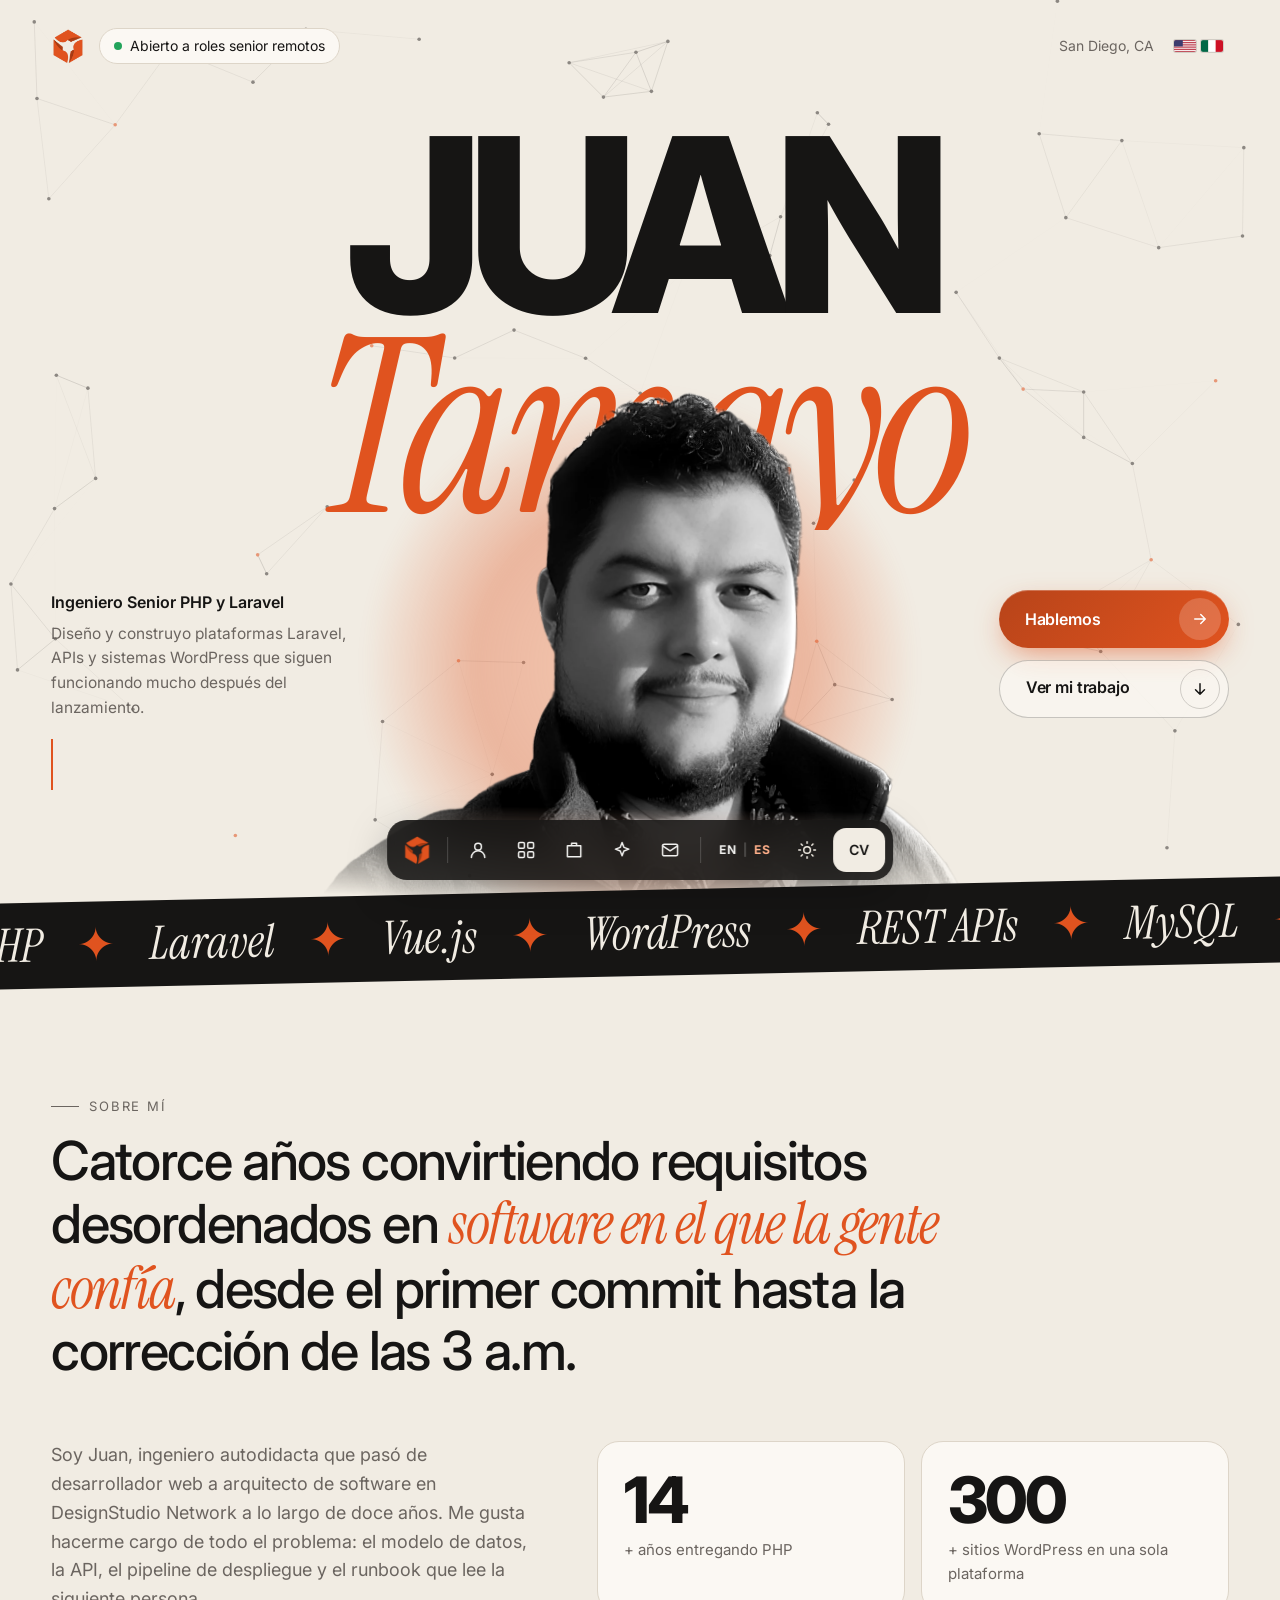
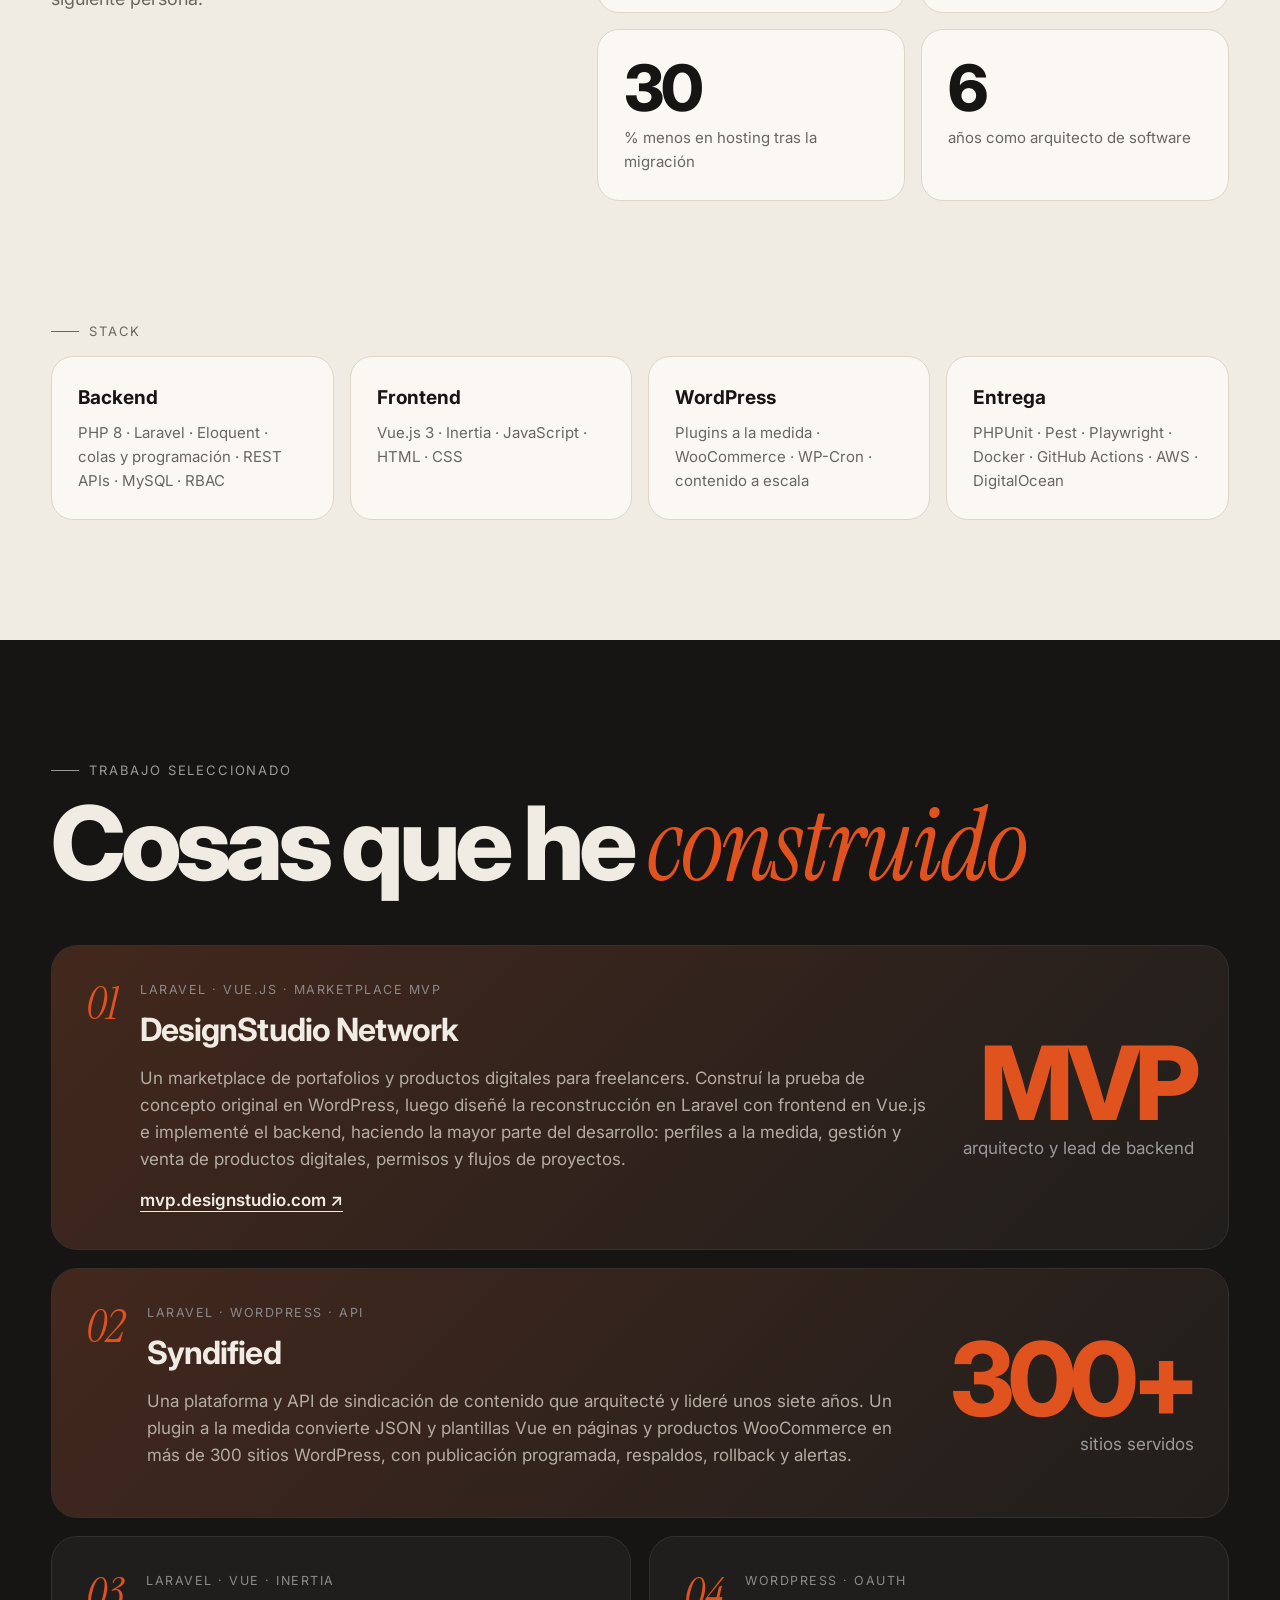
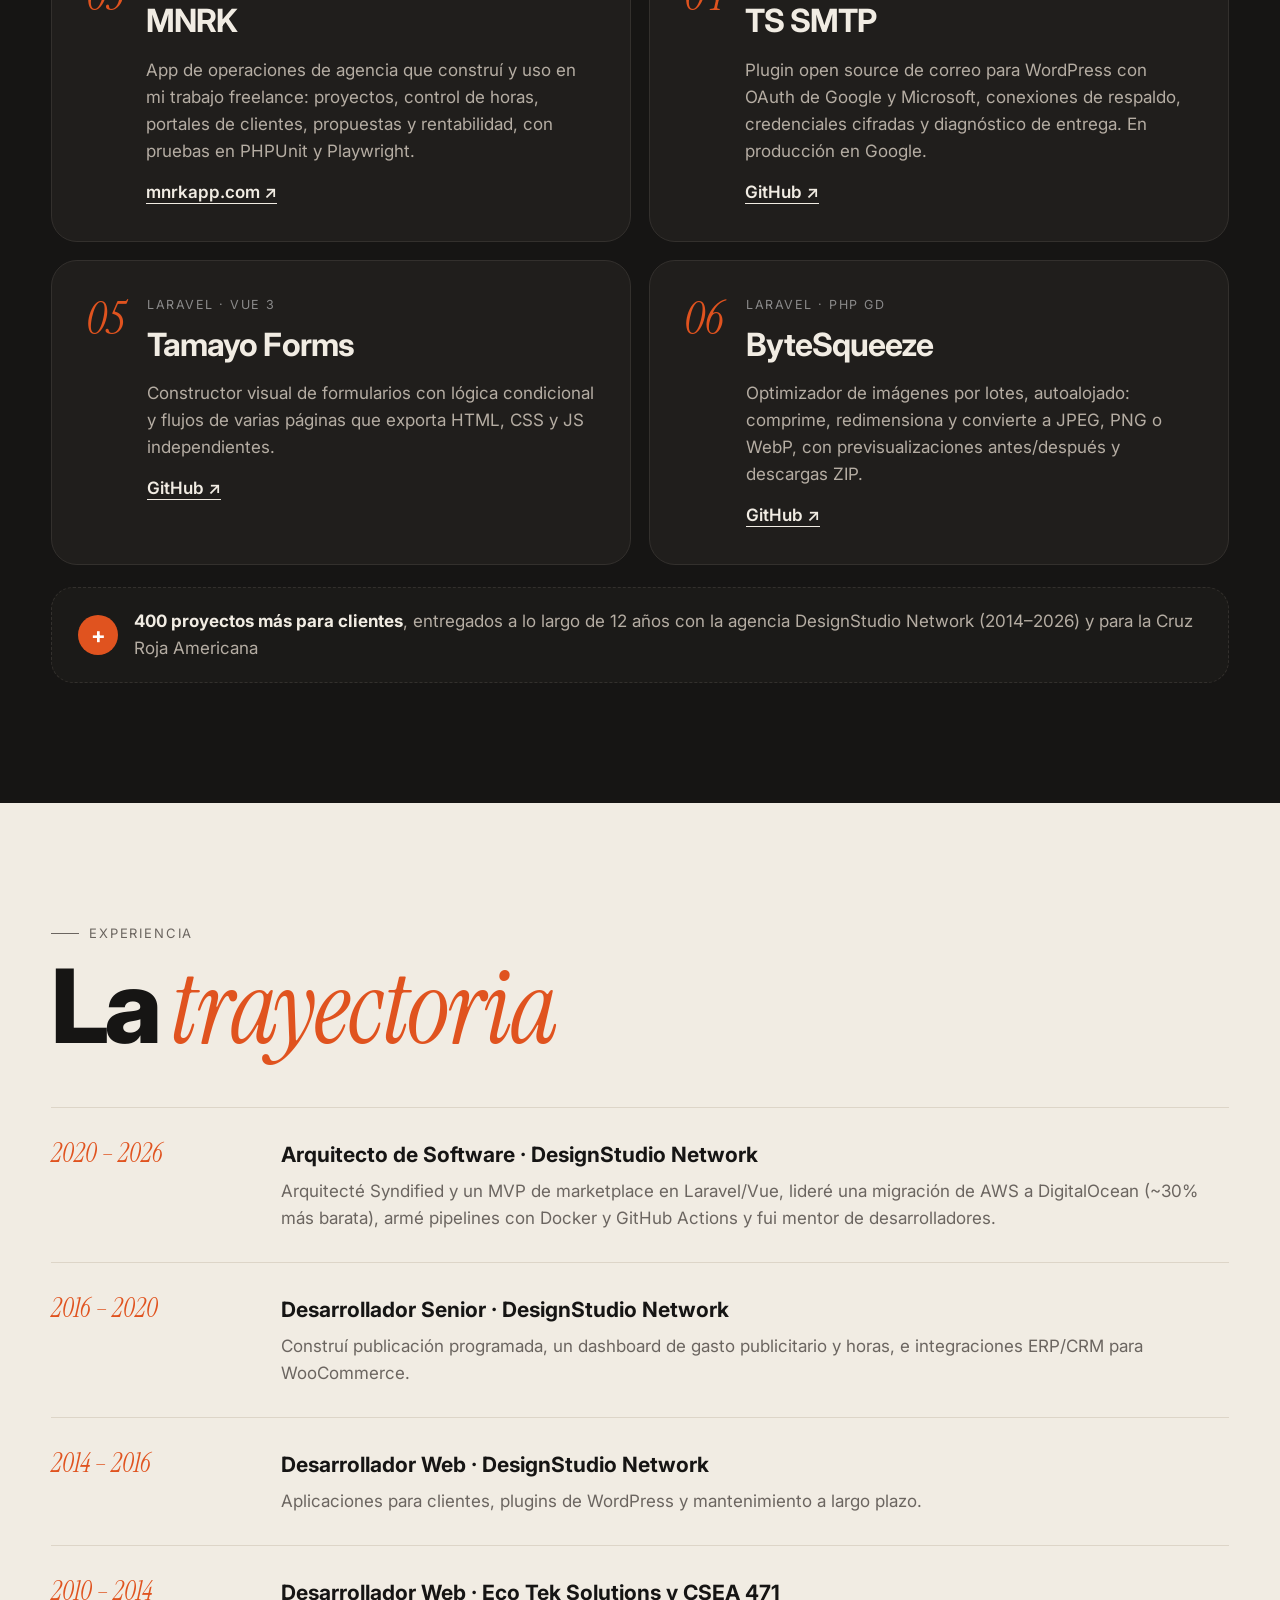
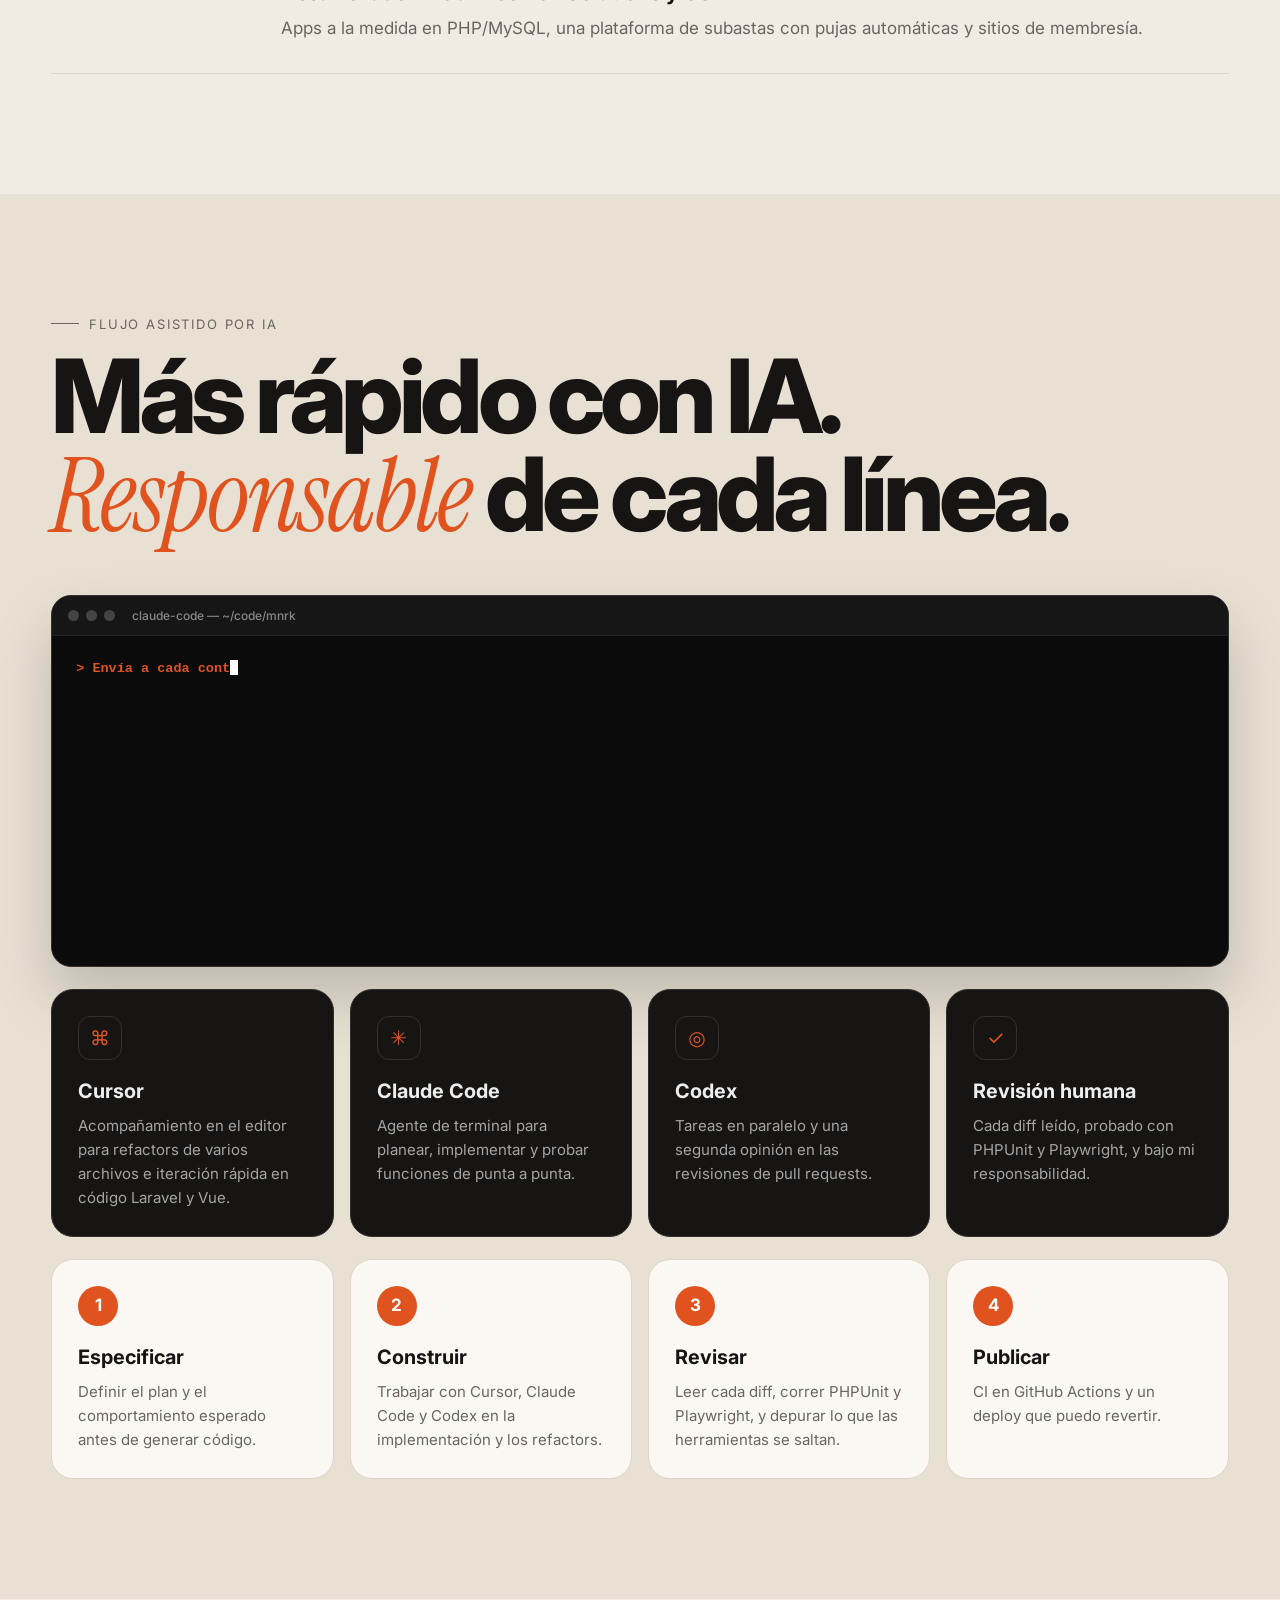
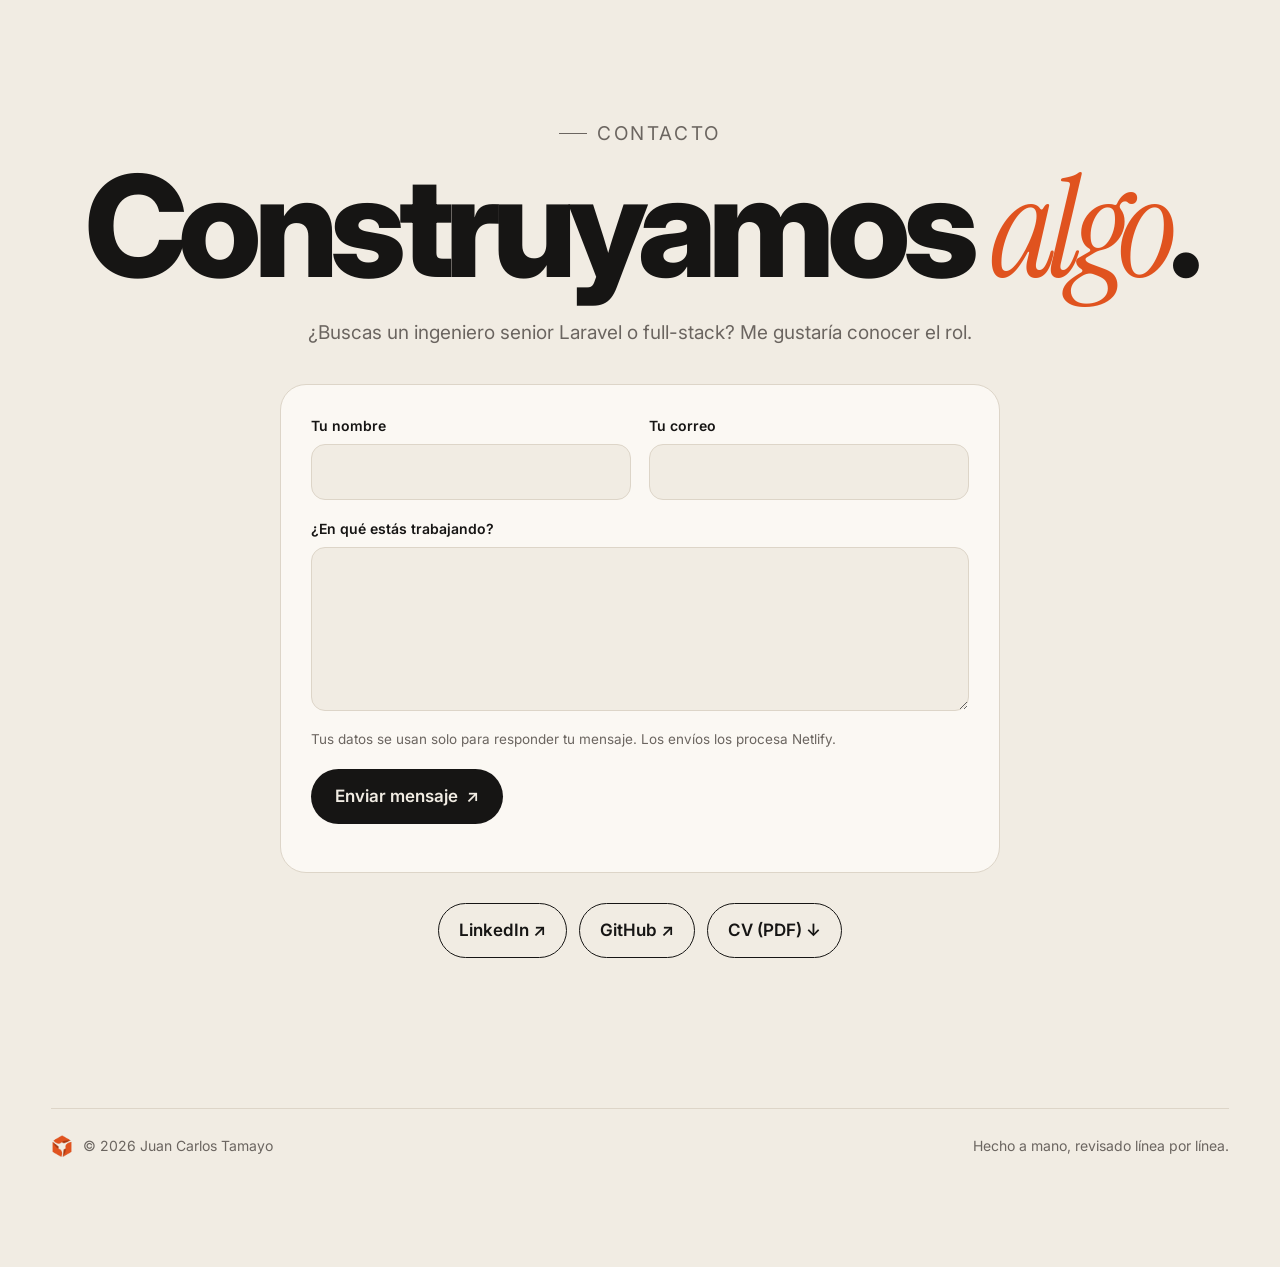
==== commit 1499e678: "Remove visible US citizen copy from the hero top bar Location now reads only "San Diego, CA" on EN a" ====
--- a/es/index.html
+++ b/es/index.html
@@ -72,7 +72,7 @@
   <div class="hero-top">
     <a href="#top" class="brand in" aria-label="Juan Tamayo inicio"><img src="../assets/logo-128.png" width="34" height="34" alt=""></a>
     <p class="badge in"><span class="dot"></span> Abierto a roles senior remotos</p>
-    <p class="loc in">San Diego, CA · ciudadano estadounidense</p>
+    <p class="loc in">San Diego, CA</p>
     <button type="button" class="origins in" aria-expanded="false" aria-label="Estadounidense y mexicano" title="Estadounidense y mexicano">
       <span class="origins-flags" aria-hidden="true">
         <svg class="flag" viewBox="0 0 60 32" width="22" height="12" focusable="false"><rect width="60" height="32" rx="2" fill="#b22234"/><rect y="2.46" width="60" height="2.46" fill="#fff"/><rect y="7.38" width="60" height="2.46" fill="#fff"/><rect y="12.31" width="60" height="2.46" fill="#fff"/><rect y="17.23" width="60" height="2.46" fill="#fff"/><rect y="22.15" width="60" height="2.46" fill="#fff"/><rect y="27.08" width="60" height="2.46" fill="#fff"/><rect width="24" height="17.23" fill="#3c3b6e"/></svg>
--- a/assets/style.css
+++ b/assets/style.css
@@ -246,7 +246,7 @@
 @media (max-width:420px){.cta{gap:8px;padding:0 6px 0 16px}.cta-icon,.cta-ghost .cta-icon{width:38px;height:38px}}
 @media (prefers-reduced-motion:reduce){.cta,.cta *{transition:none!important;animation:none!important}.cta{transform:none!important}}
 
-/* bilingual dock + identity line */
+/* bilingual dock + origin flags */
 .dock-lang{display:flex;align-items:center;gap:6px;height:44px;padding:0 10px;color:#f2f2f0;font:700 12px/1 var(--sans);letter-spacing:.08em;flex-shrink:0}
 .dock-lang a{min-width:auto!important;height:auto!important;padding:4px 0;border-radius:0;display:inline;place-items:unset}
 .dock-lang a:hover,.dock-lang a:focus-visible{background:transparent!important;transform:none!important;color:#ffb08a}
